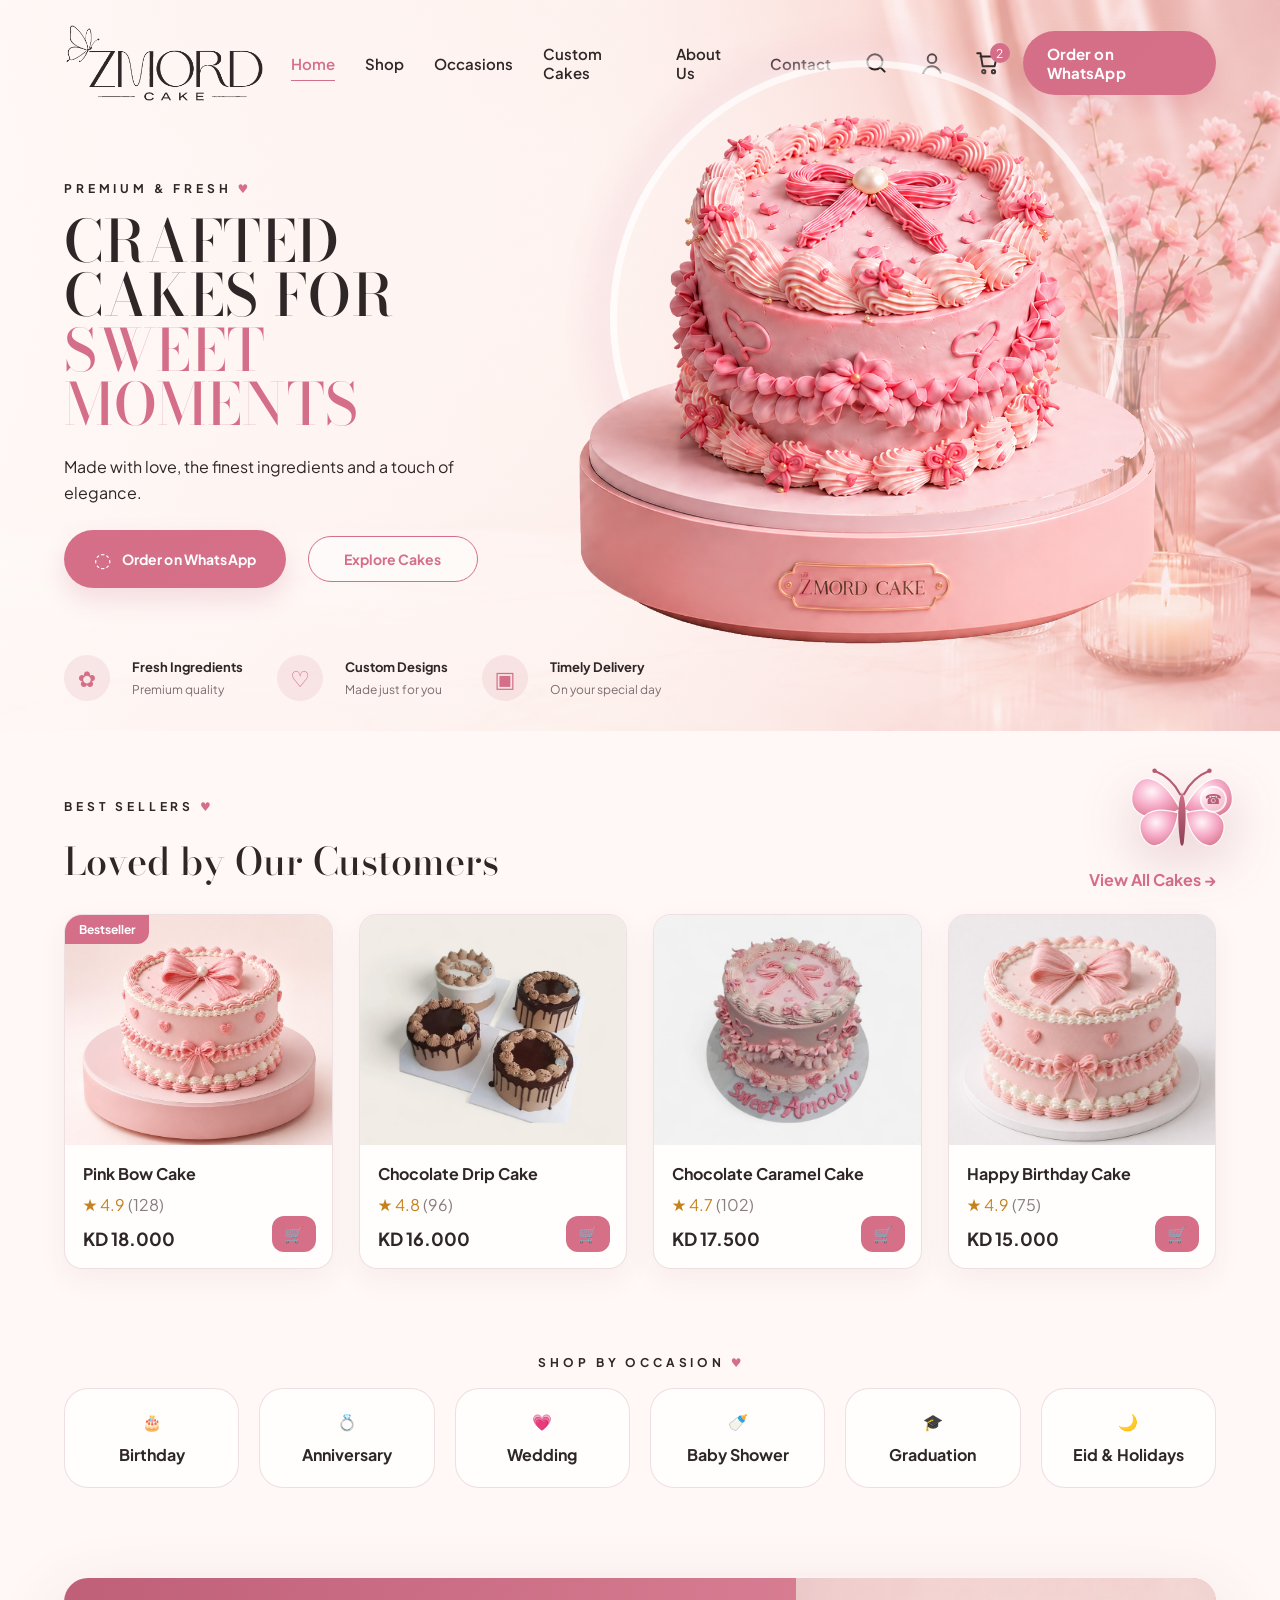
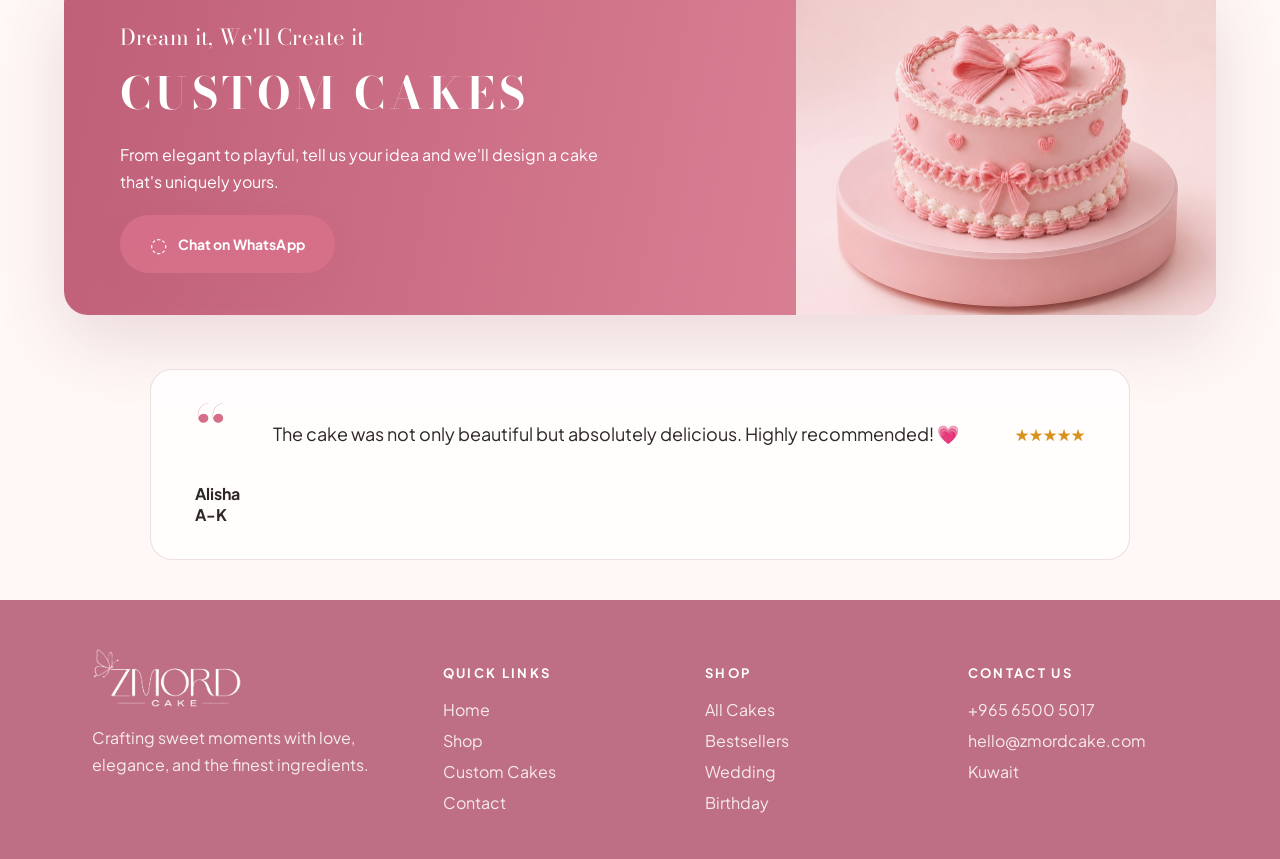
==== index.html @ 90955415 "Update index.html" ====
<!doctype html>
<html lang="en">
<head>
  <meta charset="UTF-8" />
  <meta name="viewport" content="width=device-width, initial-scale=1.0" />
  <meta name="color-scheme" content="light" />
  <meta name="supported-color-schemes" content="light" />
  <meta name="theme-color" content="#fff8f6" />
  <meta name="msapplication-navbutton-color" content="#fff8f6" />
  <meta name="apple-mobile-web-app-status-bar-style" content="default" />
  <meta name="description" content="ZMORD Cake — luxury cake boutique landing page with WhatsApp ordering." />
  <title>ZMORD Cake — Sweet Moments</title>
  <link rel="preconnect" href="https://fonts.googleapis.com">
  <link rel="preconnect" href="https://fonts.gstatic.com" crossorigin>
  <link href="https://fonts.googleapis.com/css2?family=Bodoni+Moda:wght@400;500;600;700&family=Plus+Jakarta+Sans:wght@400;500;600;700&display=swap" rel="stylesheet">
  <script>
    document.documentElement.style.colorScheme = "only light";
    document.documentElement.dataset.theme = "light";
  </script>
  <link rel="stylesheet" href="styles.css" />
</head>
<body>
  <main class="page-shell">
    <section class="hero" id="home">
      <img class="hero-bg" src="assets/hero-bg.png" alt="" aria-hidden="true" />
      <div class="petals-layer" aria-hidden="true"></div>

      <header class="navbar">
        <a class="brand" href="index.html" aria-label="ZMORD Cake home">
          <img src="assets/logo-clean-dark.png" alt="ZMORD Cake" />
        </a>
        <nav class="nav-links" aria-label="Main navigation">
          <a class="active" href="index.html">Home</a>
          <a href="products.html">Shop</a>
          <a href="#occasions">Occasions</a>
          <a href="#custom">Custom Cakes</a>
          <a href="#about">About Us</a>
          <a href="#contact">Contact</a>
        </nav>
        <div class="nav-actions">
          <button class="icon-btn" aria-label="Search">
            <svg viewBox="0 0 24 24"><circle cx="11" cy="11" r="7"></circle><path d="m20 20-4.5-4.5"></path></svg>
          </button>
          <button class="icon-btn hide-sm" aria-label="Account">
            <svg viewBox="0 0 24 24"><circle cx="12" cy="8" r="4"></circle><path d="M4 21c1.8-4 4.5-6 8-6s6.2 2 8 6"></path></svg>
          </button>
          <button class="icon-btn cart" aria-label="Cart">
            <span>2</span>
            <svg viewBox="0 0 24 24"><path d="M6 6h15l-2 9H8L6 3H3"></path><circle cx="9" cy="20" r="1.5"></circle><circle cx="18" cy="20" r="1.5"></circle></svg>
          </button>
          <a class="whatsapp-nav" href="https://wa.me/96565005017" target="_blank" rel="noopener">Order on WhatsApp</a>
        </div>
        <button class="menu-btn" aria-label="Open menu">☰</button>
      </header>

      <div class="hero-content">
        <div class="hero-copy">
          <p class="eyebrow">PREMIUM &amp; FRESH <span>♥</span></p>
          <h1>Crafted Cakes for <span>Sweet Moments</span></h1>
          <p class="subtext">Made with love, the finest ingredients and a touch of elegance.</p>
          <div class="hero-buttons">
            <a class="btn primary" href="https://wa.me/96565005017" target="_blank" rel="noopener">Order on WhatsApp</a>
            <a class="btn ghost" href="#shop-preview">Explore Cakes</a>
          </div>
        </div>

        <div class="hero-stage" aria-hidden="true">
          <div class="light-ring"></div>
          <img class="cake-img" src="assets/hero-cake.png" alt="Pink luxury cake on pedestal" />
        </div>
      </div>

      <div class="trust-row">
        <article><span>✿</span><strong>Fresh Ingredients</strong><small>Premium quality</small></article>
        <article><span>♡</span><strong>Custom Designs</strong><small>Made just for you</small></article>
        <article><span>▣</span><strong>Timely Delivery</strong><small>On your special day</small></article>
      </div>
    </section>

    <section class="section products" id="shop-preview">
      <div class="section-head">
        <div>
          <p class="eyebrow">BEST SELLERS <span>♥</span></p>
          <h2>Loved by Our Customers</h2>
        </div>
        <a class="text-link" href="products.html">View All Cakes →</a>
      </div>

      <div class="product-grid">
        <article class="product-card bestseller">
          <img src="assets/product-base.jpg" alt="Pink Bow Cake">
          <div class="product-info"><h3>Pink Bow Cake</h3><p>★ 4.9 <span>(128)</span></p><strong>KD 18.000</strong><button>🛒</button></div>
        </article>
        <article class="product-card">
          <img src="assets/product-chocolate.jpg" alt="Chocolate drip cake">
          <div class="product-info"><h3>Chocolate Drip Cake</h3><p>★ 4.8 <span>(96)</span></p><strong>KD 16.000</strong><button>🛒</button></div>
        </article>
        <article class="product-card">
          <img src="assets/product-chocolate-set.jpg" alt="Chocolate caramel cake">
          <div class="product-info"><h3>Chocolate Caramel Cake</h3><p>★ 4.7 <span>(102)</span></p><strong>KD 17.500</strong><button>🛒</button></div>
        </article>
        <article class="product-card">
          <img src="assets/product-bow.jpg" alt="Happy birthday cake">
          <div class="product-info"><h3>Happy Birthday Cake</h3><p>★ 4.9 <span>(75)</span></p><strong>KD 15.000</strong><button>🛒</button></div>
        </article>
      </div>
    </section>

    <section class="section occasion-section" id="occasions">
      <p class="eyebrow center">SHOP BY OCCASION <span>♥</span></p>
      <div class="occasion-grid">
        <a href="products.html#birthday">🎂<span>Birthday</span></a>
        <a href="products.html#anniversary">💍<span>Anniversary</span></a>
        <a href="products.html#wedding">💗<span>Wedding</span></a>
        <a href="products.html#baby">🍼<span>Baby Shower</span></a>
        <a href="products.html#graduation">🎓<span>Graduation</span></a>
        <a href="products.html#eid">🌙<span>Eid &amp; Holidays</span></a>
      </div>
    </section>

    <section class="custom-banner" id="custom">
      <div>
        <p>Dream it, We'll Create it</p>
        <h2>Custom Cakes</h2>
        <span>From elegant to playful, tell us your idea and we'll design a cake that's uniquely yours.</span>
        <a class="btn primary" href="https://wa.me/96565005017" target="_blank" rel="noopener">Chat on WhatsApp</a>
      </div>
      <img src="assets/product-base.jpg" alt="Custom rose cake" />
    </section>

    <section class="section testimonial" id="about">
      <div class="quote">“</div>
      <p>The cake was not only beautiful but absolutely delicious. Highly recommended! 💗</p>
      <div class="rating">★★★★★</div>
      <strong>Alisha A-K</strong>
    </section>

    <footer class="footer" id="contact">
      <div class="footer-logo"><img src="assets/logo-clean-white.png" alt="ZMORD Cake"><p>Crafting sweet moments with love, elegance, and the finest ingredients.</p></div>
      <div><h4>Quick Links</h4><a href="index.html">Home</a><a href="products.html">Shop</a><a href="#custom">Custom Cakes</a><a href="#contact">Contact</a></div>
      <div><h4>Shop</h4><a href="products.html">All Cakes</a><a href="products.html#bestsellers">Bestsellers</a><a href="products.html#wedding">Wedding</a><a href="products.html#birthday">Birthday</a></div>
      <div><h4>Contact Us</h4><a href="tel:+96565005017">+965 6500 5017</a><a href="mailto:hello@zmordcake.com">hello@zmordcake.com</a><a href="#contact">Kuwait</a></div>
    </footer>
  </main>

  <a class="floating-butterfly-whatsapp" href="https://wa.me/96565005017" target="_blank" rel="noopener" aria-label="Order on WhatsApp" data-butterfly-link>
    <svg class="butterfly-svg" viewBox="0 0 120 100" aria-hidden="true">
      <defs>
        <radialGradient id="wingGradient" cx="42%" cy="34%" r="78%">
          <stop offset="0%" stop-color="#fff5f8" />
          <stop offset="46%" stop-color="#f7aeca" />
          <stop offset="100%" stop-color="#d56f89" />
        </radialGradient>
        <linearGradient id="bodyGradient" x1="0" x2="0" y1="0" y2="1">
          <stop offset="0%" stop-color="#cf7088" />
          <stop offset="100%" stop-color="#8e3f56" />
        </linearGradient>
      </defs>
      <g>
        <path d="M58 34 C51 20, 42 14, 32 10" fill="none" stroke="#b65a73" stroke-width="2.2" stroke-linecap="round" />
        <path d="M62 34 C69 20, 78 14, 88 10" fill="none" stroke="#b65a73" stroke-width="2.2" stroke-linecap="round" />
        <circle cx="32" cy="10" r="2.3" fill="#b65a73" />
        <circle cx="88" cy="10" r="2.3" fill="#b65a73" />
        <g>
          <path d="M58 49 C38 11, 14 10, 9 34 C5 56, 31 66, 58 49Z" fill="url(#wingGradient)" stroke="rgba(255,255,255,.92)" stroke-width="1.2" />
          <path d="M56 53 C26 44, 10 59, 20 78 C31 97, 52 82, 56 53Z" fill="url(#wingGradient)" stroke="rgba(255,255,255,.92)" stroke-width="1.2" />
        </g>
        <g>
          <path d="M62 49 C82 11, 106 10, 111 34 C115 56, 89 66, 62 49Z" fill="url(#wingGradient)" stroke="rgba(255,255,255,.92)" stroke-width="1.2" />
          <path d="M64 53 C94 44, 110 59, 100 78 C89 97, 68 82, 64 53Z" fill="url(#wingGradient)" stroke="rgba(255,255,255,.92)" stroke-width="1.2" />
          <circle cx="92" cy="39" r="12.8" fill="rgba(255,255,255,.42)" stroke="rgba(255,255,255,.78)" stroke-width="2" />
          <text x="92" y="44" text-anchor="middle" font-size="14" fill="#b85f76" font-weight="700">☎</text>
        </g>
        <path d="M60 32 C56 41, 55 55, 58 82 C58.5 88, 61.5 88, 62 82 C65 55, 64 41, 60 32Z" fill="url(#bodyGradient)" />
      </g>
    </svg>
  </a>
  <script src="script.js"></script>
</body>
</html>
---- styles.css ----
:root{
  color-scheme: only light;
--rose:#d56f89;
  --rose-dark:#9f4863;
  --rose-soft:#f5d9df;
  --cream:#fff8f6;
  --ivory:#fffdfb;
  --text:#2f2727;
  --muted:#7d6c6f;
  --line:rgba(154,82,101,.18);
  --shadow:0 24px 70px rgba(132,58,78,.16);
}
*{box-sizing:border-box}
html{scroll-behavior:smooth;color-scheme:only light;background:#fff8f6!important}
body{
  margin:0;
  background:var(--cream);
  font-family:"Plus Jakarta Sans",system-ui,-apple-system,Segoe UI,sans-serif;
  color:var(--text);
  color-scheme:light;
  -webkit-text-size-adjust:100%;
}
a{text-decoration:none;color:inherit}
button{font:inherit}
img{max-width:100%;display:block}
.page-shell{width:100%;max-width:none;margin:0;background:var(--cream);min-height:100vh;overflow:hidden;box-shadow:none}
.hero{position:relative;min-height:760px;overflow:hidden;padding:28px clamp(32px,5vw,92px) 42px;background:linear-gradient(90deg,#fff9f7 0%,#fff6f4 48%,#f7cdd3 100%)}
.hero-bg{position:absolute;inset:0;width:100%;height:100%;object-fit:cover;object-position:center;opacity:.86;z-index:0}
.hero::after{content:"";position:absolute;inset:0;background:linear-gradient(90deg,rgba(255,250,248,.93),rgba(255,248,246,.66) 46%,rgba(246,204,211,.30));z-index:1}
.navbar,.hero-content,.trust-row{position:relative;z-index:4}
.navbar{height:96px;display:flex;align-items:center;gap:34px}
.brand{width:240px;display:block;position:relative;z-index:5}
.brand img{width:100%;height:auto;background:transparent}
.nav-links{display:flex;align-items:center;gap:34px;margin-inline:auto;font-weight:600;color:#342d2d}
.nav-links a{position:relative;padding:12px 0}
.nav-links a.active,.nav-links a:hover{color:var(--rose)}
.nav-links a.active::after{content:"";position:absolute;left:0;right:0;bottom:4px;height:1px;background:var(--rose)}
.nav-actions{display:flex;align-items:center;gap:22px}
.icon-btn{width:40px;height:40px;border:0;background:transparent;position:relative;display:grid;place-items:center;cursor:pointer}
.icon-btn svg{width:30px;height:30px;fill:none;stroke:#282322;stroke-width:1.8;stroke-linecap:round;stroke-linejoin:round}
.cart span{position:absolute;right:-3px;top:0;width:20px;height:20px;background:var(--rose);color:white;border-radius:50%;font-size:12px;display:grid;place-items:center}
.whatsapp-nav,.btn.primary{background:linear-gradient(135deg,var(--rose),#d66f88);color:white;border:0;border-radius:999px;padding:16px 30px;font-weight:700;letter-spacing:.01em;box-shadow:0 12px 25px rgba(201,95,123,.18)}
.menu-btn{display:none;border:0;background:transparent;font-size:26px;color:var(--text)}
.hero-content{display:grid;grid-template-columns:minmax(420px,40%) 1fr;align-items:center;min-height:500px;gap:20px}
.hero-copy{padding-top:28px;position:relative;z-index:4;max-width:620px}
.eyebrow{font-size:14px;letter-spacing:.32em;font-weight:700;color:#2b2526;margin:0 0 24px;text-transform:uppercase}
.eyebrow span{color:var(--rose);letter-spacing:0}
.hero h1{font-family:"Bodoni Moda",Georgia,serif;font-size:clamp(54px,5.2vw,88px);line-height:.92;font-weight:500;text-transform:uppercase;letter-spacing:.01em;margin:0;color:#302829;max-width:610px}
.hero h1 span{display:block;color:var(--rose)}
.subtext{font-size:18px;line-height:1.65;color:#44393b;max-width:490px;margin:26px 0 28px}
.hero-buttons{display:flex;gap:22px;align-items:center;flex-wrap:wrap}
.btn{display:inline-flex;align-items:center;justify-content:center;gap:10px;border-radius:999px;padding:16px 32px;font-weight:700;min-width:190px}
.btn.primary::before{content:"◌";font-size:20px}
.btn.ghost{border:1px solid var(--rose);color:var(--rose);background:rgba(255,255,255,.5)}
.btn.small{padding:13px 24px;min-width:0;font-size:14px}
.hero-stage{position:relative;min-height:520px;display:grid;place-items:center;z-index:4}
.cake-img{position:relative;width:min(760px,92%);filter:drop-shadow(0 32px 36px rgba(141,57,80,.22));z-index:2;animation:floatCake 6s ease-in-out infinite}
.light-ring{position:absolute;width:min(600px,60vw);aspect-ratio:1;border:9px solid rgba(255,255,255,.86);border-radius:50%;box-shadow:0 0 30px rgba(255,255,255,.9),0 0 45px rgba(215,111,137,.45);transform:translateY(-12%);opacity:.82}
.trust-row{display:flex;gap:42px;margin-top:4px}
.trust-row article{display:grid;grid-template-columns:54px auto;column-gap:14px;align-items:center}
.trust-row span{grid-row:1/3;width:54px;height:54px;border-radius:50%;display:grid;place-items:center;background:rgba(201,95,123,.11);color:var(--rose);font-size:26px}
.trust-row strong{font-size:14px}
.trust-row small{color:var(--muted)}
.petals-layer{position:absolute;left:0;right:0;top:116px;bottom:0;z-index:2;pointer-events:none;overflow:hidden}
.petal{position:absolute;top:-90px;background-size:contain;background-repeat:no-repeat;background-position:center;opacity:.72;filter:drop-shadow(0 8px 10px rgba(177,79,99,.08));animation:petalFall linear infinite}
.petal.blur{filter:blur(1px);opacity:.42}
.petal.front{opacity:.45;filter:blur(.7px)}
.section{padding:68px clamp(32px,5vw,92px)}
.section-head{display:flex;justify-content:space-between;align-items:end;margin-bottom:24px;gap:20px}
.section h2{font-family:"Bodoni Moda",Georgia,serif;font-size:38px;margin:0;color:#3c3032;font-weight:500}
.text-link{font-weight:700;color:var(--rose)}
.product-grid{display:grid;grid-template-columns:repeat(4,minmax(0,1fr));gap:26px}
.all-grid{grid-template-columns:repeat(4,1fr)}
.product-card{position:relative;background:rgba(255,255,255,.78);border:1px solid var(--line);border-radius:18px;overflow:hidden;box-shadow:0 10px 30px rgba(116,52,68,.06);transition:.35s}
.product-card:hover{transform:translateY(-6px);box-shadow:var(--shadow)}
.product-card.bestseller::before{content:"Bestseller";position:absolute;top:0;left:0;background:var(--rose);color:white;padding:7px 14px;border-radius:0 0 12px 0;font-size:12px;font-weight:700;z-index:2}
.product-card img{width:100%;height:230px;object-fit:cover;background:#fff}
.product-info{position:relative;padding:18px}
.product-info h3{margin:0 0 10px;font-size:16px}
.product-info p{margin:0 0 12px;color:#c5821c}
.product-info p span{color:#8b7d7f}
.product-info strong{font-size:18px}
.product-info button{position:absolute;right:16px;bottom:16px;width:44px;height:36px;border:0;border-radius:12px;background:var(--rose);color:white;cursor:pointer}
.center{text-align:center}
.occasion-section{padding-top:18px}
.occasion-grid{display:grid;grid-template-columns:repeat(6,1fr);gap:20px}
.occasion-grid a{display:flex;flex-direction:column;align-items:center;gap:12px;padding:22px 14px;background:rgba(255,255,255,.58);border:1px solid var(--line);border-radius:24px;color:#493d3f;font-weight:700}
.occasion-grid a:first-letter{font-size:30px}
.custom-banner{margin:22px clamp(32px,5vw,92px) 54px;border-radius:24px;min-height:210px;display:grid;grid-template-columns:1fr 420px;align-items:center;overflow:hidden;background:linear-gradient(100deg,#bf5f78,#e68fa2);color:white;box-shadow:var(--shadow)}
.custom-banner>div{padding:42px 56px}
.custom-banner p{margin:0 0 5px;font-family:"Bodoni Moda",serif;font-size:22px}
.custom-banner h2{margin:0 0 14px;text-transform:uppercase;font-family:"Bodoni Moda",serif;font-size:44px;letter-spacing:.1em}
.custom-banner span{display:block;max-width:500px;line-height:1.7;margin-bottom:20px}
.custom-banner img{width:100%;height:100%;object-fit:cover;mix-blend-mode:screen;opacity:.86}
.instagram-strip{padding-top:15px}
.insta-row{display:flex;gap:16px;overflow:auto;padding-bottom:10px}
.insta-row img{width:150px;height:100px;object-fit:cover;border-radius:14px;box-shadow:0 12px 24px rgba(116,52,68,.10)}
.testimonial{max-width:980px;margin:0 auto 40px;padding:34px 44px;border:1px solid var(--line);border-radius:22px;background:rgba(255,255,255,.62);display:grid;grid-template-columns:60px 1fr auto;gap:18px;align-items:center}
.quote{font-family:"Bodoni Moda",serif;font-size:76px;color:var(--rose);line-height:.8}
.testimonial p{margin:0;font-size:18px;line-height:1.6}
.rating{color:#d8911d}
.footer{display:grid;grid-template-columns:1.4fr repeat(3,1fr);gap:42px;background:#bf6f83;color:white;padding:48px 92px 36px}
.footer img{width:150px}
.footer p{max-width:280px;line-height:1.7;color:rgba(255,255,255,.84)}
.footer h4{letter-spacing:.18em;text-transform:uppercase;font-size:13px}
.footer a{display:block;color:rgba(255,255,255,.86);margin:10px 0}




/* Butterfly WhatsApp floating button + leader transition */
.floating-butterfly-whatsapp{
  position:fixed;
  right:34px;
  bottom:34px;
  width:128px;
  height:112px;
  z-index:30;
  display:grid;
  place-items:center;
  text-decoration:none;
  isolation:isolate;
  cursor:pointer;
  filter:drop-shadow(0 18px 26px rgba(156,61,86,.22));
}

.butterfly-svg{
  width:118px;
  height:98px;
  overflow:visible;
}

.butterfly-core{
  transform-origin:60px 54px;
  animation:floatButterfly 4s ease-in-out infinite;
}

.wing-left{
  transform-origin:58px 52px;
  animation:flapLeft .82s ease-in-out infinite;
}

.wing-right{
  transform-origin:62px 52px;
  animation:flapRight .82s ease-in-out infinite;
}

.wing-shape{
  fill:url(#wingGradient);
  stroke:rgba(255,255,255,.92);
  stroke-width:1.2;
}

.wing-lines{
  fill:none;
  stroke:rgba(181,81,108,.22);
  stroke-width:1.2;
  stroke-linecap:round;
}

.body{
  fill:url(#bodyGradient);
}

.body-highlight{
  fill:rgba(255,255,255,.35);
}

.antenna{
  fill:none;
  stroke:#b65a73;
  stroke-width:2.2;
  stroke-linecap:round;
  opacity:.9;
}

.antenna-dot{
  fill:#b65a73;
}

.whatsapp-wing-badge{
  transform-origin:93px 40px;
  animation:badgePulse 3.2s ease-in-out infinite;
  opacity:.96;
}

.whatsapp-badge-bg{
  fill:rgba(255,255,255,.42);
  stroke:rgba(255,255,255,.78);
  stroke-width:2;
}

.whatsapp-mark{
  fill:#b85f76;
}

.floating-butterfly-whatsapp:hover .wing-left,
.floating-butterfly-whatsapp:hover .wing-right{
  animation-duration:.48s;
}

.floating-butterfly-whatsapp:hover .butterfly-core{
  animation-duration:2.4s;
}

.butterfly-transition{
  position:fixed;
  inset:0;
  z-index:9999;
  pointer-events:none;
  overflow:hidden;
  background:rgba(255,248,246,0);
  opacity:0;
  transition:background .45s ease, opacity .2s ease;
}

.butterfly-transition.active{
  opacity:1;
  background:rgba(255,248,246,.18);
  backdrop-filter:blur(1.5px);
}

.leader-butterfly{
  position:fixed;
  left:var(--leader-x);
  top:var(--leader-y);
  width:118px;
  height:98px;
  z-index:10000;
  transform:translate(-50%,-50%) rotate(-3deg) scale(1);
  animation:leaderFlyOut 1.65s cubic-bezier(.18,.78,.2,1) forwards;
  filter:drop-shadow(0 18px 26px rgba(156,61,86,.22));
  pointer-events:none;
}

.leader-butterfly svg,
.swarm-butterfly svg{
  width:100%;
  height:100%;
  overflow:visible;
}

.swarm-butterfly{
  position:absolute;
  width:var(--size);
  height:var(--size);
  left:var(--start-x);
  top:var(--start-y);
  transform:translate(-50%,-50%) scale(.35) rotate(var(--start-r));
  opacity:0;
  animation:followLeaderFly 1.65s cubic-bezier(.16,.84,.22,1) forwards;
  animation-delay:var(--delay);
  filter:drop-shadow(0 12px 18px rgba(156,61,86,.2));
}

.leader-butterfly .mini-left{transform-origin:50% 55%;animation:miniFlapLeft .28s ease-in-out infinite}
.leader-butterfly .mini-right{transform-origin:50% 55%;animation:miniFlapRight .28s ease-in-out infinite}
.swarm-butterfly .mini-left{transform-origin:50% 55%;animation:miniFlapLeft .38s ease-in-out infinite}
.swarm-butterfly .mini-right{transform-origin:50% 55%;animation:miniFlapRight .38s ease-in-out infinite}

.transition-center-glow{
  position:fixed;
  left:var(--click-x);
  top:var(--click-y);
  width:34px;
  height:34px;
  border-radius:999px;
  background:radial-gradient(circle, rgba(255,255,255,.95), rgba(245,174,198,.75), transparent 72%);
  transform:translate(-50%,-50%) scale(0);
  animation:centerGlow 1.15s ease-out forwards;
}

@keyframes floatButterfly{
  0%,100%{transform:translateY(0) rotate(-3deg)}
  50%{transform:translateY(-10px) rotate(4deg)}
}

@keyframes flapLeft{
  0%,100%{transform:rotateY(0deg) rotate(-2deg)}
  50%{transform:rotateY(48deg) rotate(-12deg) scaleX(.78)}
}

@keyframes flapRight{
  0%,100%{transform:rotateY(0deg) rotate(2deg)}
  50%{transform:rotateY(-48deg) rotate(12deg) scaleX(.78)}
}

@keyframes badgePulse{
  0%,100%{transform:scale(1)}
  50%{transform:scale(1.08)}
}

@keyframes leaderFlyOut{
  0%{opacity:1;transform:translate(-50%,-50%) rotate(-3deg) scale(1)}
  28%{opacity:1;transform:translate(calc(var(--leader-mid-x) - var(--leader-x)), calc(var(--leader-mid-y) - var(--leader-y))) rotate(-18deg) scale(1.06)}
  100%{opacity:0;transform:translate(calc(var(--leader-end-x) - var(--leader-x)), calc(var(--leader-end-y) - var(--leader-y))) rotate(-34deg) scale(.74)}
}

@keyframes followLeaderFly{
  0%{opacity:0;transform:translate(-50%,-50%) scale(.22) rotate(var(--start-r))}
  10%{opacity:.95}
  35%{opacity:.95;transform:translate(calc(var(--mid-x) - var(--start-x)), calc(var(--mid-y) - var(--start-y))) scale(.78) rotate(var(--mid-r))}
  100%{opacity:0;transform:translate(calc(var(--end-x) - var(--start-x)), calc(var(--end-y) - var(--start-y))) scale(.56) rotate(var(--end-r))}
}

@keyframes centerGlow{
  0%{opacity:0;transform:translate(-50%,-50%) scale(0)}
  35%{opacity:.85}
  100%{opacity:0;transform:translate(-50%,-50%) scale(12)}
}

@keyframes miniFlapLeft{
  0%,100%{transform:rotateY(0deg) rotate(-4deg)}
  50%{transform:rotateY(58deg) rotate(-18deg) scaleX(.72)}
}

@keyframes miniFlapRight{
  0%,100%{transform:rotateY(0deg) rotate(4deg)}
  50%{transform:rotateY(-58deg) rotate(18deg) scaleX(.72)}
}

@media(max-width:720px){
  .floating-butterfly-whatsapp{
    right:16px;
    bottom:16px;
    width:104px;
    height:92px;
  }

  .butterfly-svg{
    width:98px;
    height:82px;
  }
}

/* products page */
.products-page-shell{background:linear-gradient(180deg,#fff8f6 0%,#fffdfb 100%)}
.inner-navbar{padding:24px 52px;background:rgba(255,248,246,.9);backdrop-filter:blur(10px);position:sticky;top:0;z-index:15;height:auto;border-bottom:1px solid rgba(213,111,137,.12)}
.products-hero{display:flex;align-items:end;justify-content:space-between;gap:30px;padding:56px 92px 28px;background:linear-gradient(180deg,rgba(255,245,246,.94),rgba(255,252,251,.92))}
.products-hero h1{font-family:"Bodoni Moda",serif;font-size:56px;margin:0 0 12px;color:#31292a}
.products-hero p:last-child{max-width:640px;color:#5a4b4f;line-height:1.7;margin:0}
.filters-bar{padding-top:14px;padding-bottom:6px}
.filter-chip-row{display:flex;gap:12px;flex-wrap:wrap}
.filter-chip{padding:12px 18px;border-radius:999px;border:1px solid var(--line);background:white;color:#6f5960;font-weight:600}
.filter-chip.active,.filter-chip:hover{background:var(--rose);border-color:var(--rose);color:white}
.full-products{padding-top:24px;padding-bottom:80px}

@keyframes floatCake{0%,100%{transform:translateY(0)}50%{transform:translateY(-12px)}}
@keyframes petalFall{
  0%{transform:translate3d(0,-10vh,0) rotate(0deg);opacity:0}
  10%{opacity:var(--op,.72)}
  40%{transform:translate3d(var(--drift1,40px),38vh,0) rotate(130deg)}
  70%{transform:translate3d(var(--drift2,-30px),72vh,0) rotate(240deg)}
  100%{transform:translate3d(var(--drift3,25px),112vh,0) rotate(360deg);opacity:0}
}

@media(max-width:1300px){
  .hero-content{grid-template-columns:minmax(360px,43%) 1fr}
  .hero h1{font-size:clamp(52px,5.2vw,86px)}
  .all-grid{grid-template-columns:repeat(3,1fr)}
}
@media(max-width:1180px){
  .hero,.inner-navbar{padding-inline:32px}
  .nav-links{display:none}
  .menu-btn{display:block}
  .hero-content{grid-template-columns:1fr}
  .hero-copy{max-width:650px}
  .hero-stage{min-height:420px}
  .trust-row{flex-wrap:wrap}
  .product-grid{grid-template-columns:repeat(2,1fr)}
  .occasion-grid{grid-template-columns:repeat(3,1fr)}
  .custom-banner{grid-template-columns:1fr;margin-inline:32px}
  .custom-banner img{height:260px}
  .footer{grid-template-columns:1fr 1fr;padding-inline:32px}
  .section,.products-hero{padding-inline:32px}
  .products-hero{align-items:flex-start;flex-direction:column}
}
@media(max-width:720px){
  .hero{min-height:900px;padding:18px 18px 28px}
  .navbar{height:78px;gap:12px}
  .brand{width:170px;margin:auto 0}
  .nav-actions{gap:8px}
  .whatsapp-nav,.hide-sm{display:none}
  .icon-btn{width:34px}
  .hero-content{display:block}
  .hero-copy{padding-top:8px;max-width:none}
  .eyebrow{font-size:11px;margin-bottom:16px}
  .hero h1{font-size:46px;max-width:390px;line-height:.92}
  .subtext{font-size:16px;margin:20px 0}
  .hero-buttons{gap:12px}
  .btn{min-width:0;padding:13px 18px;font-size:14px}
  .hero-stage{min-height:340px;margin-top:12px}
  .cake-img{width:108%;margin-left:-8%}
  .light-ring{width:320px}
  .trust-row{display:grid;grid-template-columns:1fr 1fr;gap:14px;margin-top:18px}
  .trust-row article{grid-template-columns:42px auto}
  .trust-row span{width:42px;height:42px;font-size:20px}
  .petals-layer{top:84px}
  .section,.products-hero{padding:38px 18px}
  .section-head{align-items:start;flex-direction:column}
  .section h2,.products-hero h1{font-size:30px}
  .product-grid,.all-grid{grid-template-columns:repeat(2,1fr);gap:14px}
  .product-card img{height:150px}
  .product-info{padding:12px}
  .product-info h3{font-size:13px}
  .product-info strong{font-size:14px}
  .occasion-grid{grid-template-columns:repeat(3,1fr);gap:12px}
  .occasion-grid a{padding:16px 8px;font-size:12px}
  .custom-banner{margin:20px 18px;grid-template-columns:1fr}
  .custom-banner>div{padding:26px}
  .custom-banner h2{font-size:30px}
  .testimonial{margin:20px 18px;grid-template-columns:1fr;text-align:center}
  .footer{grid-template-columns:1fr;padding:34px 24px}
  
  .inner-navbar{padding:16px 18px}
}


/* Desktop 100% zoom fix: keep the hero elegant without oversized text/cake */
@media (min-width: 1200px){
  .hero{
    min-height: 690px;
    padding-top: 22px;
    padding-bottom: 30px;
  }
  .navbar{
    height: 82px;
    gap: 26px;
  }
  .brand{
    width: 205px;
  }
  .nav-links{
    gap: 30px;
    font-size: 15px;
  }
  .nav-actions{
    gap: 16px;
  }
  .whatsapp-nav{
    padding: 13px 24px;
    font-size: 15px;
  }
  .icon-btn svg{
    width: 26px;
    height: 26px;
  }
  .hero-content{
    grid-template-columns: minmax(390px, 38%) minmax(620px, 62%);
    min-height: 455px;
    gap: 18px;
  }
  .hero-copy{
    padding-top: 10px;
  }
  .eyebrow{
    font-size: 12px;
    margin-bottom: 18px;
  }
  .hero h1{
    font-size: clamp(58px, 4.15vw, 76px);
    line-height: .94;
    max-width: 560px;
  }
  .subtext{
    font-size: 16px;
    max-width: 455px;
    margin: 22px 0 24px;
  }
  .btn{
    padding: 13px 26px;
    min-width: 170px;
    font-size: 14px;
  }
  .hero-stage{
    min-height: 450px;
  }
  .cake-img{
    width: min(660px, 86%);
  }
  .light-ring{
    width: min(515px, 42vw);
    border-width: 7px;
  }
  .trust-row{
    margin-top: 0;
    gap: 34px;
  }
  .trust-row span{
    width: 46px;
    height: 46px;
    font-size: 22px;
  }
  .trust-row strong{
    font-size: 13px;
  }
  .trust-row small{
    font-size: 12px;
  }
}
@media (min-width: 1600px){
  .hero{
    min-height: 720px;
  }
  .brand{
    width: 220px;
  }
  .hero h1{
    font-size: clamp(64px, 4vw, 82px);
    max-width: 610px;
  }
  .cake-img{
    width: min(720px, 88%);
  }
  .light-ring{
    width: min(560px, 42vw);
  }
}
@media (min-width: 2000px){
  .hero{
    min-height: 760px;
  }
  .hero h1{
    font-size: 88px;
  }
  .cake-img{
    width: min(780px, 88%);
  }
}


/* ================================
   FINAL HARD LIGHT LOCK + MOBILE HERO CENTER — ZMORD
   Keep this block at the very end of styles.css
================================ */

/* Correct CSS syntax is "only light", not "light only" */
:root,
html,
body {
  color-scheme: only light !important;
}

html,
body,
.page-shell {
  background: #fff8f6 !important;
  color: #2f2727 !important;
}

/* Helps against forced colors and aggressive mobile darkening */
* {
  forced-color-adjust: none;
}

img,
svg,
video,
canvas,
.hero-bg,
.cake-img {
  filter: none !important;
  mix-blend-mode: normal !important;
}

input,
textarea,
select,
button {
  color-scheme: only light !important;
}

/* Hard redeclare main light palette */
.page-shell,
.products-page-shell {
  background: #fff8f6 !important;
  color: #2f2727 !important;
}

.hero {
  background: linear-gradient(90deg,#fff9f7 0%,#fff6f4 48%,#f7cdd3 100%) !important;
}

.hero::after {
  background: linear-gradient(
    90deg,
    rgba(255,250,248,.93),
    rgba(255,248,246,.66) 46%,
    rgba(246,204,211,.30)
  ) !important;
}

.products-page-shell {
  background: linear-gradient(180deg,#fff8f6 0%,#fffdfb 100%) !important;
}

.inner-navbar {
  background: rgba(255,248,246,.9) !important;
}

.product-card,
.occasion-grid a,
.testimonial {
  background: rgba(255,255,255,.78) !important;
  color: #2f2727 !important;
}

.product-info h3,
.product-info strong,
.section h2,
.products-hero h1,
.hero h1,
.subtext,
.eyebrow,
.nav-links a {
  color: #2f2727 !important;
}

.hero h1 span,
.nav-links a.active,
.nav-links a:hover,
.text-link {
  color: #d56f89 !important;
}

.whatsapp-nav,
.btn.primary,
.product-info button {
  background: linear-gradient(135deg,#d56f89,#d66f88) !important;
  color: #fff !important;
}

.btn.ghost {
  border-color: #d56f89 !important;
  color: #d56f89 !important;
  background: rgba(255,255,255,.5) !important;
}

.custom-banner {
  background: linear-gradient(100deg,#bf5f78,#e68fa2) !important;
  color: #fff !important;
}

.filter-chip {
  background: #fff !important;
  color: #6f5960 !important;
}

.filter-chip.active,
.filter-chip:hover {
  background: #d56f89 !important;
  border-color: #d56f89 !important;
  color: #fff !important;
}

.footer {
  background: #bf6f83 !important;
  color: #fff !important;
}

.footer a,
.footer p {
  color: rgba(255,255,255,.86) !important;
}

/* If the device/browser reports dark mode, still keep the website light */
@media (prefers-color-scheme: dark) {
  :root,
  html,
  body {
    color-scheme: only light !important;
    background: #fff8f6 !important;
    color: #2f2727 !important;
  }

  .page-shell,
  .products-page-shell {
    background: #fff8f6 !important;
    color: #2f2727 !important;
  }

  .hero {
    background: linear-gradient(90deg,#fff9f7 0%,#fff6f4 48%,#f7cdd3 100%) !important;
  }

  .hero::after {
    background: linear-gradient(
      90deg,
      rgba(255,250,248,.93),
      rgba(255,248,246,.66) 46%,
      rgba(246,204,211,.30)
    ) !important;
  }

  .hero-bg,
  .cake-img,
  img,
  svg {
    filter: none !important;
    mix-blend-mode: normal !important;
  }

  .product-card,
  .occasion-grid a,
  .testimonial {
    background: rgba(255,255,255,.78) !important;
    color: #2f2727 !important;
  }

  .custom-banner {
    background: linear-gradient(100deg,#bf5f78,#e68fa2) !important;
    color: #fff !important;
  }

  .footer {
    background: #bf6f83 !important;
    color: #fff !important;
  }
}

/* Mobile polish + center hero cake */
@media (max-width: 720px) {
  html,
  body {
    width: 100%;
    max-width: 100%;
    overflow-x: hidden;
    background: #fff8f6 !important;
    color: #2f2727 !important;
  }

  .page-shell {
    width: 100%;
    max-width: 100%;
    overflow: hidden;
    background: #fff8f6 !important;
  }

  .hero {
    min-height: auto !important;
    padding: 10px 14px 28px !important;
    background: linear-gradient(180deg,#fff9f7 0%,#fff6f4 54%,#f7cdd3 100%) !important;
  }

  .hero-bg {
    object-position: center center !important;
    opacity: .74 !important;
    filter: none !important;
    mix-blend-mode: normal !important;
  }

  .hero::after {
    background: linear-gradient(
      180deg,
      rgba(255,250,248,.95),
      rgba(255,248,246,.78) 45%,
      rgba(246,204,211,.30)
    ) !important;
  }

  .navbar {
    height: 64px !important;
    gap: 10px !important;
    align-items: center;
  }

  .brand {
    width: 128px !important;
    flex: 0 0 auto;
    margin: 0 !important;
  }

  .nav-links {
    display: none !important;
  }

  .nav-actions {
    margin-inline-start: auto;
    gap: 4px !important;
  }

  .whatsapp-nav,
  .hide-sm {
    display: none !important;
  }

  .icon-btn {
    width: 30px !important;
    height: 30px !important;
  }

  .icon-btn svg {
    width: 22px !important;
    height: 22px !important;
  }

  .cart span {
    width: 16px !important;
    height: 16px !important;
    font-size: 10px !important;
    right: -2px !important;
    top: 0 !important;
  }

  .menu-btn {
    display: block !important;
    font-size: 23px !important;
    padding: 0 2px !important;
  }

  .hero-content {
    display: block !important;
    min-height: 0 !important;
  }

  .hero-copy {
    padding-top: 14px !important;
    max-width: 330px !important;
    position: relative;
    z-index: 5;
  }

  .hero .eyebrow {
    font-size: 9px !important;
    letter-spacing: .26em !important;
    margin-bottom: 12px !important;
  }

  .hero h1 {
    font-size: clamp(34px, 11vw, 43px) !important;
    line-height: 1.02 !important;
    letter-spacing: .006em !important;
    max-width: 330px !important;
  }

  .subtext {
    max-width: 290px !important;
    font-size: 12.5px !important;
    line-height: 1.55 !important;
    margin: 14px 0 !important;
  }

  .hero-buttons {
    gap: 9px !important;
  }

  .btn {
    min-width: 0 !important;
    padding: 11px 16px !important;
    font-size: 11px !important;
  }

  .btn.primary::before {
    font-size: 14px !important;
  }

  .hero-stage {
    min-height: 285px !important;
    margin-top: 10px !important;
    display: flex !important;
    align-items: center !important;
    justify-content: center !important;
    text-align: center !important;
    width: 100% !important;
    overflow: visible !important;
  }

  .cake-img {
    width: min(108%, 430px) !important;
    max-width: 430px !important;
    margin-left: auto !important;
    margin-right: auto !important;
    transform: translateX(0) !important;
    object-position: center !important;
  }

  .light-ring {
    left: 50% !important;
    right: auto !important;
    width: 245px !important;
    border-width: 5px !important;
    transform: translate(-50%, -10%) !important;
  }

  .trust-row {
    display: grid !important;
    grid-template-columns: repeat(3, 1fr) !important;
    gap: 8px !important;
    margin-top: 8px !important;
  }

  .trust-row article {
    grid-template-columns: 28px 1fr !important;
    column-gap: 7px !important;
  }

  .trust-row span {
    width: 28px !important;
    height: 28px !important;
    font-size: 14px !important;
  }

  .trust-row strong {
    font-size: 9.5px !important;
    line-height: 1.2 !important;
  }

  .trust-row small {
    font-size: 8.5px !important;
    line-height: 1.2 !important;
  }

  .section,
  .products-hero {
    padding: 34px 14px !important;
  }

  .section-head {
    margin-bottom: 16px !important;
    gap: 8px !important;
    align-items: flex-start !important;
  }

  .section h2,
  .products-hero h1 {
    font-size: 24px !important;
    line-height: 1.15 !important;
  }

  .text-link {
    font-size: 11px !important;
  }

  .product-grid,
  .all-grid {
    grid-template-columns: repeat(2, minmax(0, 1fr)) !important;
    gap: 12px !important;
  }

  .product-card {
    border-radius: 14px !important;
    background: rgba(255,255,255,.78) !important;
  }

  .product-card img {
    height: 128px !important;
  }

  .product-info {
    padding: 10px !important;
    min-height: 116px !important;
  }

  .product-info h3 {
    font-size: 11px !important;
    line-height: 1.25 !important;
    min-height: 28px !important;
  }

  .product-info p {
    font-size: 10px !important;
    margin-bottom: 8px !important;
  }

  .product-info strong {
    font-size: 12px !important;
  }

  .product-info button {
    right: 9px !important;
    bottom: 9px !important;
    width: 30px !important;
    height: 26px !important;
    border-radius: 9px !important;
    font-size: 12px !important;
  }

  .occasion-grid {
    grid-template-columns: repeat(3, 1fr) !important;
    gap: 9px !important;
  }

  .occasion-grid a {
    min-height: 62px !important;
    padding: 12px 6px !important;
    border-radius: 16px !important;
    font-size: 10px !important;
    gap: 7px !important;
    background: rgba(255,255,255,.58) !important;
  }

  .custom-banner {
    margin: 8px 14px 34px !important;
    min-height: 0 !important;
    border-radius: 18px !important;
    grid-template-columns: 1fr !important;
    background: linear-gradient(100deg,#bf5f78,#e68fa2) !important;
  }

  .custom-banner > div {
    padding: 24px 20px !important;
  }

  .custom-banner p {
    font-size: 14px !important;
  }

  .custom-banner h2 {
    font-size: 24px !important;
    letter-spacing: .07em !important;
  }

  .custom-banner span {
    font-size: 11px !important;
    line-height: 1.55 !important;
  }

  .custom-banner img {
    height: 210px !important;
    opacity: .72 !important;
  }

  .instagram-strip {
    padding-top: 24px !important;
  }

  .insta-row {
    gap: 9px !important;
  }

  .insta-row img {
    width: 84px !important;
    height: 62px !important;
    border-radius: 10px !important;
  }

  .testimonial {
    margin: 14px 14px 28px !important;
    padding: 24px 18px !important;
    grid-template-columns: 1fr !important;
    text-align: center !important;
    gap: 10px !important;
    background: rgba(255,255,255,.62) !important;
  }

  .quote {
    font-size: 46px !important;
  }

  .testimonial p {
    font-size: 12px !important;
  }

  .footer {
    grid-template-columns: 1fr 1fr !important;
    gap: 22px 18px !important;
    padding: 30px 18px 74px !important;
    background: #bf6f83 !important;
  }

  .footer-logo {
    grid-column: 1 / -1 !important;
  }

  .footer img {
    width: 112px !important;
  }

  .footer p {
    font-size: 11px !important;
    line-height: 1.55 !important;
    max-width: 230px !important;
  }

  .footer h4 {
    font-size: 10px !important;
    letter-spacing: .16em !important;
    margin: 0 0 12px !important;
  }

  .footer a {
    font-size: 10.5px !important;
    margin: 8px 0 !important;
  }

  .floating-butterfly-whatsapp {
    right: 8px !important;
    bottom: 10px !important;
    width: 70px !important;
    height: 62px !important;
    z-index: 35 !important;
  }

  .butterfly-svg {
    width: 66px !important;
    height: 55px !important;
  }

  .leader-butterfly {
    width: 78px !important;
    height: 65px !important;
  }

  .products-hero {
    gap: 16px !important;
  }

  .products-hero h1 {
    font-size: 30px !important;
    line-height: 1.08 !important;
  }

  .products-hero p:last-child {
    font-size: 12px !important;
    line-height: 1.55 !important;
  }

  .filters-bar {
    padding: 12px 14px 2px !important;
  }

  .filter-chip-row {
    gap: 8px !important;
  }

  .filter-chip {
    padding: 9px 13px !important;
    font-size: 11px !important;
    background: white !important;
  }

  .filter-chip.active,
  .filter-chip:hover {
    background: #d56f89 !important;
    color: white !important;
  }

  .full-products {
    padding-top: 22px !important;
    padding-bottom: 42px !important;
  }

  .inner-navbar {
    padding: 12px 14px !important;
    background: rgba(255,248,246,.9) !important;
  }
}

@media (max-width: 380px) {
  .hero h1 {
    font-size: 34px !important;
  }

  .product-card img {
    height: 118px !important;
  }

  .product-info {
    min-height: 112px !important;
  }

  .cake-img {
    width: min(112%, 390px) !important;
  }
}
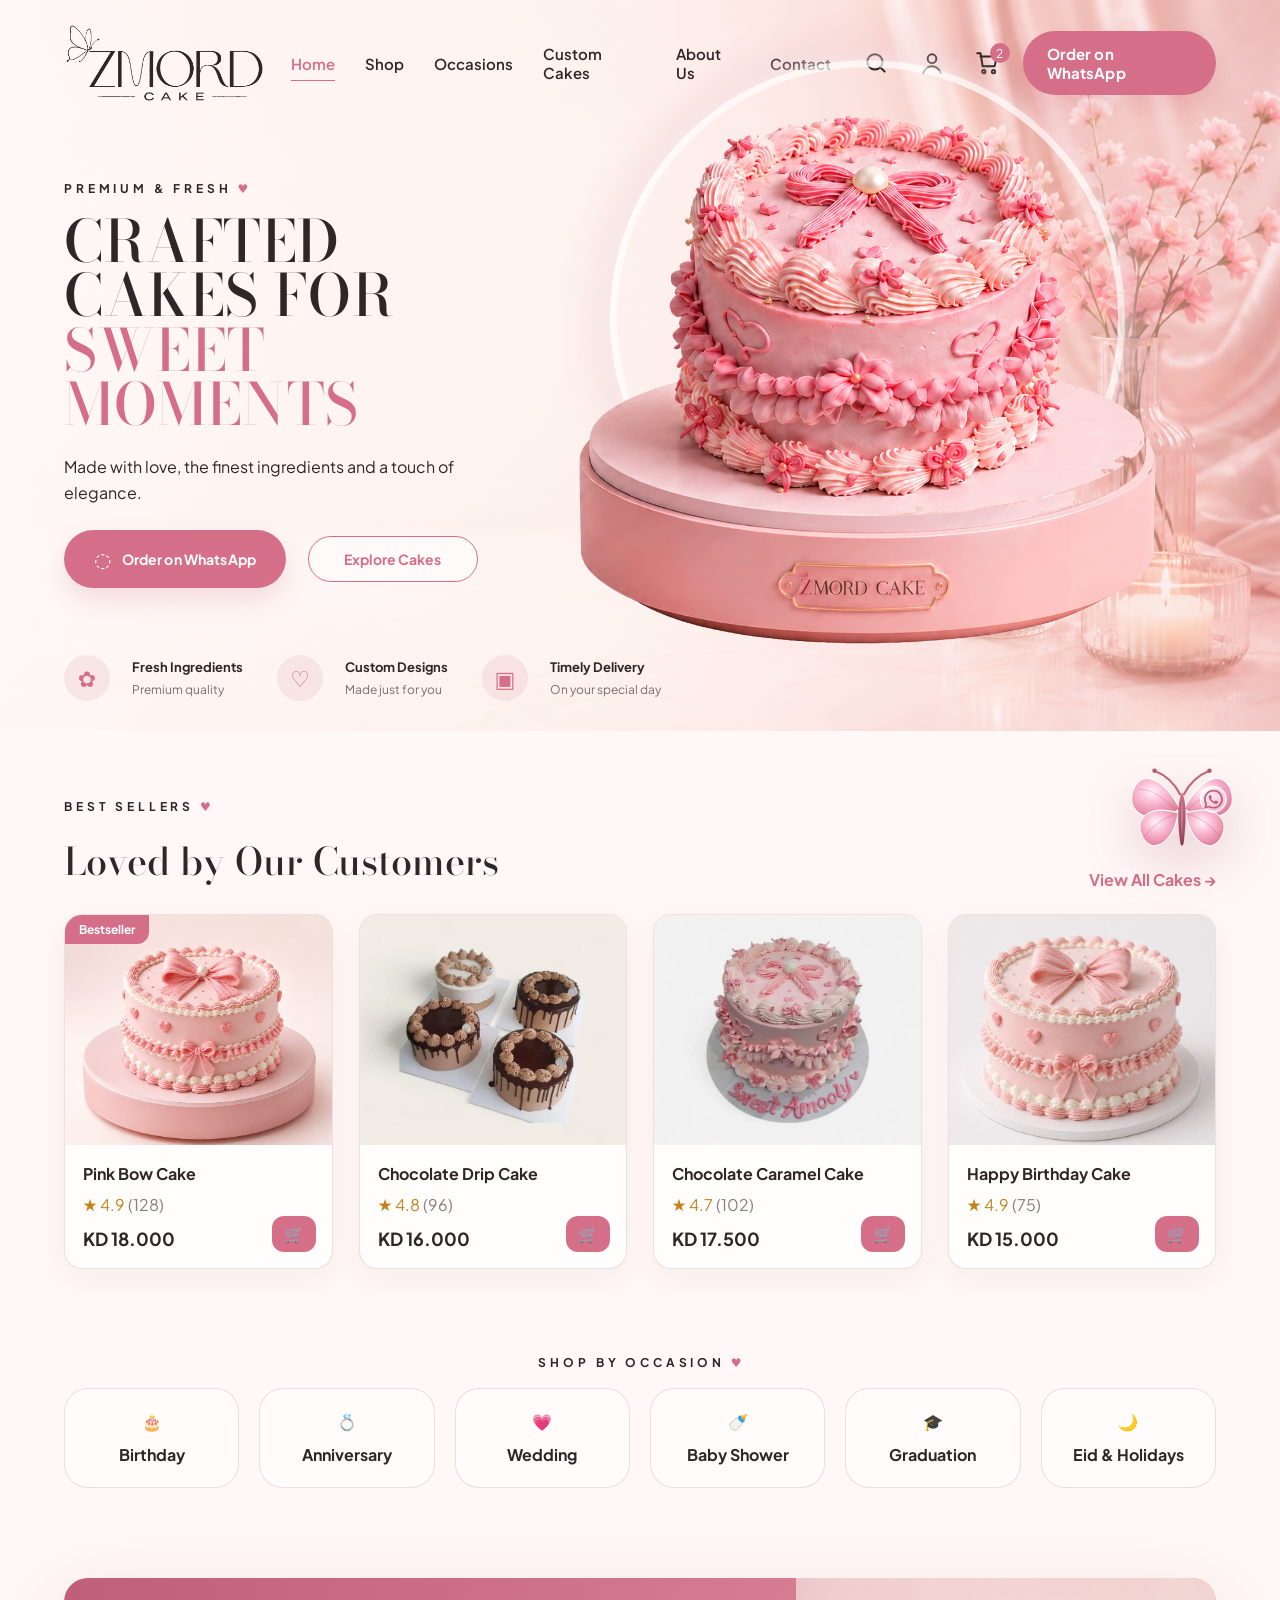
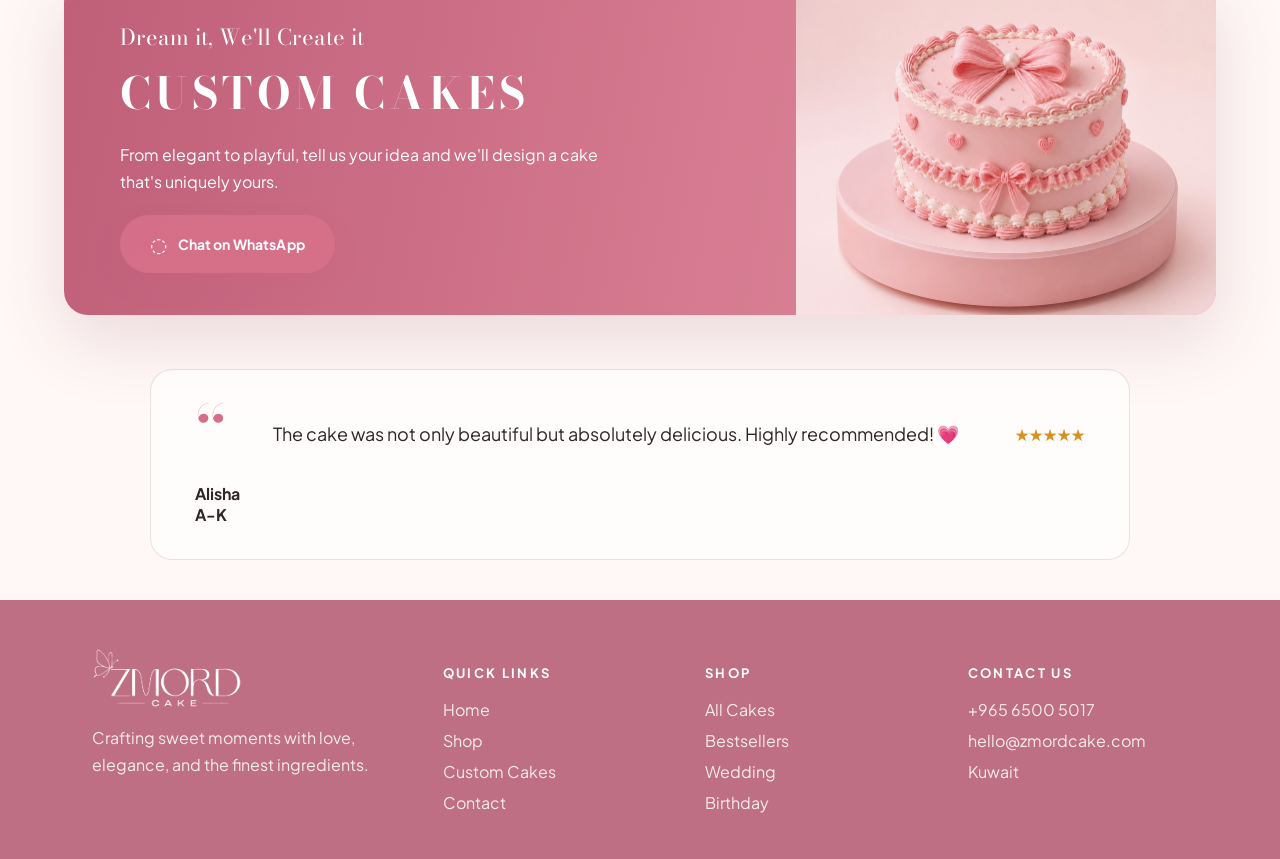
==== commit 1aed22c6: "Add files via upload" ====
--- a/index.html
+++ b/index.html
@@ -3,9 +3,10 @@
 <head>
   <meta charset="UTF-8" />
   <meta name="viewport" content="width=device-width, initial-scale=1.0" />
-  <meta name="color-scheme" content="light" />
-  <meta name="supported-color-schemes" content="light" />
+  <meta name="color-scheme" content="light dark" />
+  <meta name="supported-color-schemes" content="light dark" />
   <meta name="theme-color" content="#fff8f6" />
+  <meta name="theme-color" media="(prefers-color-scheme: dark)" content="#fff8f6" />
   <meta name="msapplication-navbutton-color" content="#fff8f6" />
   <meta name="apple-mobile-web-app-status-bar-style" content="default" />
   <meta name="description" content="ZMORD Cake — luxury cake boutique landing page with WhatsApp ordering." />
@@ -13,11 +14,7 @@
   <link rel="preconnect" href="https://fonts.googleapis.com">
   <link rel="preconnect" href="https://fonts.gstatic.com" crossorigin>
   <link href="https://fonts.googleapis.com/css2?family=Bodoni+Moda:wght@400;500;600;700&family=Plus+Jakarta+Sans:wght@400;500;600;700&display=swap" rel="stylesheet">
-  <script>
-    document.documentElement.style.colorScheme = "only light";
-    document.documentElement.dataset.theme = "light";
-  </script>
-  <link rel="stylesheet" href="styles.css" />
+<link rel="stylesheet" href="styles.css" />
 </head>
 <body>
   <main class="page-shell">
@@ -144,37 +141,49 @@
   </main>
 
   <a class="floating-butterfly-whatsapp" href="https://wa.me/96565005017" target="_blank" rel="noopener" aria-label="Order on WhatsApp" data-butterfly-link>
-    <svg class="butterfly-svg" viewBox="0 0 120 100" aria-hidden="true">
-      <defs>
-        <radialGradient id="wingGradient" cx="42%" cy="34%" r="78%">
-          <stop offset="0%" stop-color="#fff5f8" />
-          <stop offset="46%" stop-color="#f7aeca" />
-          <stop offset="100%" stop-color="#d56f89" />
-        </radialGradient>
-        <linearGradient id="bodyGradient" x1="0" x2="0" y1="0" y2="1">
-          <stop offset="0%" stop-color="#cf7088" />
-          <stop offset="100%" stop-color="#8e3f56" />
-        </linearGradient>
-      </defs>
-      <g>
-        <path d="M58 34 C51 20, 42 14, 32 10" fill="none" stroke="#b65a73" stroke-width="2.2" stroke-linecap="round" />
-        <path d="M62 34 C69 20, 78 14, 88 10" fill="none" stroke="#b65a73" stroke-width="2.2" stroke-linecap="round" />
-        <circle cx="32" cy="10" r="2.3" fill="#b65a73" />
-        <circle cx="88" cy="10" r="2.3" fill="#b65a73" />
-        <g>
-          <path d="M58 49 C38 11, 14 10, 9 34 C5 56, 31 66, 58 49Z" fill="url(#wingGradient)" stroke="rgba(255,255,255,.92)" stroke-width="1.2" />
-          <path d="M56 53 C26 44, 10 59, 20 78 C31 97, 52 82, 56 53Z" fill="url(#wingGradient)" stroke="rgba(255,255,255,.92)" stroke-width="1.2" />
+  <svg class="butterfly-svg" viewBox="0 0 120 100" aria-hidden="true">
+    <defs>
+      <radialGradient id="wingGradient" cx="42%" cy="34%" r="78%">
+        <stop offset="0%" stop-color="#fff5f8" />
+        <stop offset="46%" stop-color="#f7aeca" />
+        <stop offset="100%" stop-color="#d56f89" />
+      </radialGradient>
+      <linearGradient id="bodyGradient" x1="0" x2="0" y1="0" y2="1">
+        <stop offset="0%" stop-color="#cf7088" />
+        <stop offset="100%" stop-color="#8e3f56" />
+      </linearGradient>
+    </defs>
+
+    <g class="butterfly-core">
+      <path class="antenna" d="M58 34 C51 20, 42 14, 32 10" />
+      <path class="antenna" d="M62 34 C69 20, 78 14, 88 10" />
+      <circle class="antenna-dot" cx="32" cy="10" r="2.3" />
+      <circle class="antenna-dot" cx="88" cy="10" r="2.3" />
+
+      <g class="wing-left">
+        <path class="wing-shape" d="M58 49 C38 11, 14 10, 9 34 C5 56, 31 66, 58 49Z" />
+        <path class="wing-shape" d="M56 53 C26 44, 10 59, 20 78 C31 97, 52 82, 56 53Z" />
+        <path class="wing-lines" d="M53 49 C39 36, 28 28, 16 29" />
+        <path class="wing-lines" d="M54 54 C38 59, 29 67, 22 77" />
+      </g>
+
+      <g class="wing-right">
+        <path class="wing-shape" d="M62 49 C82 11, 106 10, 111 34 C115 56, 89 66, 62 49Z" />
+        <path class="wing-shape" d="M64 53 C94 44, 110 59, 100 78 C89 97, 68 82, 64 53Z" />
+        <path class="wing-lines" d="M67 49 C81 36, 92 28, 104 29" />
+        <path class="wing-lines" d="M66 54 C82 59, 91 67, 98 77" />
+
+        <g class="whatsapp-wing-badge">
+          <circle class="whatsapp-badge-bg" cx="92" cy="39" r="12.8" />
+          <path class="whatsapp-mark" transform="translate(80.2 27.2) scale(.74)" d="M16.03 3C8.88 3 3.08 8.8 3.08 15.95c0 2.28.6 4.5 1.74 6.45L3 29l6.78-1.78a12.86 12.86 0 0 0 6.25 1.6h.01C23.18 28.82 29 23.02 29 15.87 29 8.74 23.18 3 16.03 3Zm0 23.62h-.01c-1.86 0-3.69-.5-5.29-1.45l-.38-.23-4.02 1.05 1.07-3.91-.25-.4a10.66 10.66 0 0 1-1.65-5.73c0-5.82 4.73-10.55 10.56-10.55 2.82 0 5.47 1.1 7.46 3.09a10.48 10.48 0 0 1 3.09 7.43c0 5.82-4.75 10.7-10.58 10.7Zm5.79-7.9c-.32-.16-1.88-.93-2.17-1.04-.29-.1-.5-.16-.72.16-.21.32-.83 1.04-1.02 1.25-.19.21-.38.24-.7.08-.32-.16-1.35-.5-2.57-1.58-.95-.85-1.59-1.9-1.78-2.22-.19-.32-.02-.49.14-.65.15-.15.32-.38.48-.57.16-.19.21-.32.32-.53.1-.21.05-.4-.03-.56-.08-.16-.72-1.73-.98-2.37-.26-.62-.52-.54-.72-.55h-.61c-.21 0-.56.08-.85.4-.29.32-1.12 1.09-1.12 2.66s1.15 3.09 1.31 3.3c.16.21 2.27 3.46 5.5 4.85.77.33 1.37.53 1.84.68.77.25 1.47.21 2.03.13.62-.09 1.88-.77 2.15-1.51.27-.75.27-1.39.19-1.52-.08-.13-.29-.21-.61-.37Z" />
         </g>
-        <g>
-          <path d="M62 49 C82 11, 106 10, 111 34 C115 56, 89 66, 62 49Z" fill="url(#wingGradient)" stroke="rgba(255,255,255,.92)" stroke-width="1.2" />
-          <path d="M64 53 C94 44, 110 59, 100 78 C89 97, 68 82, 64 53Z" fill="url(#wingGradient)" stroke="rgba(255,255,255,.92)" stroke-width="1.2" />
-          <circle cx="92" cy="39" r="12.8" fill="rgba(255,255,255,.42)" stroke="rgba(255,255,255,.78)" stroke-width="2" />
-          <text x="92" y="44" text-anchor="middle" font-size="14" fill="#b85f76" font-weight="700">☎</text>
-        </g>
-        <path d="M60 32 C56 41, 55 55, 58 82 C58.5 88, 61.5 88, 62 82 C65 55, 64 41, 60 32Z" fill="url(#bodyGradient)" />
       </g>
-    </svg>
-  </a>
+
+      <path class="body" d="M60 32 C56 41, 55 55, 58 82 C58.5 88, 61.5 88, 62 82 C65 55, 64 41, 60 32Z" />
+      <path class="body-highlight" d="M60 39 C59 52, 59 65, 60 79 C60.8 65, 60.8 52, 60 39Z" />
+    </g>
+  </svg>
+</a>
   <script src="script.js"></script>
 </body>
 </html>
--- a/styles.css
+++ b/styles.css
@@ -1,5 +1,5 @@
 :root{
-  color-scheme: only light;
+  color-scheme: light dark;
 --rose:#d56f89;
   --rose-dark:#9f4863;
   --rose-soft:#f5d9df;
@@ -11,7 +11,7 @@
   --shadow:0 24px 70px rgba(132,58,78,.16);
 }
 *{box-sizing:border-box}
-html{scroll-behavior:smooth;color-scheme:only light;background:#fff8f6!important}
+html{scroll-behavior:smooth;color-scheme:light dark;background:#fff8f6!important}
 body{
   margin:0;
   background:var(--cream);
@@ -530,27 +530,69 @@
 
 
 /* ================================
-   FINAL HARD LIGHT LOCK + MOBILE HERO CENTER — ZMORD
+   ZMORD CONTROLLED LIGHT + DARK THEME
+   Dark mode uses the same visual palette as light mode.
    Keep this block at the very end of styles.css
 ================================ */
 
-/* Correct CSS syntax is "only light", not "light only" */
 :root,
-html,
-body {
-  color-scheme: only light !important;
+:root[data-theme="light"],
+:root[data-theme="dark"] {
+  color-scheme: light dark;
+  --rose:#d56f89;
+  --rose-dark:#9f4863;
+  --rose-soft:#f5d9df;
+  --cream:#fff8f6;
+  --ivory:#fffdfb;
+  --text:#2f2727;
+  --muted:#7d6c6f;
+  --line:rgba(154,82,101,.18);
+  --shadow:0 24px 70px rgba(132,58,78,.16);
+  --hero-bg:linear-gradient(90deg,#fff9f7 0%,#fff6f4 48%,#f7cdd3 100%);
+  --hero-bg-mobile:linear-gradient(180deg,#fff9f7 0%,#fff6f4 54%,#f7cdd3 100%);
+  --hero-overlay:linear-gradient(90deg,rgba(255,250,248,.93),rgba(255,248,246,.66) 46%,rgba(246,204,211,.30));
+  --hero-overlay-mobile:linear-gradient(180deg,rgba(255,250,248,.95),rgba(255,248,246,.78) 45%,rgba(246,204,211,.30));
+  --card-bg:rgba(255,255,255,.78);
+  --soft-card-bg:rgba(255,255,255,.58);
+  --testimonial-bg:rgba(255,255,255,.62);
+  --footer-bg:#bf6f83;
+  --banner-bg:linear-gradient(100deg,#bf5f78,#e68fa2);
+}
+
+@media (prefers-color-scheme: dark) {
+  :root {
+    color-scheme: light dark;
+    --rose:#d56f89;
+    --rose-dark:#9f4863;
+    --rose-soft:#f5d9df;
+    --cream:#fff8f6;
+    --ivory:#fffdfb;
+    --text:#2f2727;
+    --muted:#7d6c6f;
+    --line:rgba(154,82,101,.18);
+    --shadow:0 24px 70px rgba(132,58,78,.16);
+    --hero-bg:linear-gradient(90deg,#fff9f7 0%,#fff6f4 48%,#f7cdd3 100%);
+    --hero-bg-mobile:linear-gradient(180deg,#fff9f7 0%,#fff6f4 54%,#f7cdd3 100%);
+    --hero-overlay:linear-gradient(90deg,rgba(255,250,248,.93),rgba(255,248,246,.66) 46%,rgba(246,204,211,.30));
+    --hero-overlay-mobile:linear-gradient(180deg,rgba(255,250,248,.95),rgba(255,248,246,.78) 45%,rgba(246,204,211,.30));
+    --card-bg:rgba(255,255,255,.78);
+    --soft-card-bg:rgba(255,255,255,.58);
+    --testimonial-bg:rgba(255,255,255,.62);
+    --footer-bg:#bf6f83;
+    --banner-bg:linear-gradient(100deg,#bf5f78,#e68fa2);
+  }
 }
 
 html,
 body,
-.page-shell {
-  background: #fff8f6 !important;
-  color: #2f2727 !important;
-}
-
-/* Helps against forced colors and aggressive mobile darkening */
+.page-shell,
+.products-page-shell {
+  background:var(--cream)!important;
+  color:var(--text)!important;
+}
+
 * {
-  forced-color-adjust: none;
+  forced-color-adjust:none;
 }
 
 img,
@@ -559,51 +601,31 @@
 canvas,
 .hero-bg,
 .cake-img {
-  filter: none !important;
-  mix-blend-mode: normal !important;
+  filter:none!important;
+  mix-blend-mode:normal!important;
 }
 
 input,
 textarea,
 select,
 button {
-  color-scheme: only light !important;
-}
-
-/* Hard redeclare main light palette */
-.page-shell,
-.products-page-shell {
-  background: #fff8f6 !important;
-  color: #2f2727 !important;
-}
-
-.hero {
-  background: linear-gradient(90deg,#fff9f7 0%,#fff6f4 48%,#f7cdd3 100%) !important;
-}
-
-.hero::after {
-  background: linear-gradient(
-    90deg,
-    rgba(255,250,248,.93),
-    rgba(255,248,246,.66) 46%,
-    rgba(246,204,211,.30)
-  ) !important;
-}
-
-.products-page-shell {
-  background: linear-gradient(180deg,#fff8f6 0%,#fffdfb 100%) !important;
-}
-
-.inner-navbar {
-  background: rgba(255,248,246,.9) !important;
-}
+  color-scheme:light dark!important;
+}
+
+.hero { background:var(--hero-bg)!important; }
+.hero::after { background:var(--hero-overlay)!important; }
+.products-page-shell { background:linear-gradient(180deg,#fff8f6 0%,#fffdfb 100%)!important; }
+.inner-navbar { background:rgba(255,248,246,.9)!important; }
 
 .product-card,
 .occasion-grid a,
 .testimonial {
-  background: rgba(255,255,255,.78) !important;
-  color: #2f2727 !important;
-}
+  background:var(--card-bg)!important;
+  color:var(--text)!important;
+}
+
+.occasion-grid a { background:var(--soft-card-bg)!important; }
+.testimonial { background:var(--testimonial-bg)!important; }
 
 .product-info h3,
 .product-info strong,
@@ -612,554 +634,416 @@
 .hero h1,
 .subtext,
 .eyebrow,
-.nav-links a {
-  color: #2f2727 !important;
+.nav-links a,
+.trust-row strong {
+  color:var(--text)!important;
 }
 
 .hero h1 span,
 .nav-links a.active,
 .nav-links a:hover,
 .text-link {
-  color: #d56f89 !important;
+  color:var(--rose)!important;
 }
 
 .whatsapp-nav,
 .btn.primary,
 .product-info button {
-  background: linear-gradient(135deg,#d56f89,#d66f88) !important;
-  color: #fff !important;
+  background:linear-gradient(135deg,var(--rose),#d66f88)!important;
+  color:#fff!important;
 }
 
 .btn.ghost {
-  border-color: #d56f89 !important;
-  color: #d56f89 !important;
-  background: rgba(255,255,255,.5) !important;
+  border-color:var(--rose)!important;
+  color:var(--rose)!important;
+  background:rgba(255,255,255,.5)!important;
 }
 
 .custom-banner {
-  background: linear-gradient(100deg,#bf5f78,#e68fa2) !important;
-  color: #fff !important;
-}
-
-.filter-chip {
-  background: #fff !important;
-  color: #6f5960 !important;
-}
-
-.filter-chip.active,
-.filter-chip:hover {
-  background: #d56f89 !important;
-  border-color: #d56f89 !important;
-  color: #fff !important;
+  background:var(--banner-bg)!important;
+  color:#fff!important;
 }
 
 .footer {
-  background: #bf6f83 !important;
-  color: #fff !important;
+  background:var(--footer-bg)!important;
+  color:#fff!important;
 }
 
 .footer a,
 .footer p {
-  color: rgba(255,255,255,.86) !important;
-}
-
-/* If the device/browser reports dark mode, still keep the website light */
-@media (prefers-color-scheme: dark) {
-  :root,
+  color:rgba(255,255,255,.86)!important;
+}
+
+@media (max-width:720px) {
   html,
   body {
-    color-scheme: only light !important;
-    background: #fff8f6 !important;
-    color: #2f2727 !important;
-  }
-
-  .page-shell,
-  .products-page-shell {
-    background: #fff8f6 !important;
-    color: #2f2727 !important;
+    width:100%;
+    max-width:100%;
+    overflow-x:hidden;
+    background:var(--cream)!important;
+    color:var(--text)!important;
+  }
+
+  .page-shell {
+    width:100%;
+    max-width:100%;
+    overflow:hidden;
+    background:var(--cream)!important;
   }
 
   .hero {
-    background: linear-gradient(90deg,#fff9f7 0%,#fff6f4 48%,#f7cdd3 100%) !important;
-  }
-
-  .hero::after {
-    background: linear-gradient(
-      90deg,
-      rgba(255,250,248,.93),
-      rgba(255,248,246,.66) 46%,
-      rgba(246,204,211,.30)
-    ) !important;
-  }
-
-  .hero-bg,
-  .cake-img,
-  img,
-  svg {
-    filter: none !important;
-    mix-blend-mode: normal !important;
-  }
-
-  .product-card,
-  .occasion-grid a,
-  .testimonial {
-    background: rgba(255,255,255,.78) !important;
-    color: #2f2727 !important;
-  }
-
-  .custom-banner {
-    background: linear-gradient(100deg,#bf5f78,#e68fa2) !important;
-    color: #fff !important;
-  }
-
-  .footer {
-    background: #bf6f83 !important;
-    color: #fff !important;
-  }
-}
-
-/* Mobile polish + center hero cake */
-@media (max-width: 720px) {
-  html,
-  body {
-    width: 100%;
-    max-width: 100%;
-    overflow-x: hidden;
-    background: #fff8f6 !important;
-    color: #2f2727 !important;
-  }
-
-  .page-shell {
-    width: 100%;
-    max-width: 100%;
-    overflow: hidden;
-    background: #fff8f6 !important;
-  }
-
-  .hero {
-    min-height: auto !important;
-    padding: 10px 14px 28px !important;
-    background: linear-gradient(180deg,#fff9f7 0%,#fff6f4 54%,#f7cdd3 100%) !important;
+    min-height:auto!important;
+    padding:10px 14px 28px!important;
+    background:var(--hero-bg-mobile)!important;
   }
 
   .hero-bg {
-    object-position: center center !important;
-    opacity: .74 !important;
-    filter: none !important;
-    mix-blend-mode: normal !important;
-  }
-
-  .hero::after {
-    background: linear-gradient(
-      180deg,
-      rgba(255,250,248,.95),
-      rgba(255,248,246,.78) 45%,
-      rgba(246,204,211,.30)
-    ) !important;
-  }
+    object-position:center center!important;
+    opacity:.74!important;
+    filter:none!important;
+    mix-blend-mode:normal!important;
+  }
+
+  .hero::after { background:var(--hero-overlay-mobile)!important; }
 
   .navbar {
-    height: 64px !important;
-    gap: 10px !important;
-    align-items: center;
+    height:64px!important;
+    gap:10px!important;
+    align-items:center;
   }
 
   .brand {
-    width: 128px !important;
-    flex: 0 0 auto;
-    margin: 0 !important;
-  }
-
-  .nav-links {
-    display: none !important;
-  }
+    width:128px!important;
+    flex:0 0 auto;
+    margin:0!important;
+  }
+
+  .nav-links { display:none!important; }
 
   .nav-actions {
-    margin-inline-start: auto;
-    gap: 4px !important;
+    margin-inline-start:auto;
+    gap:4px!important;
   }
 
   .whatsapp-nav,
-  .hide-sm {
-    display: none !important;
-  }
+  .hide-sm { display:none!important; }
 
   .icon-btn {
-    width: 30px !important;
-    height: 30px !important;
+    width:30px!important;
+    height:30px!important;
   }
 
   .icon-btn svg {
-    width: 22px !important;
-    height: 22px !important;
+    width:22px!important;
+    height:22px!important;
   }
 
   .cart span {
-    width: 16px !important;
-    height: 16px !important;
-    font-size: 10px !important;
-    right: -2px !important;
-    top: 0 !important;
+    width:16px!important;
+    height:16px!important;
+    font-size:10px!important;
+    right:-2px!important;
+    top:0!important;
   }
 
   .menu-btn {
-    display: block !important;
-    font-size: 23px !important;
-    padding: 0 2px !important;
+    display:block!important;
+    font-size:23px!important;
+    padding:0 2px!important;
   }
 
   .hero-content {
-    display: block !important;
-    min-height: 0 !important;
+    display:block!important;
+    min-height:0!important;
   }
 
   .hero-copy {
-    padding-top: 14px !important;
-    max-width: 330px !important;
-    position: relative;
-    z-index: 5;
+    padding-top:14px!important;
+    max-width:330px!important;
+    position:relative;
+    z-index:5;
   }
 
   .hero .eyebrow {
-    font-size: 9px !important;
-    letter-spacing: .26em !important;
-    margin-bottom: 12px !important;
+    font-size:9px!important;
+    letter-spacing:.26em!important;
+    margin-bottom:12px!important;
   }
 
   .hero h1 {
-    font-size: clamp(34px, 11vw, 43px) !important;
-    line-height: 1.02 !important;
-    letter-spacing: .006em !important;
-    max-width: 330px !important;
+    font-size:clamp(34px,11vw,43px)!important;
+    line-height:1.02!important;
+    letter-spacing:.006em!important;
+    max-width:330px!important;
   }
 
   .subtext {
-    max-width: 290px !important;
-    font-size: 12.5px !important;
-    line-height: 1.55 !important;
-    margin: 14px 0 !important;
-  }
-
-  .hero-buttons {
-    gap: 9px !important;
-  }
+    max-width:290px!important;
+    font-size:12.5px!important;
+    line-height:1.55!important;
+    margin:14px 0!important;
+  }
+
+  .hero-buttons { gap:9px!important; }
 
   .btn {
-    min-width: 0 !important;
-    padding: 11px 16px !important;
-    font-size: 11px !important;
-  }
-
-  .btn.primary::before {
-    font-size: 14px !important;
-  }
+    min-width:0!important;
+    padding:11px 16px!important;
+    font-size:11px!important;
+  }
+
+  .btn.primary::before { font-size:14px!important; }
 
   .hero-stage {
-    min-height: 285px !important;
-    margin-top: 10px !important;
-    display: flex !important;
-    align-items: center !important;
-    justify-content: center !important;
-    text-align: center !important;
-    width: 100% !important;
-    overflow: visible !important;
+    min-height:285px!important;
+    margin-top:10px!important;
+    display:flex!important;
+    align-items:center!important;
+    justify-content:center!important;
+    text-align:center!important;
+    width:100%!important;
+    overflow:visible!important;
   }
 
   .cake-img {
-    width: min(108%, 430px) !important;
-    max-width: 430px !important;
-    margin-left: auto !important;
-    margin-right: auto !important;
-    transform: translateX(0) !important;
-    object-position: center !important;
+    width:min(108%,430px)!important;
+    max-width:430px!important;
+    margin-left:auto!important;
+    margin-right:auto!important;
+    transform:translateX(0)!important;
+    object-position:center!important;
   }
 
   .light-ring {
-    left: 50% !important;
-    right: auto !important;
-    width: 245px !important;
-    border-width: 5px !important;
-    transform: translate(-50%, -10%) !important;
+    left:50%!important;
+    right:auto!important;
+    width:245px!important;
+    border-width:5px!important;
+    transform:translate(-50%,-10%)!important;
   }
 
   .trust-row {
-    display: grid !important;
-    grid-template-columns: repeat(3, 1fr) !important;
-    gap: 8px !important;
-    margin-top: 8px !important;
+    display:grid!important;
+    grid-template-columns:repeat(3,1fr)!important;
+    gap:8px!important;
+    margin-top:8px!important;
   }
 
   .trust-row article {
-    grid-template-columns: 28px 1fr !important;
-    column-gap: 7px !important;
+    grid-template-columns:28px 1fr!important;
+    column-gap:7px!important;
   }
 
   .trust-row span {
-    width: 28px !important;
-    height: 28px !important;
-    font-size: 14px !important;
+    width:28px!important;
+    height:28px!important;
+    font-size:14px!important;
   }
 
   .trust-row strong {
-    font-size: 9.5px !important;
-    line-height: 1.2 !important;
+    font-size:9.5px!important;
+    line-height:1.2!important;
   }
 
   .trust-row small {
-    font-size: 8.5px !important;
-    line-height: 1.2 !important;
+    font-size:8.5px!important;
+    line-height:1.2!important;
   }
 
   .section,
   .products-hero {
-    padding: 34px 14px !important;
+    padding:34px 14px!important;
   }
 
   .section-head {
-    margin-bottom: 16px !important;
-    gap: 8px !important;
-    align-items: flex-start !important;
+    margin-bottom:16px!important;
+    gap:8px!important;
+    align-items:flex-start!important;
   }
 
   .section h2,
   .products-hero h1 {
-    font-size: 24px !important;
-    line-height: 1.15 !important;
-  }
-
-  .text-link {
-    font-size: 11px !important;
-  }
+    font-size:24px!important;
+    line-height:1.15!important;
+  }
+
+  .text-link { font-size:11px!important; }
 
   .product-grid,
   .all-grid {
-    grid-template-columns: repeat(2, minmax(0, 1fr)) !important;
-    gap: 12px !important;
+    grid-template-columns:repeat(2,minmax(0,1fr))!important;
+    gap:12px!important;
   }
 
   .product-card {
-    border-radius: 14px !important;
-    background: rgba(255,255,255,.78) !important;
-  }
-
-  .product-card img {
-    height: 128px !important;
-  }
+    border-radius:14px!important;
+    background:var(--card-bg)!important;
+  }
+
+  .product-card img { height:128px!important; }
 
   .product-info {
-    padding: 10px !important;
-    min-height: 116px !important;
+    padding:10px!important;
+    min-height:116px!important;
   }
 
   .product-info h3 {
-    font-size: 11px !important;
-    line-height: 1.25 !important;
-    min-height: 28px !important;
+    font-size:11px!important;
+    line-height:1.25!important;
+    min-height:28px!important;
   }
 
   .product-info p {
-    font-size: 10px !important;
-    margin-bottom: 8px !important;
-  }
-
-  .product-info strong {
-    font-size: 12px !important;
-  }
+    font-size:10px!important;
+    margin-bottom:8px!important;
+  }
+
+  .product-info strong { font-size:12px!important; }
 
   .product-info button {
-    right: 9px !important;
-    bottom: 9px !important;
-    width: 30px !important;
-    height: 26px !important;
-    border-radius: 9px !important;
-    font-size: 12px !important;
+    right:9px!important;
+    bottom:9px!important;
+    width:30px!important;
+    height:26px!important;
+    border-radius:9px!important;
+    font-size:12px!important;
   }
 
   .occasion-grid {
-    grid-template-columns: repeat(3, 1fr) !important;
-    gap: 9px !important;
+    grid-template-columns:repeat(3,1fr)!important;
+    gap:9px!important;
   }
 
   .occasion-grid a {
-    min-height: 62px !important;
-    padding: 12px 6px !important;
-    border-radius: 16px !important;
-    font-size: 10px !important;
-    gap: 7px !important;
-    background: rgba(255,255,255,.58) !important;
+    min-height:62px!important;
+    padding:12px 6px!important;
+    border-radius:16px!important;
+    font-size:10px!important;
+    gap:7px!important;
+    background:var(--soft-card-bg)!important;
   }
 
   .custom-banner {
-    margin: 8px 14px 34px !important;
-    min-height: 0 !important;
-    border-radius: 18px !important;
-    grid-template-columns: 1fr !important;
-    background: linear-gradient(100deg,#bf5f78,#e68fa2) !important;
-  }
-
-  .custom-banner > div {
-    padding: 24px 20px !important;
-  }
-
-  .custom-banner p {
-    font-size: 14px !important;
-  }
-
-  .custom-banner h2 {
-    font-size: 24px !important;
-    letter-spacing: .07em !important;
-  }
-
-  .custom-banner span {
-    font-size: 11px !important;
-    line-height: 1.55 !important;
-  }
-
-  .custom-banner img {
-    height: 210px !important;
-    opacity: .72 !important;
-  }
-
-  .instagram-strip {
-    padding-top: 24px !important;
-  }
-
-  .insta-row {
-    gap: 9px !important;
-  }
+    margin:8px 14px 34px!important;
+    min-height:0!important;
+    border-radius:18px!important;
+    grid-template-columns:1fr!important;
+    background:var(--banner-bg)!important;
+  }
+
+  .custom-banner > div { padding:24px 20px!important; }
+  .custom-banner p { font-size:14px!important; }
+  .custom-banner h2 { font-size:24px!important; letter-spacing:.07em!important; }
+  .custom-banner span { font-size:11px!important; line-height:1.55!important; }
+  .custom-banner img { height:210px!important; opacity:.72!important; }
+
+  .instagram-strip { padding-top:24px!important; }
+  .insta-row { gap:9px!important; }
 
   .insta-row img {
-    width: 84px !important;
-    height: 62px !important;
-    border-radius: 10px !important;
+    width:84px!important;
+    height:62px!important;
+    border-radius:10px!important;
   }
 
   .testimonial {
-    margin: 14px 14px 28px !important;
-    padding: 24px 18px !important;
-    grid-template-columns: 1fr !important;
-    text-align: center !important;
-    gap: 10px !important;
-    background: rgba(255,255,255,.62) !important;
-  }
-
-  .quote {
-    font-size: 46px !important;
-  }
-
-  .testimonial p {
-    font-size: 12px !important;
-  }
+    margin:14px 14px 28px!important;
+    padding:24px 18px!important;
+    grid-template-columns:1fr!important;
+    text-align:center!important;
+    gap:10px!important;
+    background:var(--testimonial-bg)!important;
+  }
+
+  .quote { font-size:46px!important; }
+  .testimonial p { font-size:12px!important; }
 
   .footer {
-    grid-template-columns: 1fr 1fr !important;
-    gap: 22px 18px !important;
-    padding: 30px 18px 74px !important;
-    background: #bf6f83 !important;
-  }
-
-  .footer-logo {
-    grid-column: 1 / -1 !important;
-  }
-
-  .footer img {
-    width: 112px !important;
-  }
+    grid-template-columns:1fr 1fr!important;
+    gap:22px 18px!important;
+    padding:30px 18px 74px!important;
+    background:var(--footer-bg)!important;
+  }
+
+  .footer-logo { grid-column:1 / -1!important; }
+  .footer img { width:112px!important; }
 
   .footer p {
-    font-size: 11px !important;
-    line-height: 1.55 !important;
-    max-width: 230px !important;
+    font-size:11px!important;
+    line-height:1.55!important;
+    max-width:230px!important;
   }
 
   .footer h4 {
-    font-size: 10px !important;
-    letter-spacing: .16em !important;
-    margin: 0 0 12px !important;
+    font-size:10px!important;
+    letter-spacing:.16em!important;
+    margin:0 0 12px!important;
   }
 
   .footer a {
-    font-size: 10.5px !important;
-    margin: 8px 0 !important;
+    font-size:10.5px!important;
+    margin:8px 0!important;
   }
 
   .floating-butterfly-whatsapp {
-    right: 8px !important;
-    bottom: 10px !important;
-    width: 70px !important;
-    height: 62px !important;
-    z-index: 35 !important;
+    right:8px!important;
+    bottom:10px!important;
+    width:70px!important;
+    height:62px!important;
+    z-index:35!important;
   }
 
   .butterfly-svg {
-    width: 66px !important;
-    height: 55px !important;
+    width:66px!important;
+    height:55px!important;
   }
 
   .leader-butterfly {
-    width: 78px !important;
-    height: 65px !important;
-  }
-
-  .products-hero {
-    gap: 16px !important;
-  }
+    width:78px!important;
+    height:65px!important;
+  }
+
+  .products-hero { gap:16px!important; }
 
   .products-hero h1 {
-    font-size: 30px !important;
-    line-height: 1.08 !important;
+    font-size:30px!important;
+    line-height:1.08!important;
   }
 
   .products-hero p:last-child {
-    font-size: 12px !important;
-    line-height: 1.55 !important;
-  }
-
-  .filters-bar {
-    padding: 12px 14px 2px !important;
-  }
-
-  .filter-chip-row {
-    gap: 8px !important;
-  }
+    font-size:12px!important;
+    line-height:1.55!important;
+  }
+
+  .filters-bar { padding:12px 14px 2px!important; }
+  .filter-chip-row { gap:8px!important; }
 
   .filter-chip {
-    padding: 9px 13px !important;
-    font-size: 11px !important;
-    background: white !important;
+    padding:9px 13px!important;
+    font-size:11px!important;
+    background:#fff!important;
   }
 
   .filter-chip.active,
   .filter-chip:hover {
-    background: #d56f89 !important;
-    color: white !important;
+    background:var(--rose)!important;
+    color:#fff!important;
   }
 
   .full-products {
-    padding-top: 22px !important;
-    padding-bottom: 42px !important;
+    padding-top:22px!important;
+    padding-bottom:42px!important;
   }
 
   .inner-navbar {
-    padding: 12px 14px !important;
-    background: rgba(255,248,246,.9) !important;
-  }
-}
-
-@media (max-width: 380px) {
-  .hero h1 {
-    font-size: 34px !important;
-  }
-
-  .product-card img {
-    height: 118px !important;
-  }
-
-  .product-info {
-    min-height: 112px !important;
-  }
-
-  .cake-img {
-    width: min(112%, 390px) !important;
-  }
-}
+    padding:12px 14px!important;
+    background:rgba(255,248,246,.9)!important;
+  }
+}
+
+@media (max-width:380px) {
+  .hero h1 { font-size:34px!important; }
+  .product-card img { height:118px!important; }
+  .product-info { min-height:112px!important; }
+  .cake-img { width:min(112%,390px)!important; }
+}
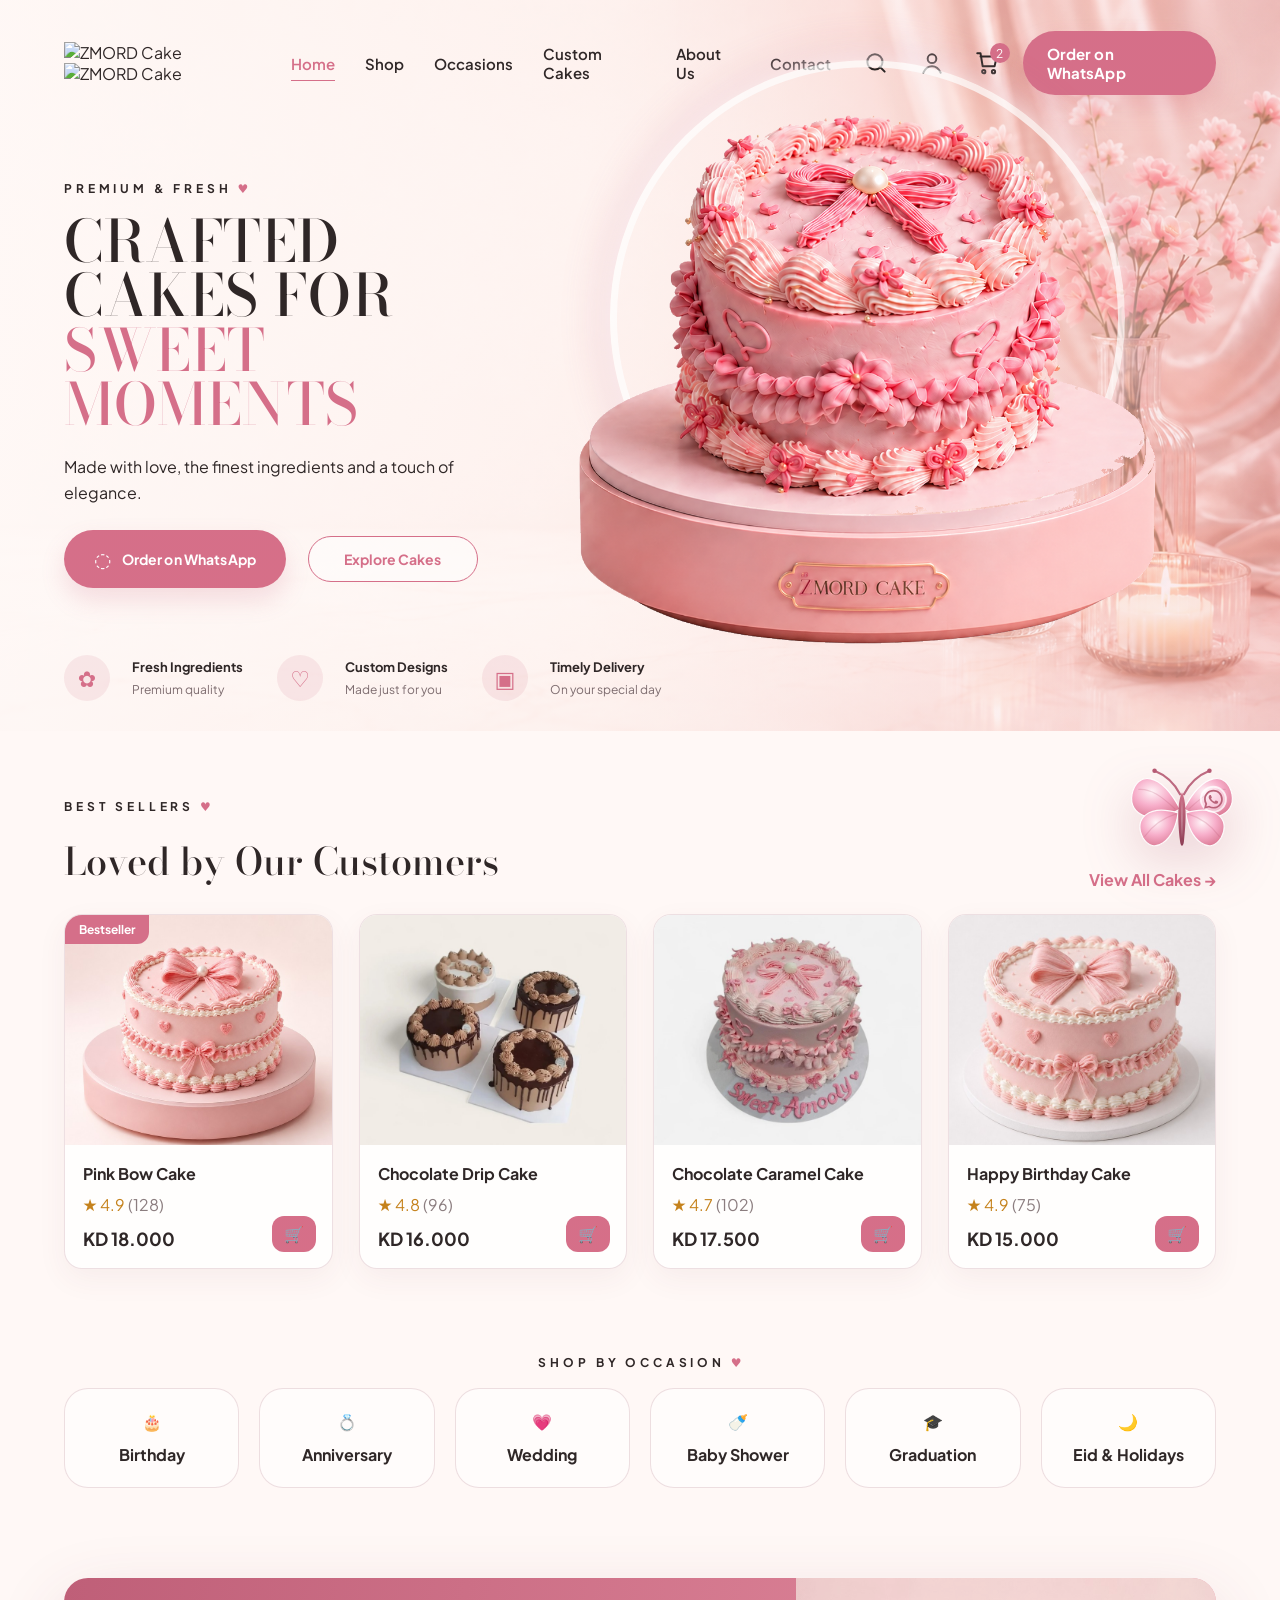
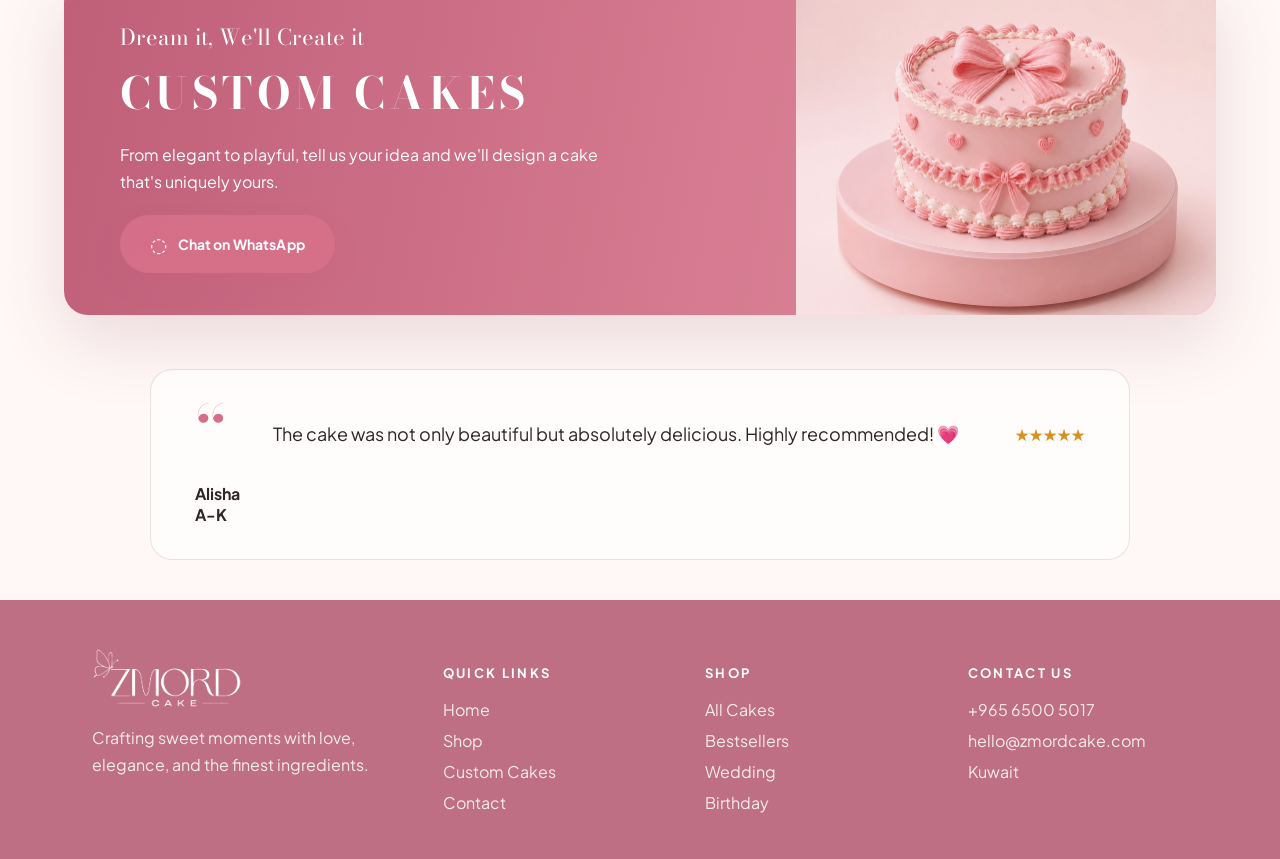
==== commit e3e294cb: "Update logo images in the navbar" ====
--- a/index.html
+++ b/index.html
@@ -9,6 +9,9 @@
   <meta name="theme-color" media="(prefers-color-scheme: dark)" content="#fff8f6" />
   <meta name="msapplication-navbutton-color" content="#fff8f6" />
   <meta name="apple-mobile-web-app-status-bar-style" content="default" />
+  <link rel="icon" type="image/png" href="assets/favicon.png">
+  <link rel="shortcut icon" href="assets/favicon.png">
+  <link rel="apple-touch-icon" href="assets/apple-touch-icon.png">  
   <meta name="description" content="ZMORD Cake — luxury cake boutique landing page with WhatsApp ordering." />
   <title>ZMORD Cake — Sweet Moments</title>
   <link rel="preconnect" href="https://fonts.googleapis.com">
@@ -24,7 +27,8 @@
 
       <header class="navbar">
         <a class="brand" href="index.html" aria-label="ZMORD Cake home">
-          <img src="assets/logo-clean-dark.png" alt="ZMORD Cake" />
+          <img class="logo-light" src="assets/logo-light.png" alt="ZMORD Cake" />
+          <img class="logo-dark" src="assets/logo-dark.png" alt="ZMORD Cake" />
         </a>
         <nav class="nav-links" aria-label="Main navigation">
           <a class="active" href="index.html">Home</a>
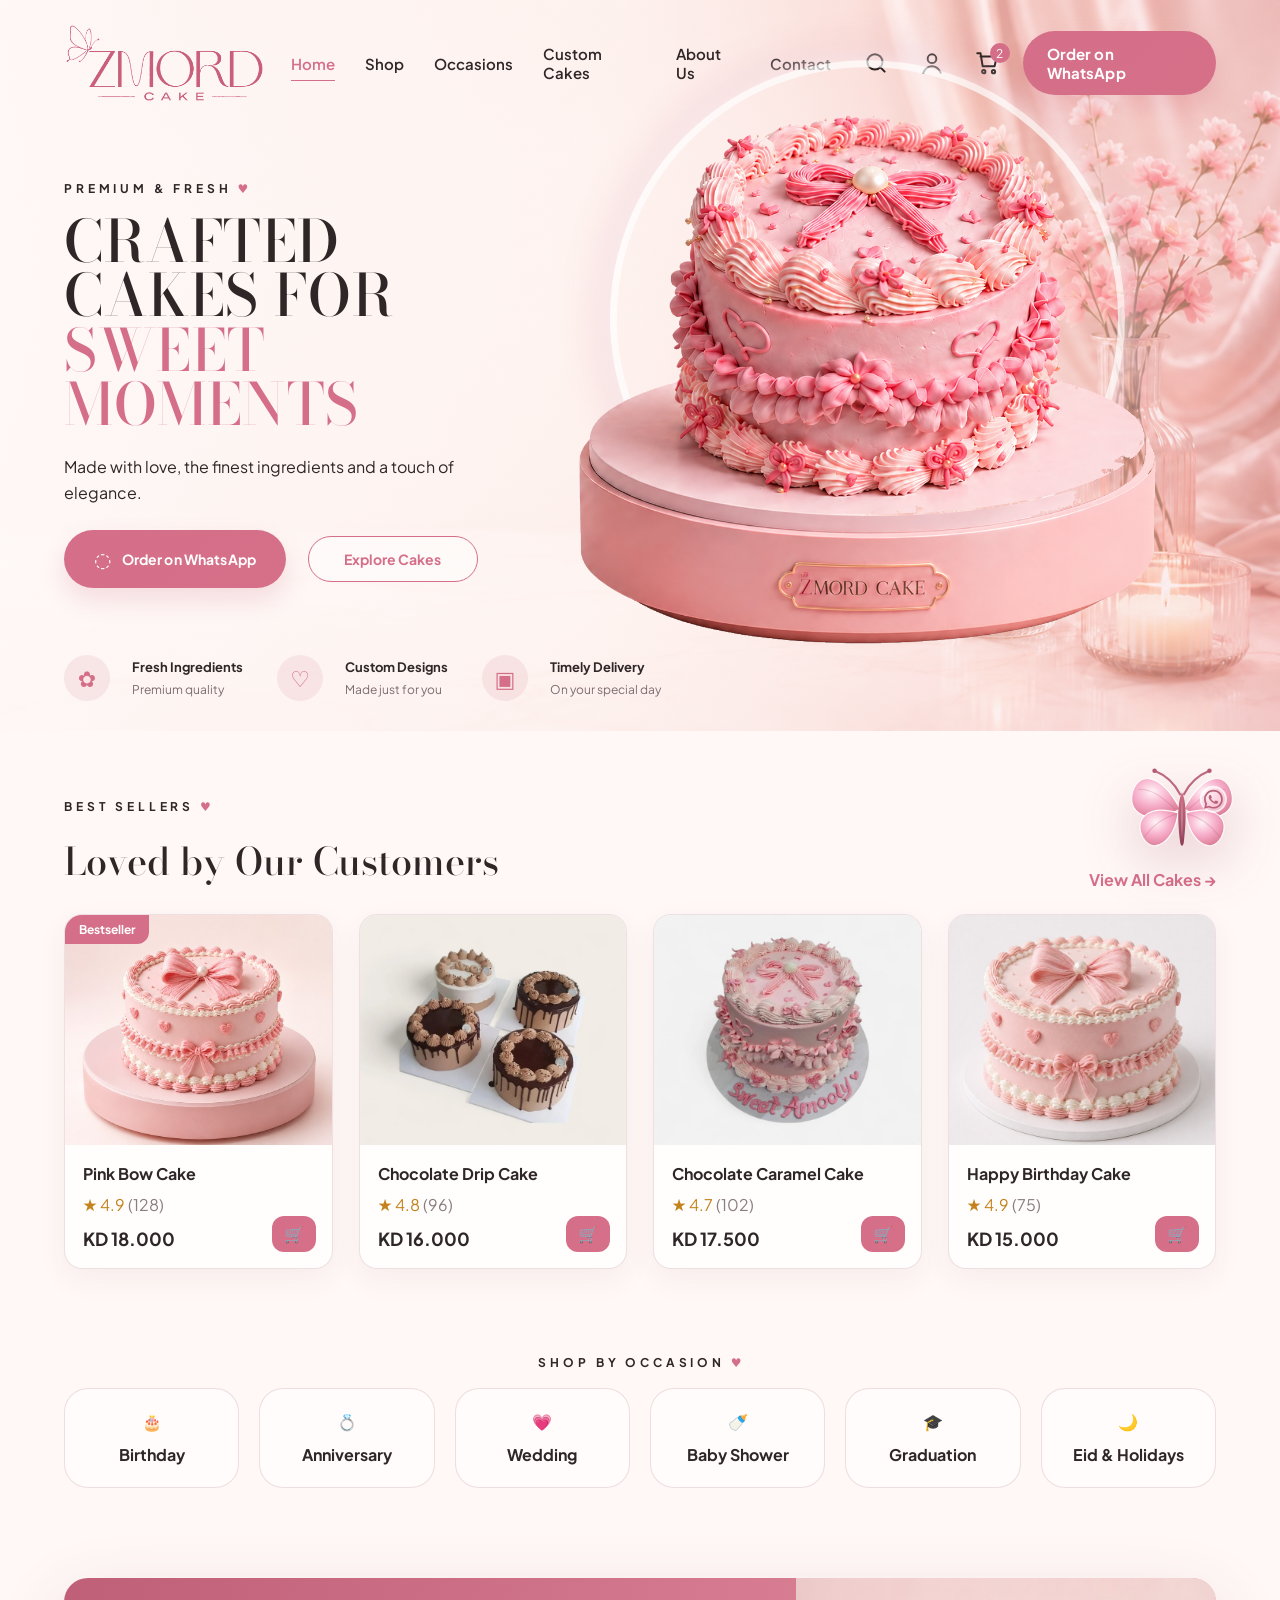
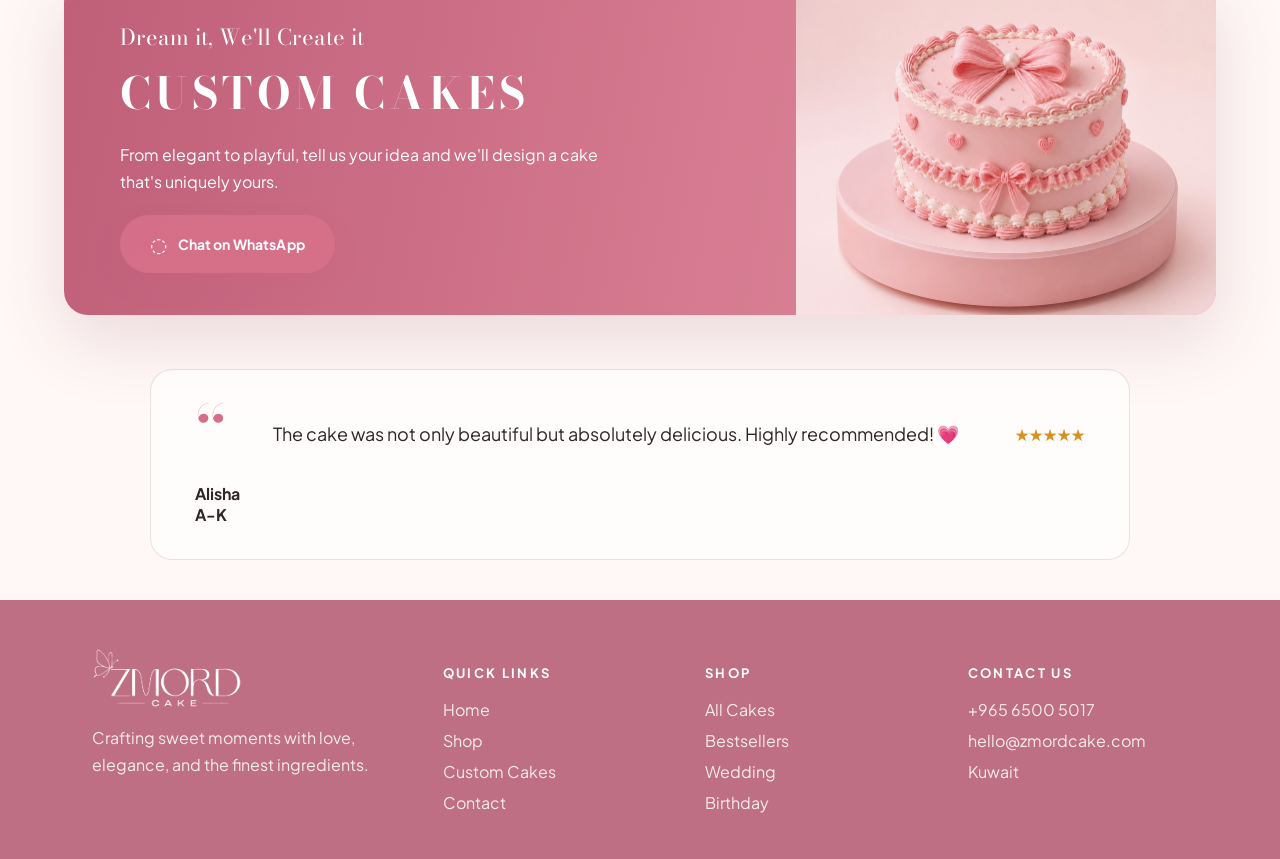
==== commit a93dff51: "Update favicon and apple-touch-icon links in HTML" ====
--- a/index.html
+++ b/index.html
@@ -9,9 +9,9 @@
   <meta name="theme-color" media="(prefers-color-scheme: dark)" content="#fff8f6" />
   <meta name="msapplication-navbutton-color" content="#fff8f6" />
   <meta name="apple-mobile-web-app-status-bar-style" content="default" />
+  <link rel="icon" href="assets/favicon.ico" sizes="any">
   <link rel="icon" type="image/png" href="assets/favicon.png">
-  <link rel="shortcut icon" href="assets/favicon.png">
-  <link rel="apple-touch-icon" href="assets/apple-touch-icon.png">  
+  <link rel="apple-touch-icon" sizes="180x180" href="assets/apple-touch-icon.png">  
   <meta name="description" content="ZMORD Cake — luxury cake boutique landing page with WhatsApp ordering." />
   <title>ZMORD Cake — Sweet Moments</title>
   <link rel="preconnect" href="https://fonts.googleapis.com">
--- a/styles.css
+++ b/styles.css
@@ -1047,3 +1047,57 @@
   .product-info { min-height:112px!important; }
   .cake-img { width:min(112%,390px)!important; }
 }
+
+/* ================================
+   Logo switch: Light logo / Dark logo
+================================ */
+
+.brand {
+  position: relative;
+  display: block;
+}
+
+.brand .logo-light,
+.brand .logo-dark {
+  width: 100%;
+  height: auto;
+  display: block;
+}
+
+/* Default: Light theme */
+.brand .logo-light {
+  display: block !important;
+}
+
+.brand .logo-dark {
+  display: none !important;
+}
+
+/* Controlled dark theme from script */
+:root[data-theme="dark"] .brand .logo-light {
+  display: none !important;
+}
+
+:root[data-theme="dark"] .brand .logo-dark {
+  display: block !important;
+}
+
+/* Controlled light theme from script */
+:root[data-theme="light"] .brand .logo-light {
+  display: block !important;
+}
+
+:root[data-theme="light"] .brand .logo-dark {
+  display: none !important;
+}
+
+/* System dark mode fallback */
+@media (prefers-color-scheme: dark) {
+  .brand .logo-light {
+    display: none !important;
+  }
+
+  .brand .logo-dark {
+    display: block !important;
+  }
+}
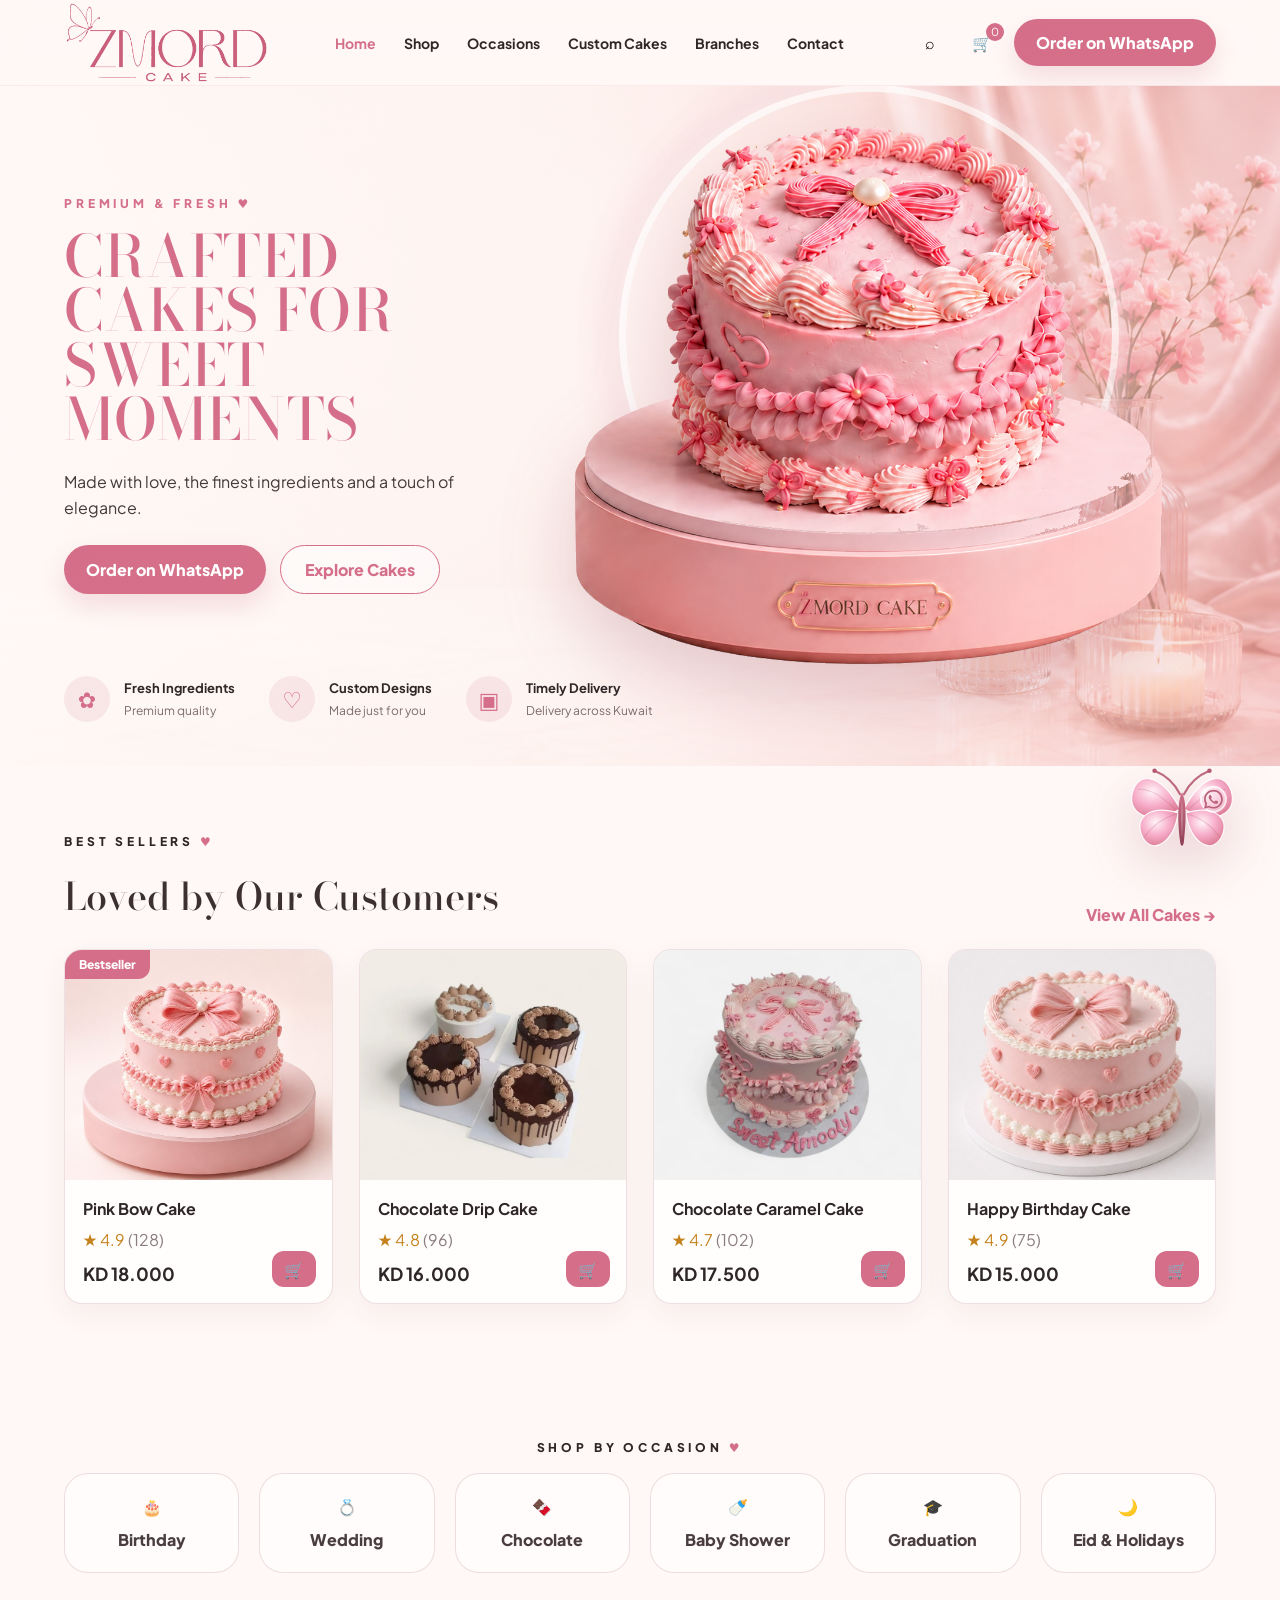
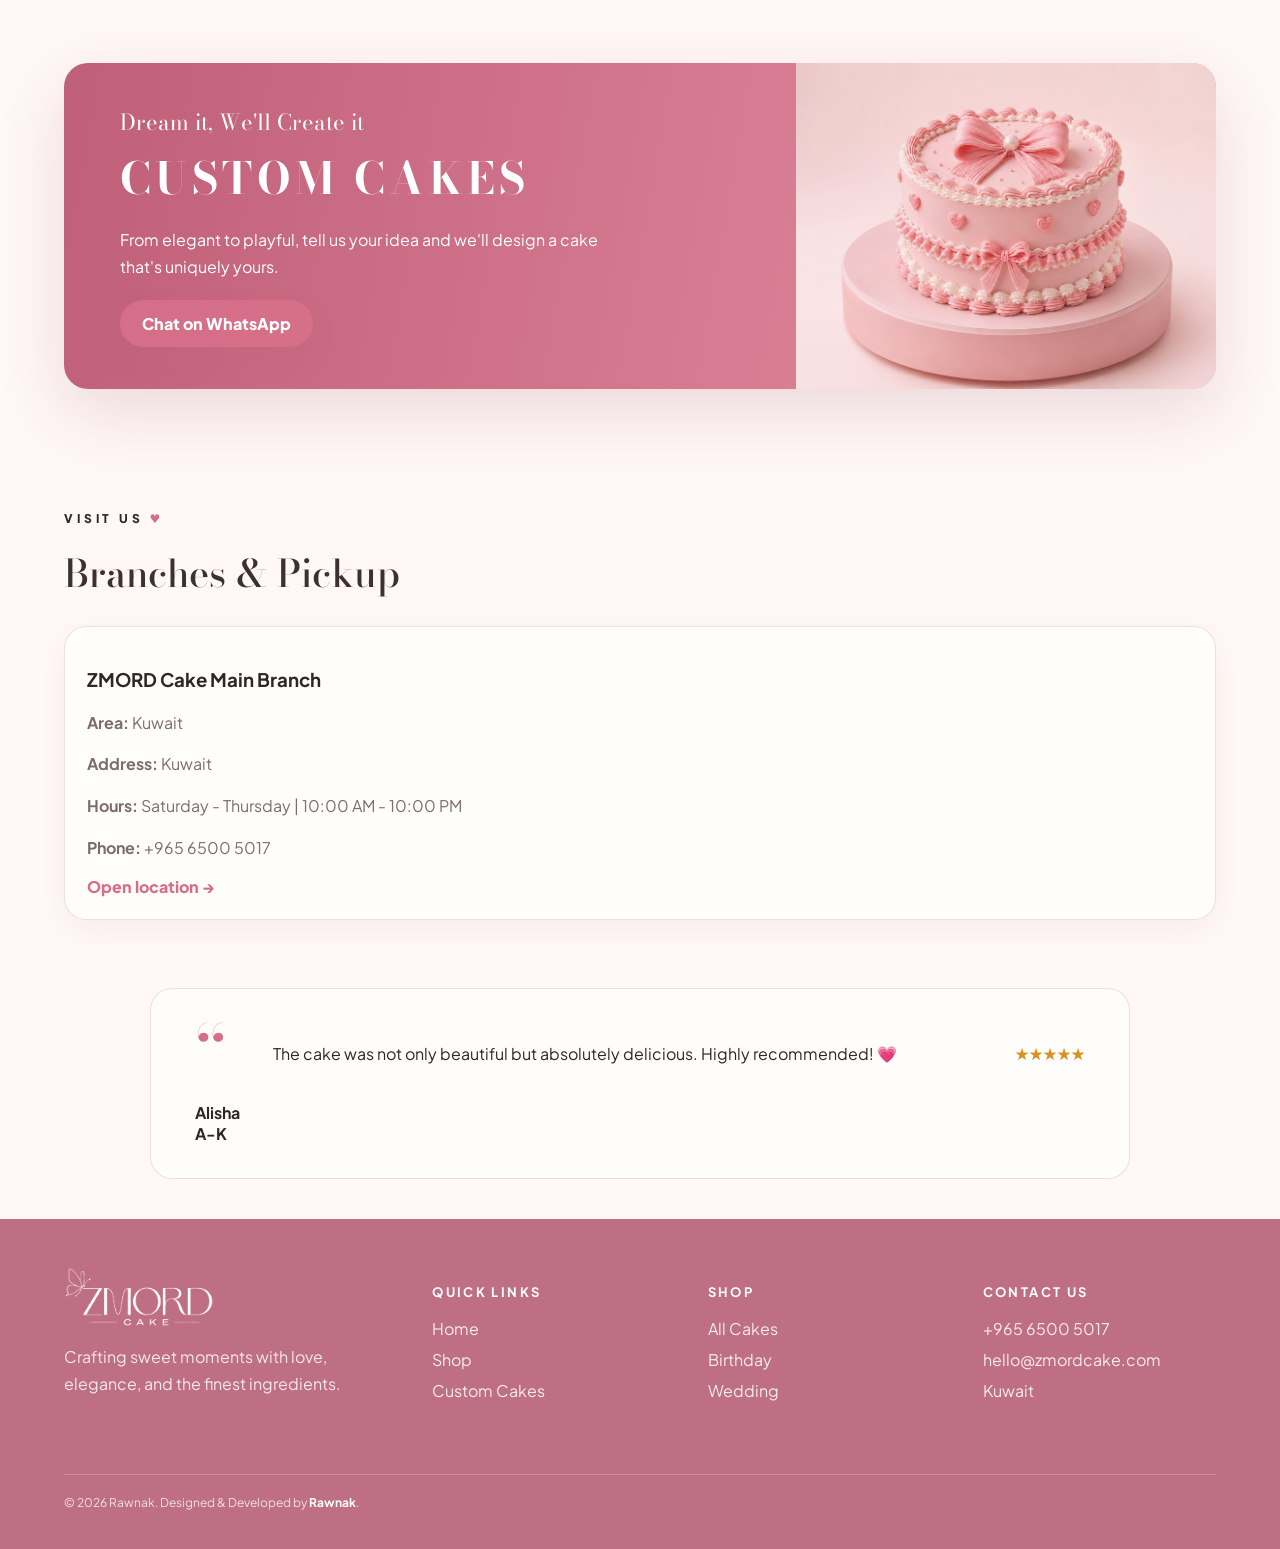
==== commit 17c1b70b: "Add files via upload" ====
--- a/index.html
+++ b/index.html
@@ -1,193 +1,25 @@
-<!doctype html>
-<html lang="en">
-<head>
-  <meta charset="UTF-8" />
-  <meta name="viewport" content="width=device-width, initial-scale=1.0" />
-  <meta name="color-scheme" content="light dark" />
-  <meta name="supported-color-schemes" content="light dark" />
-  <meta name="theme-color" content="#fff8f6" />
-  <meta name="theme-color" media="(prefers-color-scheme: dark)" content="#fff8f6" />
-  <meta name="msapplication-navbutton-color" content="#fff8f6" />
-  <meta name="apple-mobile-web-app-status-bar-style" content="default" />
+<!doctype html><html lang="en"><head><meta charset="UTF-8"/>
+  <meta name="viewport" content="width=device-width, initial-scale=1.0"/>
+  <meta name="color-scheme" content="light dark"/>
+  <meta name="supported-color-schemes" content="light dark"/>
+  <meta name="theme-color" content="#fff8f6"/>
+  <meta name="theme-color" media="(prefers-color-scheme: dark)" content="#fff8f6"/>
   <link rel="icon" href="assets/favicon.ico" sizes="any">
   <link rel="icon" type="image/png" href="assets/favicon.png">
-  <link rel="apple-touch-icon" sizes="180x180" href="assets/apple-touch-icon.png">  
-  <meta name="description" content="ZMORD Cake — luxury cake boutique landing page with WhatsApp ordering." />
-  <title>ZMORD Cake — Sweet Moments</title>
-  <link rel="preconnect" href="https://fonts.googleapis.com">
-  <link rel="preconnect" href="https://fonts.gstatic.com" crossorigin>
-  <link href="https://fonts.googleapis.com/css2?family=Bodoni+Moda:wght@400;500;600;700&family=Plus+Jakarta+Sans:wght@400;500;600;700&display=swap" rel="stylesheet">
-<link rel="stylesheet" href="styles.css" />
-</head>
-<body>
-  <main class="page-shell">
-    <section class="hero" id="home">
-      <img class="hero-bg" src="assets/hero-bg.png" alt="" aria-hidden="true" />
-      <div class="petals-layer" aria-hidden="true"></div>
-
-      <header class="navbar">
-        <a class="brand" href="index.html" aria-label="ZMORD Cake home">
-          <img class="logo-light" src="assets/logo-light.png" alt="ZMORD Cake" />
-          <img class="logo-dark" src="assets/logo-dark.png" alt="ZMORD Cake" />
-        </a>
-        <nav class="nav-links" aria-label="Main navigation">
-          <a class="active" href="index.html">Home</a>
-          <a href="products.html">Shop</a>
-          <a href="#occasions">Occasions</a>
-          <a href="#custom">Custom Cakes</a>
-          <a href="#about">About Us</a>
-          <a href="#contact">Contact</a>
-        </nav>
-        <div class="nav-actions">
-          <button class="icon-btn" aria-label="Search">
-            <svg viewBox="0 0 24 24"><circle cx="11" cy="11" r="7"></circle><path d="m20 20-4.5-4.5"></path></svg>
-          </button>
-          <button class="icon-btn hide-sm" aria-label="Account">
-            <svg viewBox="0 0 24 24"><circle cx="12" cy="8" r="4"></circle><path d="M4 21c1.8-4 4.5-6 8-6s6.2 2 8 6"></path></svg>
-          </button>
-          <button class="icon-btn cart" aria-label="Cart">
-            <span>2</span>
-            <svg viewBox="0 0 24 24"><path d="M6 6h15l-2 9H8L6 3H3"></path><circle cx="9" cy="20" r="1.5"></circle><circle cx="18" cy="20" r="1.5"></circle></svg>
-          </button>
-          <a class="whatsapp-nav" href="https://wa.me/96565005017" target="_blank" rel="noopener">Order on WhatsApp</a>
-        </div>
-        <button class="menu-btn" aria-label="Open menu">☰</button>
-      </header>
-
-      <div class="hero-content">
-        <div class="hero-copy">
-          <p class="eyebrow">PREMIUM &amp; FRESH <span>♥</span></p>
-          <h1>Crafted Cakes for <span>Sweet Moments</span></h1>
-          <p class="subtext">Made with love, the finest ingredients and a touch of elegance.</p>
-          <div class="hero-buttons">
-            <a class="btn primary" href="https://wa.me/96565005017" target="_blank" rel="noopener">Order on WhatsApp</a>
-            <a class="btn ghost" href="#shop-preview">Explore Cakes</a>
-          </div>
-        </div>
-
-        <div class="hero-stage" aria-hidden="true">
-          <div class="light-ring"></div>
-          <img class="cake-img" src="assets/hero-cake.png" alt="Pink luxury cake on pedestal" />
-        </div>
-      </div>
-
-      <div class="trust-row">
-        <article><span>✿</span><strong>Fresh Ingredients</strong><small>Premium quality</small></article>
-        <article><span>♡</span><strong>Custom Designs</strong><small>Made just for you</small></article>
-        <article><span>▣</span><strong>Timely Delivery</strong><small>On your special day</small></article>
-      </div>
-    </section>
-
-    <section class="section products" id="shop-preview">
-      <div class="section-head">
-        <div>
-          <p class="eyebrow">BEST SELLERS <span>♥</span></p>
-          <h2>Loved by Our Customers</h2>
-        </div>
-        <a class="text-link" href="products.html">View All Cakes →</a>
-      </div>
-
-      <div class="product-grid">
-        <article class="product-card bestseller">
-          <img src="assets/product-base.jpg" alt="Pink Bow Cake">
-          <div class="product-info"><h3>Pink Bow Cake</h3><p>★ 4.9 <span>(128)</span></p><strong>KD 18.000</strong><button>🛒</button></div>
-        </article>
-        <article class="product-card">
-          <img src="assets/product-chocolate.jpg" alt="Chocolate drip cake">
-          <div class="product-info"><h3>Chocolate Drip Cake</h3><p>★ 4.8 <span>(96)</span></p><strong>KD 16.000</strong><button>🛒</button></div>
-        </article>
-        <article class="product-card">
-          <img src="assets/product-chocolate-set.jpg" alt="Chocolate caramel cake">
-          <div class="product-info"><h3>Chocolate Caramel Cake</h3><p>★ 4.7 <span>(102)</span></p><strong>KD 17.500</strong><button>🛒</button></div>
-        </article>
-        <article class="product-card">
-          <img src="assets/product-bow.jpg" alt="Happy birthday cake">
-          <div class="product-info"><h3>Happy Birthday Cake</h3><p>★ 4.9 <span>(75)</span></p><strong>KD 15.000</strong><button>🛒</button></div>
-        </article>
-      </div>
-    </section>
-
-    <section class="section occasion-section" id="occasions">
-      <p class="eyebrow center">SHOP BY OCCASION <span>♥</span></p>
-      <div class="occasion-grid">
-        <a href="products.html#birthday">🎂<span>Birthday</span></a>
-        <a href="products.html#anniversary">💍<span>Anniversary</span></a>
-        <a href="products.html#wedding">💗<span>Wedding</span></a>
-        <a href="products.html#baby">🍼<span>Baby Shower</span></a>
-        <a href="products.html#graduation">🎓<span>Graduation</span></a>
-        <a href="products.html#eid">🌙<span>Eid &amp; Holidays</span></a>
-      </div>
-    </section>
-
-    <section class="custom-banner" id="custom">
-      <div>
-        <p>Dream it, We'll Create it</p>
-        <h2>Custom Cakes</h2>
-        <span>From elegant to playful, tell us your idea and we'll design a cake that's uniquely yours.</span>
-        <a class="btn primary" href="https://wa.me/96565005017" target="_blank" rel="noopener">Chat on WhatsApp</a>
-      </div>
-      <img src="assets/product-base.jpg" alt="Custom rose cake" />
-    </section>
-
-    <section class="section testimonial" id="about">
-      <div class="quote">“</div>
-      <p>The cake was not only beautiful but absolutely delicious. Highly recommended! 💗</p>
-      <div class="rating">★★★★★</div>
-      <strong>Alisha A-K</strong>
-    </section>
-
-    <footer class="footer" id="contact">
-      <div class="footer-logo"><img src="assets/logo-clean-white.png" alt="ZMORD Cake"><p>Crafting sweet moments with love, elegance, and the finest ingredients.</p></div>
-      <div><h4>Quick Links</h4><a href="index.html">Home</a><a href="products.html">Shop</a><a href="#custom">Custom Cakes</a><a href="#contact">Contact</a></div>
-      <div><h4>Shop</h4><a href="products.html">All Cakes</a><a href="products.html#bestsellers">Bestsellers</a><a href="products.html#wedding">Wedding</a><a href="products.html#birthday">Birthday</a></div>
-      <div><h4>Contact Us</h4><a href="tel:+96565005017">+965 6500 5017</a><a href="mailto:hello@zmordcake.com">hello@zmordcake.com</a><a href="#contact">Kuwait</a></div>
-    </footer>
-  </main>
-
-  <a class="floating-butterfly-whatsapp" href="https://wa.me/96565005017" target="_blank" rel="noopener" aria-label="Order on WhatsApp" data-butterfly-link>
-  <svg class="butterfly-svg" viewBox="0 0 120 100" aria-hidden="true">
-    <defs>
-      <radialGradient id="wingGradient" cx="42%" cy="34%" r="78%">
-        <stop offset="0%" stop-color="#fff5f8" />
-        <stop offset="46%" stop-color="#f7aeca" />
-        <stop offset="100%" stop-color="#d56f89" />
-      </radialGradient>
-      <linearGradient id="bodyGradient" x1="0" x2="0" y1="0" y2="1">
-        <stop offset="0%" stop-color="#cf7088" />
-        <stop offset="100%" stop-color="#8e3f56" />
-      </linearGradient>
-    </defs>
-
-    <g class="butterfly-core">
-      <path class="antenna" d="M58 34 C51 20, 42 14, 32 10" />
-      <path class="antenna" d="M62 34 C69 20, 78 14, 88 10" />
-      <circle class="antenna-dot" cx="32" cy="10" r="2.3" />
-      <circle class="antenna-dot" cx="88" cy="10" r="2.3" />
-
-      <g class="wing-left">
-        <path class="wing-shape" d="M58 49 C38 11, 14 10, 9 34 C5 56, 31 66, 58 49Z" />
-        <path class="wing-shape" d="M56 53 C26 44, 10 59, 20 78 C31 97, 52 82, 56 53Z" />
-        <path class="wing-lines" d="M53 49 C39 36, 28 28, 16 29" />
-        <path class="wing-lines" d="M54 54 C38 59, 29 67, 22 77" />
-      </g>
-
-      <g class="wing-right">
-        <path class="wing-shape" d="M62 49 C82 11, 106 10, 111 34 C115 56, 89 66, 62 49Z" />
-        <path class="wing-shape" d="M64 53 C94 44, 110 59, 100 78 C89 97, 68 82, 64 53Z" />
-        <path class="wing-lines" d="M67 49 C81 36, 92 28, 104 29" />
-        <path class="wing-lines" d="M66 54 C82 59, 91 67, 98 77" />
-
-        <g class="whatsapp-wing-badge">
-          <circle class="whatsapp-badge-bg" cx="92" cy="39" r="12.8" />
-          <path class="whatsapp-mark" transform="translate(80.2 27.2) scale(.74)" d="M16.03 3C8.88 3 3.08 8.8 3.08 15.95c0 2.28.6 4.5 1.74 6.45L3 29l6.78-1.78a12.86 12.86 0 0 0 6.25 1.6h.01C23.18 28.82 29 23.02 29 15.87 29 8.74 23.18 3 16.03 3Zm0 23.62h-.01c-1.86 0-3.69-.5-5.29-1.45l-.38-.23-4.02 1.05 1.07-3.91-.25-.4a10.66 10.66 0 0 1-1.65-5.73c0-5.82 4.73-10.55 10.56-10.55 2.82 0 5.47 1.1 7.46 3.09a10.48 10.48 0 0 1 3.09 7.43c0 5.82-4.75 10.7-10.58 10.7Zm5.79-7.9c-.32-.16-1.88-.93-2.17-1.04-.29-.1-.5-.16-.72.16-.21.32-.83 1.04-1.02 1.25-.19.21-.38.24-.7.08-.32-.16-1.35-.5-2.57-1.58-.95-.85-1.59-1.9-1.78-2.22-.19-.32-.02-.49.14-.65.15-.15.32-.38.48-.57.16-.19.21-.32.32-.53.1-.21.05-.4-.03-.56-.08-.16-.72-1.73-.98-2.37-.26-.62-.52-.54-.72-.55h-.61c-.21 0-.56.08-.85.4-.29.32-1.12 1.09-1.12 2.66s1.15 3.09 1.31 3.3c.16.21 2.27 3.46 5.5 4.85.77.33 1.37.53 1.84.68.77.25 1.47.21 2.03.13.62-.09 1.88-.77 2.15-1.51.27-.75.27-1.39.19-1.52-.08-.13-.29-.21-.61-.37Z" />
-        </g>
-      </g>
-
-      <path class="body" d="M60 32 C56 41, 55 55, 58 82 C58.5 88, 61.5 88, 62 82 C65 55, 64 41, 60 32Z" />
-      <path class="body-highlight" d="M60 39 C59 52, 59 65, 60 79 C60.8 65, 60.8 52, 60 39Z" />
-    </g>
-  </svg>
-</a>
-  <script src="script.js"></script>
-</body>
-</html>
+  <link rel="apple-touch-icon" sizes="180x180" href="assets/apple-touch-icon.png">
+  <link rel="preconnect" href="https://fonts.googleapis.com"><link rel="preconnect" href="https://fonts.gstatic.com" crossorigin>
+  <link href="https://fonts.googleapis.com/css2?family=Bodoni+Moda:wght@400;500;600;700&family=Plus+Jakarta+Sans:wght@400;500;600;700&family=Cairo:wght@400;600;700;800&display=swap" rel="stylesheet">
+  <script>const zmordSystemDark=window.matchMedia&&window.matchMedia("(prefers-color-scheme: dark)").matches;document.documentElement.dataset.theme=zmordSystemDark?"dark":"light";document.documentElement.style.colorScheme="light dark";</script>
+  <link rel="stylesheet" href="styles.css"/><title>ZMORD Cake — Sweet Moments</title></head><body>
+<main class="page-shell">
+<header class="navbar"><a class="brand" href="index.html"><img class="logo-light" data-logo-light src="assets/logo-light.png" alt="ZMORD Cake"><img class="logo-dark" data-logo-dark src="assets/logo-dark.png" alt="ZMORD Cake"></a><nav class="nav-links"><a class="active" href="index.html">Home</a><a href="products.html">Shop</a><a href="#occasions">Occasions</a><a href="#custom">Custom Cakes</a><a href="#branches">Branches</a><a href="#contact">Contact</a></nav><div class="nav-actions"><button class="icon-btn">⌕</button><button class="icon-btn cart"><span data-cart-count>0</span>🛒</button><a class="whatsapp-nav" data-whatsapp href="https://wa.me/96565005017" target="_blank">Order on WhatsApp</a></div><button class="menu-btn">☰</button></header>
+<section class="hero" data-section="hero"><img class="hero-bg" data-hero-bg src="assets/hero-bg.png" alt=""><div class="hero-content"><div class="hero-copy"><p class="eyebrow"><span data-hero-eyebrow>PREMIUM & FRESH</span> <span>♥</span></p><h1><span data-hero-title>Crafted Cakes for</span><span data-hero-highlight>Sweet Moments</span></h1><p class="subtext" data-hero-text>Made with love, the finest ingredients and a touch of elegance.</p><div class="hero-buttons"><a class="btn primary" data-whatsapp href="https://wa.me/96565005017" target="_blank">Order on WhatsApp</a><a class="btn ghost" href="products.html">Explore Cakes</a></div></div><div class="hero-stage"><div class="light-ring"></div><img class="cake-img" data-hero-cake src="assets/hero-cake.png" alt="Cake"></div></div><div class="trust-row"><article><span>✿</span><strong>Fresh Ingredients</strong><small>Premium quality</small></article><article><span>♡</span><strong>Custom Designs</strong><small>Made just for you</small></article><article><span>▣</span><strong>Timely Delivery</strong><small data-delivery-text>Delivery across Kuwait</small></article></div></section>
+<section class="section products" data-section="featured"><div class="section-head"><div><p class="eyebrow">BEST SELLERS <span>♥</span></p><h2>Loved by Our Customers</h2></div><a class="text-link" href="products.html">View All Cakes →</a></div><div class="product-grid" data-featured-products></div></section>
+<section class="section" id="occasions" data-section="occasions"><p class="eyebrow center">SHOP BY OCCASION <span>♥</span></p><div class="occasion-grid"><a href="products.html?category=birthday">🎂<span>Birthday</span></a><a href="products.html?category=wedding">💍<span>Wedding</span></a><a href="products.html?category=chocolate">🍫<span>Chocolate</span></a><a href="products.html?category=baby">🍼<span>Baby Shower</span></a><a href="products.html?category=graduation">🎓<span>Graduation</span></a><a href="products.html">🌙<span>Eid & Holidays</span></a></div></section>
+<section class="custom-banner" id="custom" data-section="custom"><div><p>Dream it, We'll Create it</p><h2>Custom Cakes</h2><span>From elegant to playful, tell us your idea and we'll design a cake that's uniquely yours.</span><a class="btn primary" data-whatsapp href="https://wa.me/96565005017" target="_blank">Chat on WhatsApp</a></div><img src="assets/product-base.jpg" alt=""></section>
+<section class="section" id="branches" data-section="branches"><div class="section-head"><div><p class="eyebrow">VISIT US <span>♥</span></p><h2>Branches & Pickup</h2></div></div><div class="branch-grid" data-branches></div></section>
+<section class="section testimonial" data-section="testimonials"><div class="quote">“</div><p>The cake was not only beautiful but absolutely delicious. Highly recommended! 💗</p><div class="rating">★★★★★</div><strong>Alisha A-K</strong></section>
+<footer class="footer" id="contact"><div class="footer-logo"><img data-footer-logo src="assets/logo-clean-white.png" alt=""><p>Crafting sweet moments with love, elegance, and the finest ingredients.</p></div><div><h4>Quick Links</h4><a href="index.html">Home</a><a href="products.html">Shop</a><a href="#custom">Custom Cakes</a></div><div><h4>Shop</h4><a href="products.html">All Cakes</a><a href="products.html?category=birthday">Birthday</a><a href="products.html?category=wedding">Wedding</a></div><div><h4>Contact Us</h4><a data-phone href="tel:+96565005017">+965 6500 5017</a><a data-email href="mailto:hello@zmordcake.com">hello@zmordcake.com</a><a href="#branches">Kuwait</a></div><div class="copyright">© 2026 Rawnak. Designed &amp; Developed by <strong>Rawnak</strong>.</div></footer></main>
+<div class="modal" data-product-modal></div><div class="drawer" data-order-drawer></div><a class="floating-butterfly-whatsapp" href="https://wa.me/96565005017" target="_blank" rel="noopener" aria-label="Order on WhatsApp" data-butterfly-link>
+  <svg class="butterfly-svg" viewBox="0 0 120 100" aria-hidden="true"><defs><radialGradient id="wingGradient" cx="42%" cy="34%" r="78%"><stop offset="0%" stop-color="#fff5f8"/><stop offset="46%" stop-color="#f7aeca"/><stop offset="100%" stop-color="#d56f89"/></radialGradient><linearGradient id="bodyGradient" x1="0" x2="0" y1="0" y2="1"><stop offset="0%" stop-color="#cf7088"/><stop offset="100%" stop-color="#8e3f56"/></linearGradient></defs><g class="butterfly-core"><path class="antenna" d="M58 34 C51 20, 42 14, 32 10"/><path class="antenna" d="M62 34 C69 20, 78 14, 88 10"/><circle class="antenna-dot" cx="32" cy="10" r="2.3"/><circle class="antenna-dot" cx="88" cy="10" r="2.3"/><g class="wing-left"><path class="wing-shape" d="M58 49 C38 11, 14 10, 9 34 C5 56, 31 66, 58 49Z"/><path class="wing-shape" d="M56 53 C26 44, 10 59, 20 78 C31 97, 52 82, 56 53Z"/><path class="wing-lines" d="M53 49 C39 36, 28 28, 16 29"/><path class="wing-lines" d="M54 54 C38 59, 29 67, 22 77"/></g><g class="wing-right"><path class="wing-shape" d="M62 49 C82 11, 106 10, 111 34 C115 56, 89 66, 62 49Z"/><path class="wing-shape" d="M64 53 C94 44, 110 59, 100 78 C89 97, 68 82, 64 53Z"/><path class="wing-lines" d="M67 49 C81 36, 92 28, 104 29"/><path class="wing-lines" d="M66 54 C82 59, 91 67, 98 77"/><g class="whatsapp-wing-badge"><circle class="whatsapp-badge-bg" cx="92" cy="39" r="12.8"/><path class="whatsapp-mark" transform="translate(80.2 27.2) scale(.74)" d="M16.03 3C8.88 3 3.08 8.8 3.08 15.95c0 2.28.6 4.5 1.74 6.45L3 29l6.78-1.78a12.86 12.86 0 0 0 6.25 1.6h.01C23.18 28.82 29 23.02 29 15.87 29 8.74 23.18 3 16.03 3Zm0 23.62h-.01c-1.86 0-3.69-.5-5.29-1.45l-.38-.23-4.02 1.05 1.07-3.91-.25-.4a10.66 10.66 0 0 1-1.65-5.73c0-5.82 4.73-10.55 10.56-10.55 2.82 0 5.47 1.1 7.46 3.09a10.48 10.48 0 0 1 3.09 7.43c0 5.82-4.75 10.7-10.58 10.7Zm5.79-7.9c-.32-.16-1.88-.93-2.17-1.04-.29-.1-.5-.16-.72.16-.21.32-.83 1.04-1.02 1.25-.19.21-.38.24-.7.08-.32-.16-1.35-.5-2.57-1.58-.95-.85-1.59-1.9-1.78-2.22-.19-.32-.02-.49.14-.65.15-.15.32-.38.48-.57.16-.19.21-.32.32-.53.1-.21.05-.4-.03-.56-.08-.16-.72-1.73-.98-2.37-.26-.62-.52-.54-.72-.55h-.61c-.21 0-.56.08-.85.4-.29.32-1.12 1.09-1.12 2.66s1.15 3.09 1.31 3.3c.16.21 2.27 3.46 5.5 4.85.77.33 1.37.53 1.84.68.77.25 1.47.21 2.03.13.62-.09 1.88-.77 2.15-1.51.27-.75.27-1.39.19-1.52-.08-.13-.29-.21-.61-.37Z"/></g></g><path class="body" d="M60 32 C56 41, 55 55, 58 82 C58.5 88, 61.5 88, 62 82 C65 55, 64 41, 60 32Z"/><path class="body-highlight" d="M60 39 C59 52, 59 65, 60 79 C60.8 65, 60.8 52, 60 39Z"/></g></svg>
+</a><script src="data.js"></script><script src="firebase-config.js"></script><script src="firebase-service.js"></script><script src="script.js"></script></body></html>
--- a/styles.css
+++ b/styles.css
@@ -1,1103 +1,51 @@
-:root{
-  color-scheme: light dark;
---rose:#d56f89;
-  --rose-dark:#9f4863;
-  --rose-soft:#f5d9df;
-  --cream:#fff8f6;
-  --ivory:#fffdfb;
-  --text:#2f2727;
-  --muted:#7d6c6f;
-  --line:rgba(154,82,101,.18);
-  --shadow:0 24px 70px rgba(132,58,78,.16);
-}
-*{box-sizing:border-box}
-html{scroll-behavior:smooth;color-scheme:light dark;background:#fff8f6!important}
-body{
-  margin:0;
-  background:var(--cream);
-  font-family:"Plus Jakarta Sans",system-ui,-apple-system,Segoe UI,sans-serif;
-  color:var(--text);
-  color-scheme:light;
-  -webkit-text-size-adjust:100%;
-}
-a{text-decoration:none;color:inherit}
-button{font:inherit}
-img{max-width:100%;display:block}
-.page-shell{width:100%;max-width:none;margin:0;background:var(--cream);min-height:100vh;overflow:hidden;box-shadow:none}
-.hero{position:relative;min-height:760px;overflow:hidden;padding:28px clamp(32px,5vw,92px) 42px;background:linear-gradient(90deg,#fff9f7 0%,#fff6f4 48%,#f7cdd3 100%)}
-.hero-bg{position:absolute;inset:0;width:100%;height:100%;object-fit:cover;object-position:center;opacity:.86;z-index:0}
-.hero::after{content:"";position:absolute;inset:0;background:linear-gradient(90deg,rgba(255,250,248,.93),rgba(255,248,246,.66) 46%,rgba(246,204,211,.30));z-index:1}
-.navbar,.hero-content,.trust-row{position:relative;z-index:4}
-.navbar{height:96px;display:flex;align-items:center;gap:34px}
-.brand{width:240px;display:block;position:relative;z-index:5}
-.brand img{width:100%;height:auto;background:transparent}
-.nav-links{display:flex;align-items:center;gap:34px;margin-inline:auto;font-weight:600;color:#342d2d}
-.nav-links a{position:relative;padding:12px 0}
-.nav-links a.active,.nav-links a:hover{color:var(--rose)}
-.nav-links a.active::after{content:"";position:absolute;left:0;right:0;bottom:4px;height:1px;background:var(--rose)}
-.nav-actions{display:flex;align-items:center;gap:22px}
-.icon-btn{width:40px;height:40px;border:0;background:transparent;position:relative;display:grid;place-items:center;cursor:pointer}
-.icon-btn svg{width:30px;height:30px;fill:none;stroke:#282322;stroke-width:1.8;stroke-linecap:round;stroke-linejoin:round}
-.cart span{position:absolute;right:-3px;top:0;width:20px;height:20px;background:var(--rose);color:white;border-radius:50%;font-size:12px;display:grid;place-items:center}
-.whatsapp-nav,.btn.primary{background:linear-gradient(135deg,var(--rose),#d66f88);color:white;border:0;border-radius:999px;padding:16px 30px;font-weight:700;letter-spacing:.01em;box-shadow:0 12px 25px rgba(201,95,123,.18)}
-.menu-btn{display:none;border:0;background:transparent;font-size:26px;color:var(--text)}
-.hero-content{display:grid;grid-template-columns:minmax(420px,40%) 1fr;align-items:center;min-height:500px;gap:20px}
-.hero-copy{padding-top:28px;position:relative;z-index:4;max-width:620px}
-.eyebrow{font-size:14px;letter-spacing:.32em;font-weight:700;color:#2b2526;margin:0 0 24px;text-transform:uppercase}
-.eyebrow span{color:var(--rose);letter-spacing:0}
-.hero h1{font-family:"Bodoni Moda",Georgia,serif;font-size:clamp(54px,5.2vw,88px);line-height:.92;font-weight:500;text-transform:uppercase;letter-spacing:.01em;margin:0;color:#302829;max-width:610px}
-.hero h1 span{display:block;color:var(--rose)}
-.subtext{font-size:18px;line-height:1.65;color:#44393b;max-width:490px;margin:26px 0 28px}
-.hero-buttons{display:flex;gap:22px;align-items:center;flex-wrap:wrap}
-.btn{display:inline-flex;align-items:center;justify-content:center;gap:10px;border-radius:999px;padding:16px 32px;font-weight:700;min-width:190px}
-.btn.primary::before{content:"◌";font-size:20px}
-.btn.ghost{border:1px solid var(--rose);color:var(--rose);background:rgba(255,255,255,.5)}
-.btn.small{padding:13px 24px;min-width:0;font-size:14px}
-.hero-stage{position:relative;min-height:520px;display:grid;place-items:center;z-index:4}
-.cake-img{position:relative;width:min(760px,92%);filter:drop-shadow(0 32px 36px rgba(141,57,80,.22));z-index:2;animation:floatCake 6s ease-in-out infinite}
-.light-ring{position:absolute;width:min(600px,60vw);aspect-ratio:1;border:9px solid rgba(255,255,255,.86);border-radius:50%;box-shadow:0 0 30px rgba(255,255,255,.9),0 0 45px rgba(215,111,137,.45);transform:translateY(-12%);opacity:.82}
-.trust-row{display:flex;gap:42px;margin-top:4px}
-.trust-row article{display:grid;grid-template-columns:54px auto;column-gap:14px;align-items:center}
-.trust-row span{grid-row:1/3;width:54px;height:54px;border-radius:50%;display:grid;place-items:center;background:rgba(201,95,123,.11);color:var(--rose);font-size:26px}
-.trust-row strong{font-size:14px}
-.trust-row small{color:var(--muted)}
-.petals-layer{position:absolute;left:0;right:0;top:116px;bottom:0;z-index:2;pointer-events:none;overflow:hidden}
-.petal{position:absolute;top:-90px;background-size:contain;background-repeat:no-repeat;background-position:center;opacity:.72;filter:drop-shadow(0 8px 10px rgba(177,79,99,.08));animation:petalFall linear infinite}
-.petal.blur{filter:blur(1px);opacity:.42}
-.petal.front{opacity:.45;filter:blur(.7px)}
-.section{padding:68px clamp(32px,5vw,92px)}
-.section-head{display:flex;justify-content:space-between;align-items:end;margin-bottom:24px;gap:20px}
-.section h2{font-family:"Bodoni Moda",Georgia,serif;font-size:38px;margin:0;color:#3c3032;font-weight:500}
-.text-link{font-weight:700;color:var(--rose)}
-.product-grid{display:grid;grid-template-columns:repeat(4,minmax(0,1fr));gap:26px}
-.all-grid{grid-template-columns:repeat(4,1fr)}
-.product-card{position:relative;background:rgba(255,255,255,.78);border:1px solid var(--line);border-radius:18px;overflow:hidden;box-shadow:0 10px 30px rgba(116,52,68,.06);transition:.35s}
-.product-card:hover{transform:translateY(-6px);box-shadow:var(--shadow)}
-.product-card.bestseller::before{content:"Bestseller";position:absolute;top:0;left:0;background:var(--rose);color:white;padding:7px 14px;border-radius:0 0 12px 0;font-size:12px;font-weight:700;z-index:2}
-.product-card img{width:100%;height:230px;object-fit:cover;background:#fff}
-.product-info{position:relative;padding:18px}
-.product-info h3{margin:0 0 10px;font-size:16px}
-.product-info p{margin:0 0 12px;color:#c5821c}
-.product-info p span{color:#8b7d7f}
-.product-info strong{font-size:18px}
-.product-info button{position:absolute;right:16px;bottom:16px;width:44px;height:36px;border:0;border-radius:12px;background:var(--rose);color:white;cursor:pointer}
-.center{text-align:center}
-.occasion-section{padding-top:18px}
-.occasion-grid{display:grid;grid-template-columns:repeat(6,1fr);gap:20px}
-.occasion-grid a{display:flex;flex-direction:column;align-items:center;gap:12px;padding:22px 14px;background:rgba(255,255,255,.58);border:1px solid var(--line);border-radius:24px;color:#493d3f;font-weight:700}
-.occasion-grid a:first-letter{font-size:30px}
-.custom-banner{margin:22px clamp(32px,5vw,92px) 54px;border-radius:24px;min-height:210px;display:grid;grid-template-columns:1fr 420px;align-items:center;overflow:hidden;background:linear-gradient(100deg,#bf5f78,#e68fa2);color:white;box-shadow:var(--shadow)}
-.custom-banner>div{padding:42px 56px}
-.custom-banner p{margin:0 0 5px;font-family:"Bodoni Moda",serif;font-size:22px}
-.custom-banner h2{margin:0 0 14px;text-transform:uppercase;font-family:"Bodoni Moda",serif;font-size:44px;letter-spacing:.1em}
-.custom-banner span{display:block;max-width:500px;line-height:1.7;margin-bottom:20px}
-.custom-banner img{width:100%;height:100%;object-fit:cover;mix-blend-mode:screen;opacity:.86}
-.instagram-strip{padding-top:15px}
-.insta-row{display:flex;gap:16px;overflow:auto;padding-bottom:10px}
-.insta-row img{width:150px;height:100px;object-fit:cover;border-radius:14px;box-shadow:0 12px 24px rgba(116,52,68,.10)}
-.testimonial{max-width:980px;margin:0 auto 40px;padding:34px 44px;border:1px solid var(--line);border-radius:22px;background:rgba(255,255,255,.62);display:grid;grid-template-columns:60px 1fr auto;gap:18px;align-items:center}
-.quote{font-family:"Bodoni Moda",serif;font-size:76px;color:var(--rose);line-height:.8}
-.testimonial p{margin:0;font-size:18px;line-height:1.6}
-.rating{color:#d8911d}
-.footer{display:grid;grid-template-columns:1.4fr repeat(3,1fr);gap:42px;background:#bf6f83;color:white;padding:48px 92px 36px}
-.footer img{width:150px}
-.footer p{max-width:280px;line-height:1.7;color:rgba(255,255,255,.84)}
-.footer h4{letter-spacing:.18em;text-transform:uppercase;font-size:13px}
-.footer a{display:block;color:rgba(255,255,255,.86);margin:10px 0}
+
+:root,:root[data-theme="light"],:root[data-theme="dark"]{color-scheme:light dark;--rose:#d56f89;--rose-dark:#9f4863;--rose-soft:#f8dce4;--cream:#fff8f6;--ivory:#fffdfb;--text:#2f2727;--muted:#7d6c6f;--line:rgba(154,82,101,.18);--shadow:0 24px 70px rgba(132,58,78,.16);--card:rgba(255,255,255,.76);--soft:rgba(255,255,255,.52);--footer:#bf6f83;--good:#4b9f73;--danger:#c85c6b}
+@media(prefers-color-scheme:dark){:root{--rose:#d56f89;--rose-dark:#9f4863;--rose-soft:#f8dce4;--cream:#fff8f6;--ivory:#fffdfb;--text:#2f2727;--muted:#7d6c6f;--line:rgba(154,82,101,.18);--shadow:0 24px 70px rgba(132,58,78,.16);--card:rgba(255,255,255,.76);--soft:rgba(255,255,255,.52);--footer:#bf6f83}}
+*{box-sizing:border-box;forced-color-adjust:none}html{scroll-behavior:smooth;background:var(--cream)!important;color-scheme:light dark}body{margin:0;background:var(--cream)!important;color:var(--text)!important;font-family:"Plus Jakarta Sans","Cairo",system-ui,sans-serif}img,svg,video,canvas{max-width:100%;display:block;filter:none!important;mix-blend-mode:normal!important}a{text-decoration:none;color:inherit}button,input,textarea,select{font:inherit;color-scheme:light dark}button{cursor:pointer}.hidden{display:none!important}
+.navbar{position:relative;z-index:20;height:86px;display:flex;align-items:center;gap:28px;padding:0 clamp(18px,5vw,92px);background:rgba(255,248,246,.72);backdrop-filter:blur(12px);border-bottom:1px solid rgba(213,111,137,.1)}.brand{width:205px;display:block;flex:0 0 auto}.brand img{width:100%;height:auto}.logo-dark{display:none}:root[data-theme=dark] .logo-light{display:none!important}:root[data-theme=dark] .logo-dark{display:block!important}@media(prefers-color-scheme:dark){.logo-light{display:none!important}.logo-dark{display:block!important}}
+.nav-links{display:flex;align-items:center;gap:28px;margin-inline:auto;font-weight:700;font-size:14px}.nav-links a.active,.nav-links a:hover{color:var(--rose)}.nav-actions{display:flex;align-items:center;gap:12px}.icon-btn{width:40px;height:40px;border:0;background:transparent;display:grid;place-items:center;position:relative}.cart span{position:absolute;right:-2px;top:0;width:18px;height:18px;background:var(--rose);color:#fff;border-radius:50%;font-size:11px;display:grid;place-items:center}.whatsapp-nav,.btn.primary{background:linear-gradient(135deg,var(--rose),#d66f88);color:#fff!important;border:0;border-radius:999px;padding:13px 22px;font-weight:800;box-shadow:0 12px 25px rgba(201,95,123,.18)}.menu-btn{display:none;border:0;background:transparent;font-size:26px;color:var(--text)}
+.hero{position:relative;min-height:680px;padding:28px clamp(18px,5vw,92px) 40px;background:linear-gradient(90deg,#fff9f7 0%,#fff6f4 48%,#f7cdd3 100%)!important;overflow:hidden}.hero-bg{position:absolute;inset:0;width:100%;height:100%;object-fit:cover;opacity:.72;z-index:0}.hero:after{content:"";position:absolute;inset:0;background:linear-gradient(90deg,rgba(255,250,248,.93),rgba(255,248,246,.66) 46%,rgba(246,204,211,.30));z-index:1}.hero-content,.trust-row{position:relative;z-index:3}.hero-content{display:grid;grid-template-columns:minmax(390px,38%) minmax(560px,62%);align-items:center;min-height:500px;gap:20px}.eyebrow{font-size:12px;letter-spacing:.32em;font-weight:800;color:var(--text)!important;margin:0 0 18px;text-transform:uppercase}.eyebrow span{color:var(--rose)}.hero h1{font-family:"Bodoni Moda",Georgia,serif;font-size:clamp(58px,4.15vw,76px);line-height:.94;font-weight:500;text-transform:uppercase;letter-spacing:.01em;margin:0;color:var(--text)!important;max-width:590px}.hero h1 span{display:block;color:var(--rose)!important}.subtext{font-size:16px;line-height:1.65;color:#44393b!important;max-width:460px;margin:22px 0 24px}.hero-buttons{display:flex;gap:14px;flex-wrap:wrap}.btn{display:inline-flex;align-items:center;justify-content:center;gap:10px;border-radius:999px;padding:13px 24px;font-weight:800;min-width:150px;border:0}.btn.ghost{border:1px solid var(--rose);color:var(--rose)!important;background:rgba(255,255,255,.5)}.btn.soft{background:var(--rose-soft);color:var(--rose-dark)}.btn.danger{background:rgba(200,92,107,.12);color:var(--danger)}.btn.small{padding:9px 14px;min-width:0;font-size:13px}
+.hero-stage{position:relative;min-height:460px;display:grid;place-items:center}.cake-img{position:relative;width:min(650px,88%);filter:drop-shadow(0 32px 36px rgba(141,57,80,.22))!important;z-index:2;animation:floatCake 6s ease-in-out infinite}.light-ring{position:absolute;width:min(500px,42vw);aspect-ratio:1;border:7px solid rgba(255,255,255,.86);border-radius:50%;box-shadow:0 0 30px rgba(255,255,255,.9),0 0 45px rgba(215,111,137,.45);transform:translateY(-12%);opacity:.82}.trust-row{display:flex;gap:34px}.trust-row article{display:grid;grid-template-columns:46px auto;column-gap:14px;align-items:center}.trust-row span{grid-row:1/3;width:46px;height:46px;border-radius:50%;display:grid;place-items:center;background:rgba(201,95,123,.11);color:var(--rose);font-size:22px}.trust-row strong{font-size:13px}.trust-row small{color:var(--muted);font-size:12px}
+.section{padding:68px clamp(18px,5vw,92px)}.section-head{display:flex;justify-content:space-between;align-items:end;margin-bottom:24px;gap:20px}.section h2,.products-hero h1{font-family:"Bodoni Moda",Georgia,serif;font-size:38px;margin:0;color:#3c3032!important;font-weight:500}.text-link{font-weight:800;color:var(--rose)!important}.product-grid{display:grid;grid-template-columns:repeat(4,minmax(0,1fr));gap:26px}.product-card{position:relative;background:var(--card)!important;border:1px solid var(--line);border-radius:18px;overflow:hidden;box-shadow:0 10px 30px rgba(116,52,68,.06);transition:.35s;color:var(--text)!important}.product-card:hover{transform:translateY(-5px);box-shadow:var(--shadow)}.product-card.bestseller:before{content:"Bestseller";position:absolute;top:0;left:0;background:var(--rose);color:#fff;padding:7px 14px;border-radius:0 0 12px 0;font-size:12px;font-weight:800;z-index:2}.product-card img{width:100%;height:230px;object-fit:cover;background:#fff;cursor:pointer}.product-info{position:relative;padding:18px}.product-info h3{margin:0 0 10px;font-size:16px}.product-info p{margin:0 0 12px;color:#c5821c}.product-info p span{color:#8b7d7f}.product-info strong{font-size:18px}.product-info button{position:absolute;right:16px;bottom:16px;width:44px;height:36px;border:0;border-radius:12px;background:var(--rose);color:#fff}.center{text-align:center}.occasion-grid{display:grid;grid-template-columns:repeat(6,1fr);gap:20px}.occasion-grid a{display:flex;flex-direction:column;align-items:center;gap:12px;padding:22px 14px;background:var(--soft)!important;border:1px solid var(--line);border-radius:24px;color:#493d3f!important;font-weight:800}.occasion-grid a:first-letter{font-size:30px}
+.custom-banner{margin:22px clamp(18px,5vw,92px) 54px;border-radius:24px;min-height:210px;display:grid;grid-template-columns:1fr 420px;align-items:center;overflow:hidden;background:linear-gradient(100deg,#bf5f78,#e68fa2)!important;color:#fff!important;box-shadow:var(--shadow)}.custom-banner>div{padding:42px 56px}.custom-banner p{margin:0 0 5px;font-family:"Bodoni Moda",serif;font-size:22px}.custom-banner h2{margin:0 0 14px;text-transform:uppercase;font-family:"Bodoni Moda",serif;font-size:44px;letter-spacing:.1em}.custom-banner span{display:block;max-width:500px;line-height:1.7;margin-bottom:20px}.custom-banner img{width:100%;height:100%;object-fit:cover;opacity:.86}.branch-grid{display:grid;grid-template-columns:repeat(auto-fit,minmax(260px,1fr));gap:18px}.branch-card{background:var(--card);border:1px solid var(--line);border-radius:22px;padding:22px;box-shadow:0 10px 30px rgba(116,52,68,.06)}.branch-card p{color:var(--muted);line-height:1.6}.testimonial{max-width:980px;margin:0 auto 40px;padding:34px 44px;border:1px solid var(--line);border-radius:22px;background:rgba(255,255,255,.62)!important;display:grid;grid-template-columns:60px 1fr auto;gap:18px;align-items:center}.quote{font-family:"Bodoni Moda",serif;font-size:76px;color:var(--rose);line-height:.8}.rating{color:#d8911d}.footer{display:grid;grid-template-columns:1.4fr repeat(3,1fr);gap:42px;background:var(--footer)!important;color:#fff!important;padding:48px clamp(18px,5vw,92px) 36px}.footer img{width:150px}.footer p{max-width:280px;line-height:1.7;color:rgba(255,255,255,.84)!important}.footer h4{letter-spacing:.18em;text-transform:uppercase;font-size:13px}.footer a{display:block;color:rgba(255,255,255,.86)!important;margin:10px 0}
+.products-page-shell{background:linear-gradient(180deg,#fff8f6 0%,#fffdfb 100%)!important}.inner-navbar{position:sticky;top:0}.products-hero{display:flex;align-items:end;justify-content:space-between;gap:30px;padding:56px clamp(18px,5vw,92px) 28px;background:linear-gradient(180deg,rgba(255,245,246,.94),rgba(255,252,251,.92))}.products-hero p:last-child{max-width:640px;color:#5a4b4f;line-height:1.7;margin:0}.filters-bar{padding-top:14px;padding-bottom:6px}.filter-chip-row{display:flex;gap:12px;flex-wrap:wrap}.filter-chip{padding:12px 18px;border-radius:999px;border:1px solid var(--line);background:#fff;color:#6f5960;font-weight:700}.filter-chip.active,.filter-chip:hover{background:var(--rose);border-color:var(--rose);color:#fff}.full-products{padding-top:24px;padding-bottom:80px}
+.modal,.drawer{position:fixed;inset:0;z-index:95;display:none}.modal.active{display:grid;place-items:center;padding:18px}.modal:before,.drawer-backdrop{content:"";position:absolute;inset:0;background:rgba(47,39,39,.32);backdrop-filter:blur(4px)}.modal-card{position:relative;background:var(--ivory);border-radius:24px;box-shadow:var(--shadow);width:min(880px,96vw);max-height:90vh;overflow:auto;display:grid;grid-template-columns:1fr 1fr}.modal-card>img{width:100%;height:100%;object-fit:cover}.modal-content{padding:26px}.modal-close,.drawer-close{position:absolute;right:16px;top:12px;border:0;background:rgba(255,255,255,.8);font-size:30px;border-radius:50%;width:42px;height:42px}.specs{padding-left:18px;color:var(--muted);line-height:1.8}.drawer.active{display:block}.drawer-panel{position:absolute;right:0;top:0;height:100%;width:min(430px,92vw);background:var(--ivory);box-shadow:-20px 0 50px rgba(0,0,0,.15);padding:24px;overflow:auto}.form-grid{display:grid;gap:12px;margin-top:18px}.form-grid input,.form-grid textarea,.form-grid select{width:100%;border:1px solid var(--line);border-radius:14px;padding:13px 14px;background:#fff;color:var(--text)}
+.floating-butterfly-whatsapp{position:fixed;right:34px;bottom:34px;width:128px;height:112px;z-index:40;display:grid;place-items:center;filter:drop-shadow(0 18px 26px rgba(156,61,86,.22))!important}.butterfly-svg{width:118px;height:98px;overflow:visible}.butterfly-core{transform-origin:60px 54px;animation:floatButterfly 4s ease-in-out infinite}.wing-left{transform-origin:58px 52px;animation:flapLeft .82s ease-in-out infinite}.wing-right{transform-origin:62px 52px;animation:flapRight .82s ease-in-out infinite}.wing-shape{fill:url(#wingGradient);stroke:rgba(255,255,255,.92);stroke-width:1.2}.wing-lines{fill:none;stroke:rgba(181,81,108,.22);stroke-width:1.2;stroke-linecap:round}.body{fill:url(#bodyGradient)}.body-highlight{fill:rgba(255,255,255,.35)}.antenna{fill:none;stroke:#b65a73;stroke-width:2.2;stroke-linecap:round;opacity:.9}.antenna-dot{fill:#b65a73}.whatsapp-wing-badge{transform-origin:93px 40px;animation:badgePulse 3.2s ease-in-out infinite;opacity:.96}.whatsapp-badge-bg{fill:rgba(255,255,255,.42);stroke:rgba(255,255,255,.78);stroke-width:2}.whatsapp-mark{fill:#b85f76}
+.admin-body{font-family:"Cairo",system-ui,sans-serif;overflow:hidden;background:radial-gradient(circle at 12% 10%,rgba(245,185,202,.38),transparent 28%),radial-gradient(circle at 88% 22%,rgba(255,227,232,.82),transparent 30%),linear-gradient(135deg,#fff8f6,#fffdfb 54%,#f8d6df)!important}.admin-app{min-height:100vh;display:grid;grid-template-columns:292px 1fr}.sidebar{background:rgba(255,255,255,.66);border-left:1px solid rgba(255,255,255,.76);box-shadow:18px 0 50px rgba(132,58,78,.08);padding:24px 18px;backdrop-filter:blur(20px)}.brand-box{display:flex;align-items:center;gap:12px;padding:14px;border-radius:24px;background:rgba(255,255,255,.64);border:1px solid var(--line);margin-bottom:18px}.brand-mark{width:48px;height:48px;border-radius:18px;display:grid;place-items:center;background:linear-gradient(135deg,#fff,#ffdce6);color:var(--rose);font-weight:900;font-size:24px}.nav-title{margin:22px 12px 10px;color:var(--muted);font-size:11px;font-weight:800;letter-spacing:.08em;text-transform:uppercase}.admin-nav{display:grid;gap:8px}.admin-nav button{border:0;width:100%;text-align:right;display:flex;align-items:center;justify-content:space-between;gap:10px;border-radius:17px;padding:12px 14px;background:transparent;color:#3c3032;font-weight:800}.admin-nav button:hover,.admin-nav button.active{background:var(--rose-soft);color:var(--rose-dark)}.sidebar-note{margin-top:18px;padding:14px;border-radius:20px;background:linear-gradient(135deg,rgba(213,111,137,.14),rgba(255,255,255,.58));border:1px solid var(--line);color:var(--muted);font-size:12px;line-height:1.65}.admin-main{height:100vh;overflow:auto;padding:22px 26px 48px}.topbar{position:sticky;top:0;z-index:10;display:flex;align-items:center;justify-content:space-between;gap:16px;padding:14px;margin:-8px 0 18px;border-radius:26px;background:rgba(255,248,246,.72);border:1px solid rgba(255,255,255,.72);backdrop-filter:blur(18px);box-shadow:0 16px 40px rgba(132,58,78,.08)}.admin-section{display:none;animation:fadeUp .32s ease both}.admin-section.active{display:block}@keyframes fadeUp{from{opacity:0;transform:translateY(10px)}to{opacity:1;transform:none}}.stats-grid{display:grid;grid-template-columns:repeat(4,minmax(0,1fr));gap:14px;margin-bottom:18px}.stat{min-height:118px;border-radius:26px;padding:18px;background:rgba(255,255,255,.64);border:1px solid var(--line);box-shadow:0 12px 30px rgba(116,52,68,.06);position:relative;overflow:hidden}.stat strong{display:block;margin-top:12px;font-size:32px;color:var(--rose);line-height:1}.grid-2{display:grid;grid-template-columns:1.1fr .9fr;gap:16px;align-items:start}.grid-3{display:grid;grid-template-columns:repeat(3,minmax(0,1fr));gap:14px}.card{background:rgba(255,255,255,.66);border:1px solid var(--line);border-radius:28px;box-shadow:0 12px 30px rgba(116,52,68,.06);padding:20px}.card-head{display:flex;align-items:center;justify-content:space-between;gap:12px;margin-bottom:14px}.admin-form{display:grid;grid-template-columns:repeat(2,minmax(0,1fr));gap:12px}.admin-form label{display:grid;gap:7px;font-weight:800}.admin-form input,.admin-form textarea,.admin-form select{width:100%;border:1px solid var(--line);border-radius:16px;background:rgba(255,255,255,.78);color:var(--text);outline:none;padding:12px 14px}.admin-form textarea{min-height:96px;resize:vertical}.full{grid-column:1/-1}.switch-row{display:flex;align-items:center;justify-content:space-between;gap:12px;padding:13px 14px;border-radius:18px;background:rgba(255,255,255,.52);border:1px solid var(--line);margin-bottom:10px}.toggle{width:54px;height:30px;border-radius:999px;border:0;background:#ead5da;position:relative}.toggle:after{content:"";position:absolute;top:4px;right:4px;width:22px;height:22px;border-radius:50%;background:#fff;box-shadow:0 6px 14px rgba(0,0,0,.12);transition:.2s}.toggle.on{background:var(--rose)}.toggle.on:after{right:28px}.table-wrap{overflow:auto;border-radius:22px;border:1px solid var(--line);background:rgba(255,255,255,.45)}table{width:100%;border-collapse:collapse;min-width:780px}th,td{padding:13px 12px;border-bottom:1px solid var(--line);text-align:right;font-size:13px}th{color:var(--muted);font-weight:900;background:rgba(255,255,255,.46)}td img{width:58px;height:46px;border-radius:12px;object-fit:cover}.pill{display:inline-flex;align-items:center;justify-content:center;min-width:70px;padding:6px 10px;border-radius:999px;font-size:12px;font-weight:900}.pill.on{background:rgba(75,159,115,.12);color:var(--good)}.pill.off{background:rgba(200,92,107,.12);color:var(--danger)}.product-preview{border-radius:24px;overflow:hidden;background:rgba(255,255,255,.7);border:1px solid var(--line)}.product-preview img{width:100%;height:230px;object-fit:cover}.product-preview div{padding:16px}.image-tools{display:grid;grid-template-columns:1fr auto;gap:8px;align-items:center}.file-input-wrap{position:relative;overflow:hidden;border-radius:16px;border:1px dashed rgba(159,72,99,.28);background:rgba(255,255,255,.58);padding:13px 14px;color:var(--rose-dark);font-weight:900;text-align:center}.file-input-wrap input[type=file]{position:absolute;inset:0;opacity:0}.image-note{display:block;margin-top:6px;color:var(--muted);font-size:11px;line-height:1.5}.export-box{min-height:240px;border-radius:22px;border:1px dashed rgba(159,72,99,.32);background:rgba(255,255,255,.45);padding:16px;direction:ltr;text-align:left;white-space:pre-wrap;overflow:auto;color:#5b4a4e;font-family:ui-monospace,Menlo,Consolas,monospace;font-size:12px}.media-grid{display:grid;grid-template-columns:repeat(4,minmax(0,1fr));gap:12px}.media-item{border-radius:20px;overflow:hidden;border:1px solid var(--line);background:rgba(255,255,255,.55)}.media-item img{width:100%;height:110px;object-fit:cover}.media-item span{display:block;padding:9px;font-size:12px;color:var(--muted);direction:ltr;text-align:left}
+@keyframes floatCake{0%,100%{transform:translateY(0)}50%{transform:translateY(-12px)}}@keyframes floatButterfly{0%,100%{transform:translateY(0) rotate(-3deg)}50%{transform:translateY(-10px) rotate(4deg)}}@keyframes flapLeft{0%,100%{transform:rotateY(0deg) rotate(-2deg)}50%{transform:rotateY(48deg) rotate(-12deg) scaleX(.78)}}@keyframes flapRight{0%,100%{transform:rotateY(0deg) rotate(2deg)}50%{transform:rotateY(-48deg) rotate(12deg) scaleX(.78)}}@keyframes badgePulse{0%,100%{transform:scale(1)}50%{transform:scale(1.08)}}@media(max-width:1180px){.hero-content{grid-template-columns:1fr}.product-grid{grid-template-columns:repeat(2,1fr)}.occasion-grid{grid-template-columns:repeat(3,1fr)}.custom-banner{grid-template-columns:1fr}.footer{grid-template-columns:1fr 1fr}.admin-app{grid-template-columns:1fr}.admin-main{height:auto}.grid-2{grid-template-columns:1fr}.stats-grid,.grid-3{grid-template-columns:repeat(2,1fr)}}@media(max-width:720px){.navbar{height:64px;padding:0 14px;gap:10px}.brand{width:128px}.nav-links,.whatsapp-nav,.hide-sm{display:none}.menu-btn{display:block}.hero{min-height:auto;padding:10px 14px 28px;background:linear-gradient(180deg,#fff9f7 0%,#fff6f4 54%,#f7cdd3 100%)!important}.hero-content{display:block;min-height:0}.hero h1{font-size:clamp(34px,11vw,43px);line-height:1.02;max-width:330px}.subtext{max-width:290px;font-size:12.5px}.hero-stage{min-height:285px;display:flex;align-items:center;justify-content:center}.cake-img{width:min(108%,430px);max-width:430px;margin:auto}.light-ring{left:50%;width:245px;border-width:5px;transform:translate(-50%,-10%)}.trust-row{display:grid;grid-template-columns:repeat(3,1fr);gap:8px}.trust-row article{grid-template-columns:28px 1fr;gap:7px}.trust-row span{width:28px;height:28px;font-size:14px}.trust-row strong{font-size:9.5px}.trust-row small{font-size:8.5px}.section,.products-hero{padding:34px 14px}.section h2,.products-hero h1{font-size:24px}.section-head,.products-hero{align-items:flex-start;flex-direction:column}.product-grid,.all-grid{grid-template-columns:repeat(2,minmax(0,1fr));gap:12px}.product-card img{height:128px}.product-info{padding:10px;min-height:116px}.product-info h3{font-size:11px}.product-info p{font-size:10px}.product-info strong{font-size:12px}.product-info button{right:9px;bottom:9px;width:30px;height:26px}.occasion-grid{grid-template-columns:repeat(3,1fr);gap:9px}.occasion-grid a{min-height:62px;padding:12px 6px;font-size:10px}.custom-banner{margin:8px 14px 34px;border-radius:18px}.custom-banner>div{padding:24px 20px}.custom-banner h2{font-size:24px}.custom-banner img{height:210px}.testimonial{margin:14px;padding:24px 18px;grid-template-columns:1fr;text-align:center}.footer{grid-template-columns:1fr 1fr;gap:22px 18px;padding:30px 18px 74px}.footer-logo{grid-column:1/-1}.footer img{width:112px}.floating-butterfly-whatsapp{right:8px;bottom:10px;width:70px;height:62px}.butterfly-svg{width:66px;height:55px}.modal-card{grid-template-columns:1fr}.modal-card>img{height:280px}.admin-body{overflow:auto}.admin-main{padding:14px 12px 40px}.topbar{align-items:flex-start;flex-direction:column}.stats-grid,.grid-3,.admin-form,.media-grid{grid-template-columns:1fr}.sidebar{padding:18px 12px}.admin-nav{grid-template-columns:repeat(2,minmax(0,1fr))}.admin-nav button{font-size:12px;padding:10px}}
 
 
-
-
-/* Butterfly WhatsApp floating button + leader transition */
-.floating-butterfly-whatsapp{
-  position:fixed;
-  right:34px;
-  bottom:34px;
-  width:128px;
-  height:112px;
-  z-index:30;
-  display:grid;
-  place-items:center;
-  text-decoration:none;
-  isolation:isolate;
-  cursor:pointer;
-  filter:drop-shadow(0 18px 26px rgba(156,61,86,.22));
+/* Rawnak copyright */
+.copyright{
+  grid-column:1/-1;
+  width:100%;
+  margin-top:18px;
+  padding-top:18px;
+  border-top:1px solid rgba(255,255,255,.22);
+  color:rgba(255,255,255,.78);
+  font-size:12px;
+  line-height:1.7;
 }
-
-.butterfly-svg{
-  width:118px;
-  height:98px;
-  overflow:visible;
+.copyright strong{color:#fff}
+.backend-status{
+  display:inline-flex;
+  align-items:center;
+  gap:8px;
+  padding:8px 12px;
+  border-radius:999px;
+  background:rgba(255,255,255,.65);
+  border:1px solid var(--line);
+  color:var(--muted);
+  font-size:12px;
+  font-weight:800;
 }
-
-.butterfly-core{
-  transform-origin:60px 54px;
-  animation:floatButterfly 4s ease-in-out infinite;
+.backend-status.connected{color:var(--good)}
+.backend-status.offline{color:var(--danger)}
+.login-panel{
+  max-width:420px;
+  margin:0 auto 18px;
+  padding:16px;
+  border-radius:22px;
+  background:rgba(255,255,255,.66);
+  border:1px solid var(--line);
 }
-
-.wing-left{
-  transform-origin:58px 52px;
-  animation:flapLeft .82s ease-in-out infinite;
-}
-
-.wing-right{
-  transform-origin:62px 52px;
-  animation:flapRight .82s ease-in-out infinite;
-}
-
-.wing-shape{
-  fill:url(#wingGradient);
-  stroke:rgba(255,255,255,.92);
-  stroke-width:1.2;
-}
-
-.wing-lines{
-  fill:none;
-  stroke:rgba(181,81,108,.22);
-  stroke-width:1.2;
-  stroke-linecap:round;
-}
-
-.body{
-  fill:url(#bodyGradient);
-}
-
-.body-highlight{
-  fill:rgba(255,255,255,.35);
-}
-
-.antenna{
-  fill:none;
-  stroke:#b65a73;
-  stroke-width:2.2;
-  stroke-linecap:round;
-  opacity:.9;
-}
-
-.antenna-dot{
-  fill:#b65a73;
-}
-
-.whatsapp-wing-badge{
-  transform-origin:93px 40px;
-  animation:badgePulse 3.2s ease-in-out infinite;
-  opacity:.96;
-}
-
-.whatsapp-badge-bg{
-  fill:rgba(255,255,255,.42);
-  stroke:rgba(255,255,255,.78);
-  stroke-width:2;
-}
-
-.whatsapp-mark{
-  fill:#b85f76;
-}
-
-.floating-butterfly-whatsapp:hover .wing-left,
-.floating-butterfly-whatsapp:hover .wing-right{
-  animation-duration:.48s;
-}
-
-.floating-butterfly-whatsapp:hover .butterfly-core{
-  animation-duration:2.4s;
-}
-
-.butterfly-transition{
-  position:fixed;
-  inset:0;
-  z-index:9999;
-  pointer-events:none;
-  overflow:hidden;
-  background:rgba(255,248,246,0);
-  opacity:0;
-  transition:background .45s ease, opacity .2s ease;
-}
-
-.butterfly-transition.active{
-  opacity:1;
-  background:rgba(255,248,246,.18);
-  backdrop-filter:blur(1.5px);
-}
-
-.leader-butterfly{
-  position:fixed;
-  left:var(--leader-x);
-  top:var(--leader-y);
-  width:118px;
-  height:98px;
-  z-index:10000;
-  transform:translate(-50%,-50%) rotate(-3deg) scale(1);
-  animation:leaderFlyOut 1.65s cubic-bezier(.18,.78,.2,1) forwards;
-  filter:drop-shadow(0 18px 26px rgba(156,61,86,.22));
-  pointer-events:none;
-}
-
-.leader-butterfly svg,
-.swarm-butterfly svg{
-  width:100%;
-  height:100%;
-  overflow:visible;
-}
-
-.swarm-butterfly{
-  position:absolute;
-  width:var(--size);
-  height:var(--size);
-  left:var(--start-x);
-  top:var(--start-y);
-  transform:translate(-50%,-50%) scale(.35) rotate(var(--start-r));
-  opacity:0;
-  animation:followLeaderFly 1.65s cubic-bezier(.16,.84,.22,1) forwards;
-  animation-delay:var(--delay);
-  filter:drop-shadow(0 12px 18px rgba(156,61,86,.2));
-}
-
-.leader-butterfly .mini-left{transform-origin:50% 55%;animation:miniFlapLeft .28s ease-in-out infinite}
-.leader-butterfly .mini-right{transform-origin:50% 55%;animation:miniFlapRight .28s ease-in-out infinite}
-.swarm-butterfly .mini-left{transform-origin:50% 55%;animation:miniFlapLeft .38s ease-in-out infinite}
-.swarm-butterfly .mini-right{transform-origin:50% 55%;animation:miniFlapRight .38s ease-in-out infinite}
-
-.transition-center-glow{
-  position:fixed;
-  left:var(--click-x);
-  top:var(--click-y);
-  width:34px;
-  height:34px;
-  border-radius:999px;
-  background:radial-gradient(circle, rgba(255,255,255,.95), rgba(245,174,198,.75), transparent 72%);
-  transform:translate(-50%,-50%) scale(0);
-  animation:centerGlow 1.15s ease-out forwards;
-}
-
-@keyframes floatButterfly{
-  0%,100%{transform:translateY(0) rotate(-3deg)}
-  50%{transform:translateY(-10px) rotate(4deg)}
-}
-
-@keyframes flapLeft{
-  0%,100%{transform:rotateY(0deg) rotate(-2deg)}
-  50%{transform:rotateY(48deg) rotate(-12deg) scaleX(.78)}
-}
-
-@keyframes flapRight{
-  0%,100%{transform:rotateY(0deg) rotate(2deg)}
-  50%{transform:rotateY(-48deg) rotate(12deg) scaleX(.78)}
-}
-
-@keyframes badgePulse{
-  0%,100%{transform:scale(1)}
-  50%{transform:scale(1.08)}
-}
-
-@keyframes leaderFlyOut{
-  0%{opacity:1;transform:translate(-50%,-50%) rotate(-3deg) scale(1)}
-  28%{opacity:1;transform:translate(calc(var(--leader-mid-x) - var(--leader-x)), calc(var(--leader-mid-y) - var(--leader-y))) rotate(-18deg) scale(1.06)}
-  100%{opacity:0;transform:translate(calc(var(--leader-end-x) - var(--leader-x)), calc(var(--leader-end-y) - var(--leader-y))) rotate(-34deg) scale(.74)}
-}
-
-@keyframes followLeaderFly{
-  0%{opacity:0;transform:translate(-50%,-50%) scale(.22) rotate(var(--start-r))}
-  10%{opacity:.95}
-  35%{opacity:.95;transform:translate(calc(var(--mid-x) - var(--start-x)), calc(var(--mid-y) - var(--start-y))) scale(.78) rotate(var(--mid-r))}
-  100%{opacity:0;transform:translate(calc(var(--end-x) - var(--start-x)), calc(var(--end-y) - var(--start-y))) scale(.56) rotate(var(--end-r))}
-}
-
-@keyframes centerGlow{
-  0%{opacity:0;transform:translate(-50%,-50%) scale(0)}
-  35%{opacity:.85}
-  100%{opacity:0;transform:translate(-50%,-50%) scale(12)}
-}
-
-@keyframes miniFlapLeft{
-  0%,100%{transform:rotateY(0deg) rotate(-4deg)}
-  50%{transform:rotateY(58deg) rotate(-18deg) scaleX(.72)}
-}
-
-@keyframes miniFlapRight{
-  0%,100%{transform:rotateY(0deg) rotate(4deg)}
-  50%{transform:rotateY(-58deg) rotate(18deg) scaleX(.72)}
-}
-
-@media(max-width:720px){
-  .floating-butterfly-whatsapp{
-    right:16px;
-    bottom:16px;
-    width:104px;
-    height:92px;
-  }
-
-  .butterfly-svg{
-    width:98px;
-    height:82px;
-  }
-}
-
-/* products page */
-.products-page-shell{background:linear-gradient(180deg,#fff8f6 0%,#fffdfb 100%)}
-.inner-navbar{padding:24px 52px;background:rgba(255,248,246,.9);backdrop-filter:blur(10px);position:sticky;top:0;z-index:15;height:auto;border-bottom:1px solid rgba(213,111,137,.12)}
-.products-hero{display:flex;align-items:end;justify-content:space-between;gap:30px;padding:56px 92px 28px;background:linear-gradient(180deg,rgba(255,245,246,.94),rgba(255,252,251,.92))}
-.products-hero h1{font-family:"Bodoni Moda",serif;font-size:56px;margin:0 0 12px;color:#31292a}
-.products-hero p:last-child{max-width:640px;color:#5a4b4f;line-height:1.7;margin:0}
-.filters-bar{padding-top:14px;padding-bottom:6px}
-.filter-chip-row{display:flex;gap:12px;flex-wrap:wrap}
-.filter-chip{padding:12px 18px;border-radius:999px;border:1px solid var(--line);background:white;color:#6f5960;font-weight:600}
-.filter-chip.active,.filter-chip:hover{background:var(--rose);border-color:var(--rose);color:white}
-.full-products{padding-top:24px;padding-bottom:80px}
-
-@keyframes floatCake{0%,100%{transform:translateY(0)}50%{transform:translateY(-12px)}}
-@keyframes petalFall{
-  0%{transform:translate3d(0,-10vh,0) rotate(0deg);opacity:0}
-  10%{opacity:var(--op,.72)}
-  40%{transform:translate3d(var(--drift1,40px),38vh,0) rotate(130deg)}
-  70%{transform:translate3d(var(--drift2,-30px),72vh,0) rotate(240deg)}
-  100%{transform:translate3d(var(--drift3,25px),112vh,0) rotate(360deg);opacity:0}
-}
-
-@media(max-width:1300px){
-  .hero-content{grid-template-columns:minmax(360px,43%) 1fr}
-  .hero h1{font-size:clamp(52px,5.2vw,86px)}
-  .all-grid{grid-template-columns:repeat(3,1fr)}
-}
-@media(max-width:1180px){
-  .hero,.inner-navbar{padding-inline:32px}
-  .nav-links{display:none}
-  .menu-btn{display:block}
-  .hero-content{grid-template-columns:1fr}
-  .hero-copy{max-width:650px}
-  .hero-stage{min-height:420px}
-  .trust-row{flex-wrap:wrap}
-  .product-grid{grid-template-columns:repeat(2,1fr)}
-  .occasion-grid{grid-template-columns:repeat(3,1fr)}
-  .custom-banner{grid-template-columns:1fr;margin-inline:32px}
-  .custom-banner img{height:260px}
-  .footer{grid-template-columns:1fr 1fr;padding-inline:32px}
-  .section,.products-hero{padding-inline:32px}
-  .products-hero{align-items:flex-start;flex-direction:column}
-}
-@media(max-width:720px){
-  .hero{min-height:900px;padding:18px 18px 28px}
-  .navbar{height:78px;gap:12px}
-  .brand{width:170px;margin:auto 0}
-  .nav-actions{gap:8px}
-  .whatsapp-nav,.hide-sm{display:none}
-  .icon-btn{width:34px}
-  .hero-content{display:block}
-  .hero-copy{padding-top:8px;max-width:none}
-  .eyebrow{font-size:11px;margin-bottom:16px}
-  .hero h1{font-size:46px;max-width:390px;line-height:.92}
-  .subtext{font-size:16px;margin:20px 0}
-  .hero-buttons{gap:12px}
-  .btn{min-width:0;padding:13px 18px;font-size:14px}
-  .hero-stage{min-height:340px;margin-top:12px}
-  .cake-img{width:108%;margin-left:-8%}
-  .light-ring{width:320px}
-  .trust-row{display:grid;grid-template-columns:1fr 1fr;gap:14px;margin-top:18px}
-  .trust-row article{grid-template-columns:42px auto}
-  .trust-row span{width:42px;height:42px;font-size:20px}
-  .petals-layer{top:84px}
-  .section,.products-hero{padding:38px 18px}
-  .section-head{align-items:start;flex-direction:column}
-  .section h2,.products-hero h1{font-size:30px}
-  .product-grid,.all-grid{grid-template-columns:repeat(2,1fr);gap:14px}
-  .product-card img{height:150px}
-  .product-info{padding:12px}
-  .product-info h3{font-size:13px}
-  .product-info strong{font-size:14px}
-  .occasion-grid{grid-template-columns:repeat(3,1fr);gap:12px}
-  .occasion-grid a{padding:16px 8px;font-size:12px}
-  .custom-banner{margin:20px 18px;grid-template-columns:1fr}
-  .custom-banner>div{padding:26px}
-  .custom-banner h2{font-size:30px}
-  .testimonial{margin:20px 18px;grid-template-columns:1fr;text-align:center}
-  .footer{grid-template-columns:1fr;padding:34px 24px}
-  
-  .inner-navbar{padding:16px 18px}
-}
-
-
-/* Desktop 100% zoom fix: keep the hero elegant without oversized text/cake */
-@media (min-width: 1200px){
-  .hero{
-    min-height: 690px;
-    padding-top: 22px;
-    padding-bottom: 30px;
-  }
-  .navbar{
-    height: 82px;
-    gap: 26px;
-  }
-  .brand{
-    width: 205px;
-  }
-  .nav-links{
-    gap: 30px;
-    font-size: 15px;
-  }
-  .nav-actions{
-    gap: 16px;
-  }
-  .whatsapp-nav{
-    padding: 13px 24px;
-    font-size: 15px;
-  }
-  .icon-btn svg{
-    width: 26px;
-    height: 26px;
-  }
-  .hero-content{
-    grid-template-columns: minmax(390px, 38%) minmax(620px, 62%);
-    min-height: 455px;
-    gap: 18px;
-  }
-  .hero-copy{
-    padding-top: 10px;
-  }
-  .eyebrow{
-    font-size: 12px;
-    margin-bottom: 18px;
-  }
-  .hero h1{
-    font-size: clamp(58px, 4.15vw, 76px);
-    line-height: .94;
-    max-width: 560px;
-  }
-  .subtext{
-    font-size: 16px;
-    max-width: 455px;
-    margin: 22px 0 24px;
-  }
-  .btn{
-    padding: 13px 26px;
-    min-width: 170px;
-    font-size: 14px;
-  }
-  .hero-stage{
-    min-height: 450px;
-  }
-  .cake-img{
-    width: min(660px, 86%);
-  }
-  .light-ring{
-    width: min(515px, 42vw);
-    border-width: 7px;
-  }
-  .trust-row{
-    margin-top: 0;
-    gap: 34px;
-  }
-  .trust-row span{
-    width: 46px;
-    height: 46px;
-    font-size: 22px;
-  }
-  .trust-row strong{
-    font-size: 13px;
-  }
-  .trust-row small{
-    font-size: 12px;
-  }
-}
-@media (min-width: 1600px){
-  .hero{
-    min-height: 720px;
-  }
-  .brand{
-    width: 220px;
-  }
-  .hero h1{
-    font-size: clamp(64px, 4vw, 82px);
-    max-width: 610px;
-  }
-  .cake-img{
-    width: min(720px, 88%);
-  }
-  .light-ring{
-    width: min(560px, 42vw);
-  }
-}
-@media (min-width: 2000px){
-  .hero{
-    min-height: 760px;
-  }
-  .hero h1{
-    font-size: 88px;
-  }
-  .cake-img{
-    width: min(780px, 88%);
-  }
-}
-
-
-/* ================================
-   ZMORD CONTROLLED LIGHT + DARK THEME
-   Dark mode uses the same visual palette as light mode.
-   Keep this block at the very end of styles.css
-================================ */
-
-:root,
-:root[data-theme="light"],
-:root[data-theme="dark"] {
-  color-scheme: light dark;
-  --rose:#d56f89;
-  --rose-dark:#9f4863;
-  --rose-soft:#f5d9df;
-  --cream:#fff8f6;
-  --ivory:#fffdfb;
-  --text:#2f2727;
-  --muted:#7d6c6f;
-  --line:rgba(154,82,101,.18);
-  --shadow:0 24px 70px rgba(132,58,78,.16);
-  --hero-bg:linear-gradient(90deg,#fff9f7 0%,#fff6f4 48%,#f7cdd3 100%);
-  --hero-bg-mobile:linear-gradient(180deg,#fff9f7 0%,#fff6f4 54%,#f7cdd3 100%);
-  --hero-overlay:linear-gradient(90deg,rgba(255,250,248,.93),rgba(255,248,246,.66) 46%,rgba(246,204,211,.30));
-  --hero-overlay-mobile:linear-gradient(180deg,rgba(255,250,248,.95),rgba(255,248,246,.78) 45%,rgba(246,204,211,.30));
-  --card-bg:rgba(255,255,255,.78);
-  --soft-card-bg:rgba(255,255,255,.58);
-  --testimonial-bg:rgba(255,255,255,.62);
-  --footer-bg:#bf6f83;
-  --banner-bg:linear-gradient(100deg,#bf5f78,#e68fa2);
-}
-
-@media (prefers-color-scheme: dark) {
-  :root {
-    color-scheme: light dark;
-    --rose:#d56f89;
-    --rose-dark:#9f4863;
-    --rose-soft:#f5d9df;
-    --cream:#fff8f6;
-    --ivory:#fffdfb;
-    --text:#2f2727;
-    --muted:#7d6c6f;
-    --line:rgba(154,82,101,.18);
-    --shadow:0 24px 70px rgba(132,58,78,.16);
-    --hero-bg:linear-gradient(90deg,#fff9f7 0%,#fff6f4 48%,#f7cdd3 100%);
-    --hero-bg-mobile:linear-gradient(180deg,#fff9f7 0%,#fff6f4 54%,#f7cdd3 100%);
-    --hero-overlay:linear-gradient(90deg,rgba(255,250,248,.93),rgba(255,248,246,.66) 46%,rgba(246,204,211,.30));
-    --hero-overlay-mobile:linear-gradient(180deg,rgba(255,250,248,.95),rgba(255,248,246,.78) 45%,rgba(246,204,211,.30));
-    --card-bg:rgba(255,255,255,.78);
-    --soft-card-bg:rgba(255,255,255,.58);
-    --testimonial-bg:rgba(255,255,255,.62);
-    --footer-bg:#bf6f83;
-    --banner-bg:linear-gradient(100deg,#bf5f78,#e68fa2);
-  }
-}
-
-html,
-body,
-.page-shell,
-.products-page-shell {
-  background:var(--cream)!important;
-  color:var(--text)!important;
-}
-
-* {
-  forced-color-adjust:none;
-}
-
-img,
-svg,
-video,
-canvas,
-.hero-bg,
-.cake-img {
-  filter:none!important;
-  mix-blend-mode:normal!important;
-}
-
-input,
-textarea,
-select,
-button {
-  color-scheme:light dark!important;
-}
-
-.hero { background:var(--hero-bg)!important; }
-.hero::after { background:var(--hero-overlay)!important; }
-.products-page-shell { background:linear-gradient(180deg,#fff8f6 0%,#fffdfb 100%)!important; }
-.inner-navbar { background:rgba(255,248,246,.9)!important; }
-
-.product-card,
-.occasion-grid a,
-.testimonial {
-  background:var(--card-bg)!important;
-  color:var(--text)!important;
-}
-
-.occasion-grid a { background:var(--soft-card-bg)!important; }
-.testimonial { background:var(--testimonial-bg)!important; }
-
-.product-info h3,
-.product-info strong,
-.section h2,
-.products-hero h1,
-.hero h1,
-.subtext,
-.eyebrow,
-.nav-links a,
-.trust-row strong {
-  color:var(--text)!important;
-}
-
-.hero h1 span,
-.nav-links a.active,
-.nav-links a:hover,
-.text-link {
-  color:var(--rose)!important;
-}
-
-.whatsapp-nav,
-.btn.primary,
-.product-info button {
-  background:linear-gradient(135deg,var(--rose),#d66f88)!important;
-  color:#fff!important;
-}
-
-.btn.ghost {
-  border-color:var(--rose)!important;
-  color:var(--rose)!important;
-  background:rgba(255,255,255,.5)!important;
-}
-
-.custom-banner {
-  background:var(--banner-bg)!important;
-  color:#fff!important;
-}
-
-.footer {
-  background:var(--footer-bg)!important;
-  color:#fff!important;
-}
-
-.footer a,
-.footer p {
-  color:rgba(255,255,255,.86)!important;
-}
-
-@media (max-width:720px) {
-  html,
-  body {
-    width:100%;
-    max-width:100%;
-    overflow-x:hidden;
-    background:var(--cream)!important;
-    color:var(--text)!important;
-  }
-
-  .page-shell {
-    width:100%;
-    max-width:100%;
-    overflow:hidden;
-    background:var(--cream)!important;
-  }
-
-  .hero {
-    min-height:auto!important;
-    padding:10px 14px 28px!important;
-    background:var(--hero-bg-mobile)!important;
-  }
-
-  .hero-bg {
-    object-position:center center!important;
-    opacity:.74!important;
-    filter:none!important;
-    mix-blend-mode:normal!important;
-  }
-
-  .hero::after { background:var(--hero-overlay-mobile)!important; }
-
-  .navbar {
-    height:64px!important;
-    gap:10px!important;
-    align-items:center;
-  }
-
-  .brand {
-    width:128px!important;
-    flex:0 0 auto;
-    margin:0!important;
-  }
-
-  .nav-links { display:none!important; }
-
-  .nav-actions {
-    margin-inline-start:auto;
-    gap:4px!important;
-  }
-
-  .whatsapp-nav,
-  .hide-sm { display:none!important; }
-
-  .icon-btn {
-    width:30px!important;
-    height:30px!important;
-  }
-
-  .icon-btn svg {
-    width:22px!important;
-    height:22px!important;
-  }
-
-  .cart span {
-    width:16px!important;
-    height:16px!important;
-    font-size:10px!important;
-    right:-2px!important;
-    top:0!important;
-  }
-
-  .menu-btn {
-    display:block!important;
-    font-size:23px!important;
-    padding:0 2px!important;
-  }
-
-  .hero-content {
-    display:block!important;
-    min-height:0!important;
-  }
-
-  .hero-copy {
-    padding-top:14px!important;
-    max-width:330px!important;
-    position:relative;
-    z-index:5;
-  }
-
-  .hero .eyebrow {
-    font-size:9px!important;
-    letter-spacing:.26em!important;
-    margin-bottom:12px!important;
-  }
-
-  .hero h1 {
-    font-size:clamp(34px,11vw,43px)!important;
-    line-height:1.02!important;
-    letter-spacing:.006em!important;
-    max-width:330px!important;
-  }
-
-  .subtext {
-    max-width:290px!important;
-    font-size:12.5px!important;
-    line-height:1.55!important;
-    margin:14px 0!important;
-  }
-
-  .hero-buttons { gap:9px!important; }
-
-  .btn {
-    min-width:0!important;
-    padding:11px 16px!important;
-    font-size:11px!important;
-  }
-
-  .btn.primary::before { font-size:14px!important; }
-
-  .hero-stage {
-    min-height:285px!important;
-    margin-top:10px!important;
-    display:flex!important;
-    align-items:center!important;
-    justify-content:center!important;
-    text-align:center!important;
-    width:100%!important;
-    overflow:visible!important;
-  }
-
-  .cake-img {
-    width:min(108%,430px)!important;
-    max-width:430px!important;
-    margin-left:auto!important;
-    margin-right:auto!important;
-    transform:translateX(0)!important;
-    object-position:center!important;
-  }
-
-  .light-ring {
-    left:50%!important;
-    right:auto!important;
-    width:245px!important;
-    border-width:5px!important;
-    transform:translate(-50%,-10%)!important;
-  }
-
-  .trust-row {
-    display:grid!important;
-    grid-template-columns:repeat(3,1fr)!important;
-    gap:8px!important;
-    margin-top:8px!important;
-  }
-
-  .trust-row article {
-    grid-template-columns:28px 1fr!important;
-    column-gap:7px!important;
-  }
-
-  .trust-row span {
-    width:28px!important;
-    height:28px!important;
-    font-size:14px!important;
-  }
-
-  .trust-row strong {
-    font-size:9.5px!important;
-    line-height:1.2!important;
-  }
-
-  .trust-row small {
-    font-size:8.5px!important;
-    line-height:1.2!important;
-  }
-
-  .section,
-  .products-hero {
-    padding:34px 14px!important;
-  }
-
-  .section-head {
-    margin-bottom:16px!important;
-    gap:8px!important;
-    align-items:flex-start!important;
-  }
-
-  .section h2,
-  .products-hero h1 {
-    font-size:24px!important;
-    line-height:1.15!important;
-  }
-
-  .text-link { font-size:11px!important; }
-
-  .product-grid,
-  .all-grid {
-    grid-template-columns:repeat(2,minmax(0,1fr))!important;
-    gap:12px!important;
-  }
-
-  .product-card {
-    border-radius:14px!important;
-    background:var(--card-bg)!important;
-  }
-
-  .product-card img { height:128px!important; }
-
-  .product-info {
-    padding:10px!important;
-    min-height:116px!important;
-  }
-
-  .product-info h3 {
-    font-size:11px!important;
-    line-height:1.25!important;
-    min-height:28px!important;
-  }
-
-  .product-info p {
-    font-size:10px!important;
-    margin-bottom:8px!important;
-  }
-
-  .product-info strong { font-size:12px!important; }
-
-  .product-info button {
-    right:9px!important;
-    bottom:9px!important;
-    width:30px!important;
-    height:26px!important;
-    border-radius:9px!important;
-    font-size:12px!important;
-  }
-
-  .occasion-grid {
-    grid-template-columns:repeat(3,1fr)!important;
-    gap:9px!important;
-  }
-
-  .occasion-grid a {
-    min-height:62px!important;
-    padding:12px 6px!important;
-    border-radius:16px!important;
-    font-size:10px!important;
-    gap:7px!important;
-    background:var(--soft-card-bg)!important;
-  }
-
-  .custom-banner {
-    margin:8px 14px 34px!important;
-    min-height:0!important;
-    border-radius:18px!important;
-    grid-template-columns:1fr!important;
-    background:var(--banner-bg)!important;
-  }
-
-  .custom-banner > div { padding:24px 20px!important; }
-  .custom-banner p { font-size:14px!important; }
-  .custom-banner h2 { font-size:24px!important; letter-spacing:.07em!important; }
-  .custom-banner span { font-size:11px!important; line-height:1.55!important; }
-  .custom-banner img { height:210px!important; opacity:.72!important; }
-
-  .instagram-strip { padding-top:24px!important; }
-  .insta-row { gap:9px!important; }
-
-  .insta-row img {
-    width:84px!important;
-    height:62px!important;
-    border-radius:10px!important;
-  }
-
-  .testimonial {
-    margin:14px 14px 28px!important;
-    padding:24px 18px!important;
-    grid-template-columns:1fr!important;
-    text-align:center!important;
-    gap:10px!important;
-    background:var(--testimonial-bg)!important;
-  }
-
-  .quote { font-size:46px!important; }
-  .testimonial p { font-size:12px!important; }
-
-  .footer {
-    grid-template-columns:1fr 1fr!important;
-    gap:22px 18px!important;
-    padding:30px 18px 74px!important;
-    background:var(--footer-bg)!important;
-  }
-
-  .footer-logo { grid-column:1 / -1!important; }
-  .footer img { width:112px!important; }
-
-  .footer p {
-    font-size:11px!important;
-    line-height:1.55!important;
-    max-width:230px!important;
-  }
-
-  .footer h4 {
-    font-size:10px!important;
-    letter-spacing:.16em!important;
-    margin:0 0 12px!important;
-  }
-
-  .footer a {
-    font-size:10.5px!important;
-    margin:8px 0!important;
-  }
-
-  .floating-butterfly-whatsapp {
-    right:8px!important;
-    bottom:10px!important;
-    width:70px!important;
-    height:62px!important;
-    z-index:35!important;
-  }
-
-  .butterfly-svg {
-    width:66px!important;
-    height:55px!important;
-  }
-
-  .leader-butterfly {
-    width:78px!important;
-    height:65px!important;
-  }
-
-  .products-hero { gap:16px!important; }
-
-  .products-hero h1 {
-    font-size:30px!important;
-    line-height:1.08!important;
-  }
-
-  .products-hero p:last-child {
-    font-size:12px!important;
-    line-height:1.55!important;
-  }
-
-  .filters-bar { padding:12px 14px 2px!important; }
-  .filter-chip-row { gap:8px!important; }
-
-  .filter-chip {
-    padding:9px 13px!important;
-    font-size:11px!important;
-    background:#fff!important;
-  }
-
-  .filter-chip.active,
-  .filter-chip:hover {
-    background:var(--rose)!important;
-    color:#fff!important;
-  }
-
-  .full-products {
-    padding-top:22px!important;
-    padding-bottom:42px!important;
-  }
-
-  .inner-navbar {
-    padding:12px 14px!important;
-    background:rgba(255,248,246,.9)!important;
-  }
-}
-
-@media (max-width:380px) {
-  .hero h1 { font-size:34px!important; }
-  .product-card img { height:118px!important; }
-  .product-info { min-height:112px!important; }
-  .cake-img { width:min(112%,390px)!important; }
-}
-
-/* ================================
-   Logo switch: Light logo / Dark logo
-================================ */
-
-.brand {
-  position: relative;
-  display: block;
-}
-
-.brand .logo-light,
-.brand .logo-dark {
-  width: 100%;
-  height: auto;
-  display: block;
-}
-
-/* Default: Light theme */
-.brand .logo-light {
-  display: block !important;
-}
-
-.brand .logo-dark {
-  display: none !important;
-}
-
-/* Controlled dark theme from script */
-:root[data-theme="dark"] .brand .logo-light {
-  display: none !important;
-}
-
-:root[data-theme="dark"] .brand .logo-dark {
-  display: block !important;
-}
-
-/* Controlled light theme from script */
-:root[data-theme="light"] .brand .logo-light {
-  display: block !important;
-}
-
-:root[data-theme="light"] .brand .logo-dark {
-  display: none !important;
-}
-
-/* System dark mode fallback */
-@media (prefers-color-scheme: dark) {
-  .brand .logo-light {
-    display: none !important;
-  }
-
-  .brand .logo-dark {
-    display: block !important;
-  }
-}
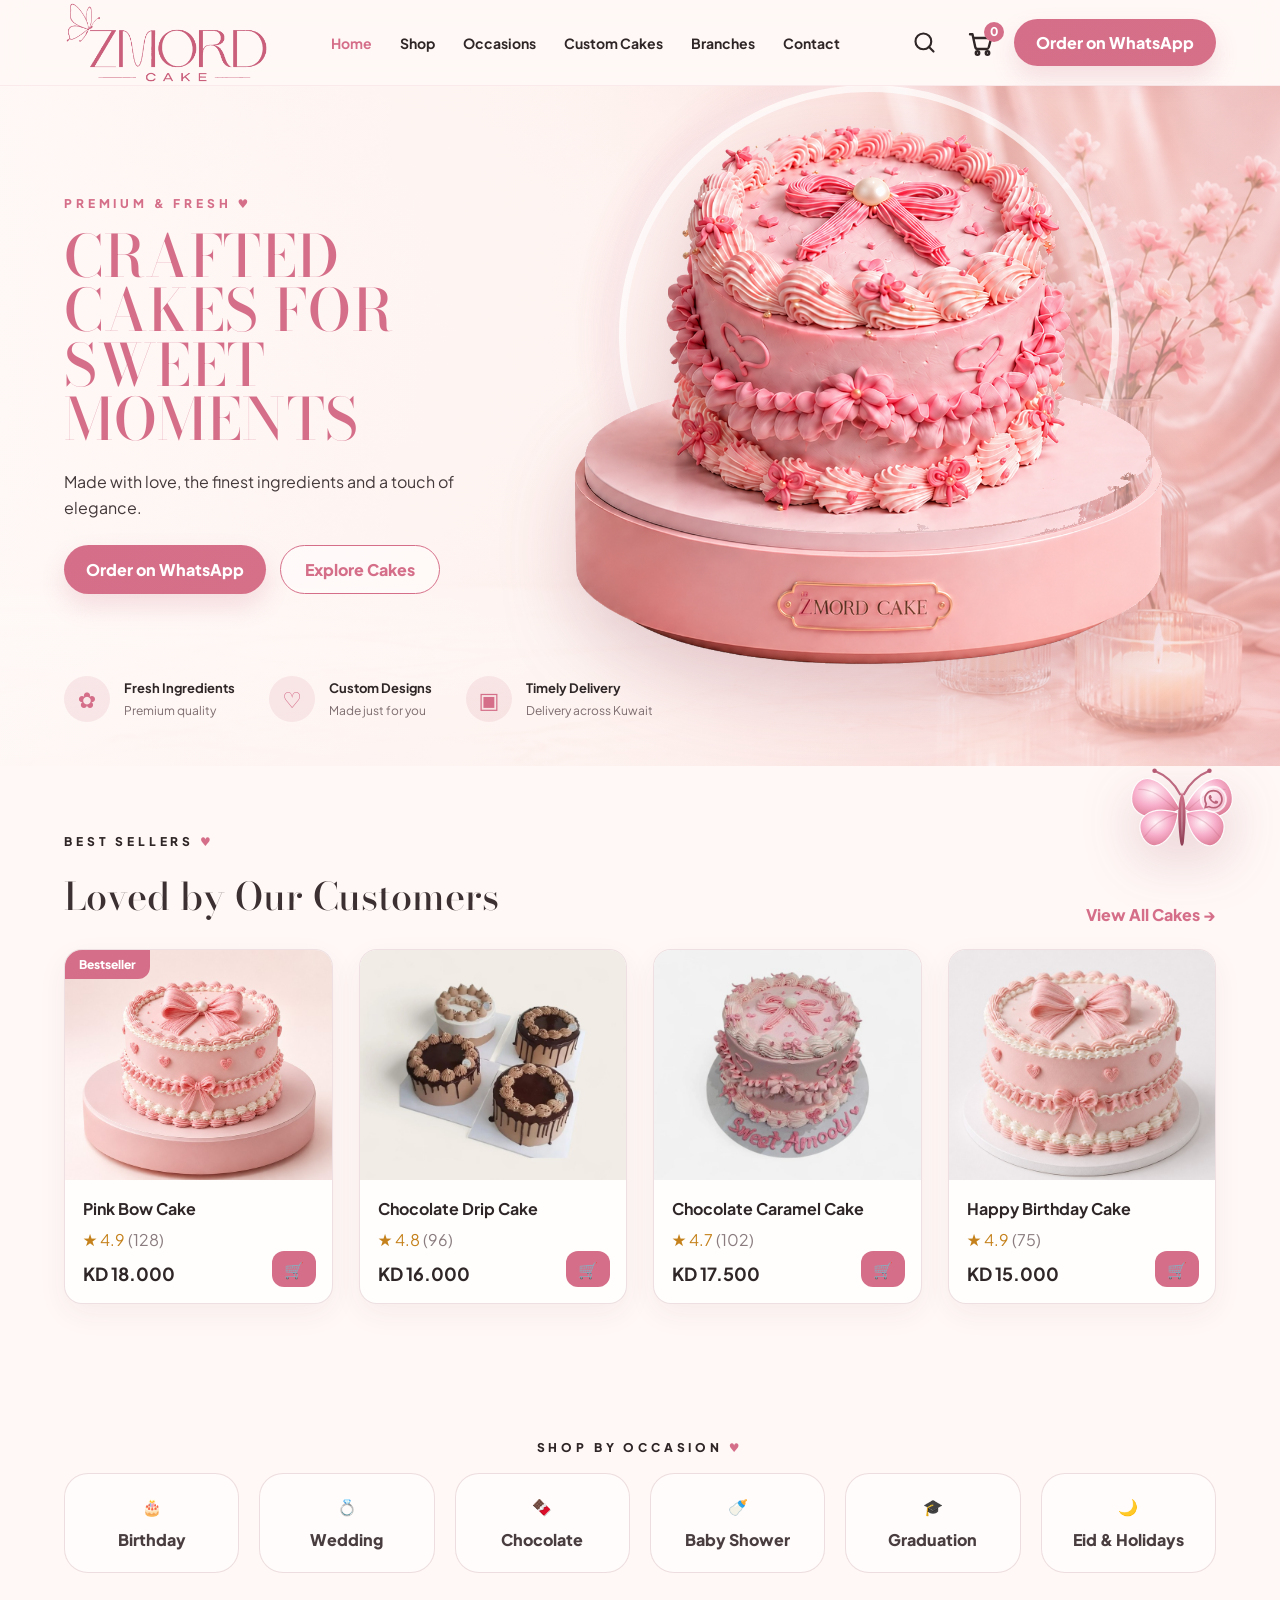
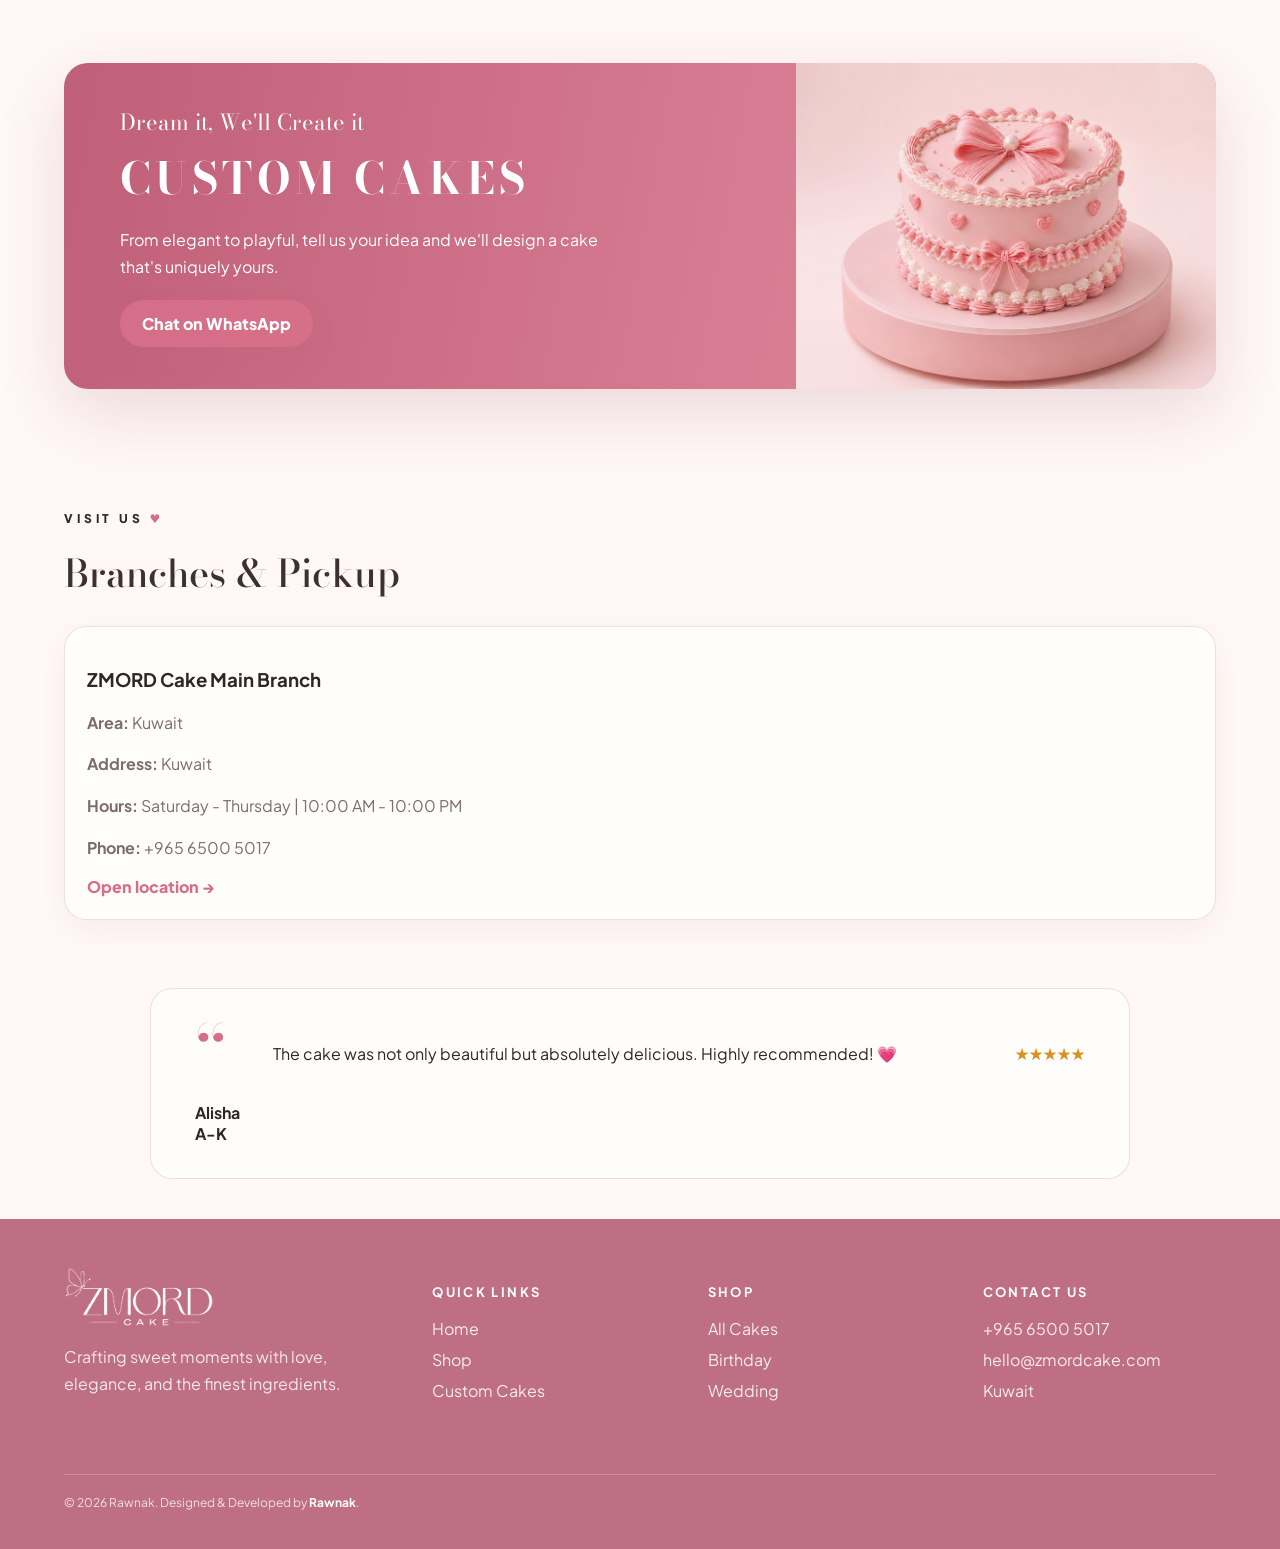
==== commit 3451ad39: "Add files via upload" ====
--- a/index.html
+++ b/index.html
@@ -12,8 +12,15 @@
   <script>const zmordSystemDark=window.matchMedia&&window.matchMedia("(prefers-color-scheme: dark)").matches;document.documentElement.dataset.theme=zmordSystemDark?"dark":"light";document.documentElement.style.colorScheme="light dark";</script>
   <link rel="stylesheet" href="styles.css"/><title>ZMORD Cake — Sweet Moments</title></head><body>
 <main class="page-shell">
-<header class="navbar"><a class="brand" href="index.html"><img class="logo-light" data-logo-light src="assets/logo-light.png" alt="ZMORD Cake"><img class="logo-dark" data-logo-dark src="assets/logo-dark.png" alt="ZMORD Cake"></a><nav class="nav-links"><a class="active" href="index.html">Home</a><a href="products.html">Shop</a><a href="#occasions">Occasions</a><a href="#custom">Custom Cakes</a><a href="#branches">Branches</a><a href="#contact">Contact</a></nav><div class="nav-actions"><button class="icon-btn">⌕</button><button class="icon-btn cart"><span data-cart-count>0</span>🛒</button><a class="whatsapp-nav" data-whatsapp href="https://wa.me/96565005017" target="_blank">Order on WhatsApp</a></div><button class="menu-btn">☰</button></header>
-<section class="hero" data-section="hero"><img class="hero-bg" data-hero-bg src="assets/hero-bg.png" alt=""><div class="hero-content"><div class="hero-copy"><p class="eyebrow"><span data-hero-eyebrow>PREMIUM & FRESH</span> <span>♥</span></p><h1><span data-hero-title>Crafted Cakes for</span><span data-hero-highlight>Sweet Moments</span></h1><p class="subtext" data-hero-text>Made with love, the finest ingredients and a touch of elegance.</p><div class="hero-buttons"><a class="btn primary" data-whatsapp href="https://wa.me/96565005017" target="_blank">Order on WhatsApp</a><a class="btn ghost" href="products.html">Explore Cakes</a></div></div><div class="hero-stage"><div class="light-ring"></div><img class="cake-img" data-hero-cake src="assets/hero-cake.png" alt="Cake"></div></div><div class="trust-row"><article><span>✿</span><strong>Fresh Ingredients</strong><small>Premium quality</small></article><article><span>♡</span><strong>Custom Designs</strong><small>Made just for you</small></article><article><span>▣</span><strong>Timely Delivery</strong><small data-delivery-text>Delivery across Kuwait</small></article></div></section>
+<header class="navbar"><a class="brand" href="index.html"><img class="logo-light" data-logo-light src="assets/logo-light.png" alt="ZMORD Cake"><img class="logo-dark" data-logo-dark src="assets/logo-dark.png" alt="ZMORD Cake"></a><nav class="nav-links"><a class="active" href="index.html">Home</a><a href="products.html">Shop</a><a href="#occasions">Occasions</a><a href="#custom">Custom Cakes</a><a href="#branches">Branches</a><a href="#contact">Contact</a></nav><div class="nav-actions"><button class="icon-btn search-btn" aria-label="Search"><svg viewBox="0 0 24 24" aria-hidden="true">
+  <circle cx="11" cy="11" r="7"></circle>
+  <path d="M20 20l-4.2-4.2"></path>
+</svg></button><button class="icon-btn cart" aria-label="Cart"><span data-cart-count>0</span><svg viewBox="0 0 24 24" aria-hidden="true">
+  <path d="M4 5h2l2.2 10.2a2 2 0 0 0 2 1.6h6.9a2 2 0 0 0 1.9-1.4L21 8H7"></path>
+  <circle cx="10" cy="20" r="1.4"></circle>
+  <circle cx="18" cy="20" r="1.4"></circle>
+</svg></button><a class="whatsapp-nav" data-whatsapp href="https://wa.me/96565005017" target="_blank">Order on WhatsApp</a></div><button class="menu-btn">☰</button></header>
+<section class="hero" data-section="hero"><img class="hero-bg" data-hero-bg src="assets/hero-bg.png" alt=""><div class="petals-layer" aria-hidden="true"></div><div class="hero-content"><div class="hero-copy"><p class="eyebrow"><span data-hero-eyebrow>PREMIUM & FRESH</span> <span>♥</span></p><h1><span data-hero-title>Crafted Cakes for</span><span data-hero-highlight>Sweet Moments</span></h1><p class="subtext" data-hero-text>Made with love, the finest ingredients and a touch of elegance.</p><div class="hero-buttons"><a class="btn primary" data-whatsapp href="https://wa.me/96565005017" target="_blank">Order on WhatsApp</a><a class="btn ghost" href="products.html">Explore Cakes</a></div></div><div class="hero-stage"><div class="light-ring"></div><img class="cake-img" data-hero-cake src="assets/hero-cake.png" alt="Cake"></div></div><div class="trust-row"><article><span>✿</span><strong>Fresh Ingredients</strong><small>Premium quality</small></article><article><span>♡</span><strong>Custom Designs</strong><small>Made just for you</small></article><article><span>▣</span><strong>Timely Delivery</strong><small data-delivery-text>Delivery across Kuwait</small></article></div></section>
 <section class="section products" data-section="featured"><div class="section-head"><div><p class="eyebrow">BEST SELLERS <span>♥</span></p><h2>Loved by Our Customers</h2></div><a class="text-link" href="products.html">View All Cakes →</a></div><div class="product-grid" data-featured-products></div></section>
 <section class="section" id="occasions" data-section="occasions"><p class="eyebrow center">SHOP BY OCCASION <span>♥</span></p><div class="occasion-grid"><a href="products.html?category=birthday">🎂<span>Birthday</span></a><a href="products.html?category=wedding">💍<span>Wedding</span></a><a href="products.html?category=chocolate">🍫<span>Chocolate</span></a><a href="products.html?category=baby">🍼<span>Baby Shower</span></a><a href="products.html?category=graduation">🎓<span>Graduation</span></a><a href="products.html">🌙<span>Eid & Holidays</span></a></div></section>
 <section class="custom-banner" id="custom" data-section="custom"><div><p>Dream it, We'll Create it</p><h2>Custom Cakes</h2><span>From elegant to playful, tell us your idea and we'll design a cake that's uniquely yours.</span><a class="btn primary" data-whatsapp href="https://wa.me/96565005017" target="_blank">Chat on WhatsApp</a></div><img src="assets/product-base.jpg" alt=""></section>
--- a/styles.css
+++ b/styles.css
@@ -49,3 +49,261 @@
   background:rgba(255,255,255,.66);
   border:1px solid var(--line);
 }
+
+
+
+/* ================================
+   V5 FIX: NAV ICONS + PETALS + BUTTERFLY TRANSITION
+   Put at the end to override previous CSS.
+================================ */
+
+/* Nav icons: force real SVG sizing instead of browser emoji/glyph rendering */
+.icon-btn {
+  width: 44px !important;
+  height: 44px !important;
+  min-width: 44px !important;
+  padding: 0 !important;
+  border: 0 !important;
+  border-radius: 999px !important;
+  background: transparent !important;
+  display: inline-grid !important;
+  place-items: center !important;
+  color: #2f2727 !important;
+  position: relative !important;
+  line-height: 1 !important;
+  font-size: 0 !important;
+}
+
+.icon-btn svg {
+  width: 27px !important;
+  height: 27px !important;
+  display: block !important;
+  fill: none !important;
+  stroke: #2f2727 !important;
+  stroke-width: 1.9 !important;
+  stroke-linecap: round !important;
+  stroke-linejoin: round !important;
+  filter: none !important;
+  opacity: 1 !important;
+}
+
+.icon-btn.cart svg {
+  width: 30px !important;
+  height: 30px !important;
+}
+
+.cart span[data-cart-count] {
+  position: absolute !important;
+  right: -2px !important;
+  top: 1px !important;
+  width: 20px !important;
+  height: 20px !important;
+  min-width: 20px !important;
+  border-radius: 50% !important;
+  background: var(--rose) !important;
+  color: #fff !important;
+  display: grid !important;
+  place-items: center !important;
+  font-size: 12px !important;
+  font-weight: 800 !important;
+  line-height: 1 !important;
+  z-index: 4 !important;
+}
+
+.nav-actions {
+  align-items: center !important;
+}
+
+/* Falling petals layer */
+.hero {
+  isolation: isolate !important;
+}
+
+.petals-layer {
+  position: absolute !important;
+  inset: 86px 0 0 0 !important;
+  z-index: 2 !important;
+  pointer-events: none !important;
+  overflow: hidden !important;
+}
+
+.falling-petal {
+  position: absolute !important;
+  top: -70px !important;
+  left: var(--x, 50%) !important;
+  width: var(--size, 30px) !important;
+  height: calc(var(--size, 30px) * .68) !important;
+  border-radius: 80% 0 80% 0 !important;
+  background:
+    radial-gradient(circle at 30% 30%, rgba(255,255,255,.88), transparent 26%),
+    linear-gradient(135deg, rgba(255,177,196,.86), rgba(213,111,137,.46)) !important;
+  opacity: var(--opacity, .58) !important;
+  transform: translate3d(0,0,0) rotate(var(--r, 0deg)) !important;
+  filter: blur(var(--blur, 0px)) drop-shadow(0 8px 10px rgba(177,78,104,.12)) !important;
+  animation:
+    petalFall var(--duration, 9s) linear var(--delay, 0s) infinite,
+    petalSwing calc(var(--duration, 9s) * .52) ease-in-out var(--delay, 0s) infinite alternate !important;
+}
+
+.falling-petal::after {
+  content: "" !important;
+  position: absolute !important;
+  inset: 18% 20% auto auto !important;
+  width: 42% !important;
+  height: 1px !important;
+  background: rgba(183,78,103,.28) !important;
+  transform: rotate(-25deg) !important;
+}
+
+@keyframes petalFall {
+  0% {
+    transform: translate3d(0, -90px, 0) rotate(var(--r, 0deg));
+  }
+  100% {
+    transform: translate3d(var(--drift, 70px), calc(100vh + 150px), 0) rotate(calc(var(--r, 0deg) + 520deg));
+  }
+}
+
+@keyframes petalSwing {
+  0% {
+    margin-left: -18px;
+  }
+  100% {
+    margin-left: 28px;
+  }
+}
+
+/* Butterfly transition overlay */
+.butterfly-transition {
+  position: fixed !important;
+  inset: 0 !important;
+  z-index: 99999 !important;
+  pointer-events: none !important;
+  overflow: hidden !important;
+  background: rgba(255, 248, 246, 0) !important;
+  opacity: 0 !important;
+  transition: background .45s ease, opacity .2s ease !important;
+}
+
+.butterfly-transition.active {
+  opacity: 1 !important;
+  background: rgba(255, 248, 246, .18) !important;
+  backdrop-filter: blur(1.5px) !important;
+}
+
+.leader-butterfly {
+  position: fixed !important;
+  left: var(--leader-x) !important;
+  top: var(--leader-y) !important;
+  width: 118px !important;
+  height: 98px !important;
+  z-index: 100000 !important;
+  transform: translate(-50%, -50%) rotate(-3deg) scale(1) !important;
+  animation: leaderFlyOut 1.65s cubic-bezier(.18,.78,.2,1) forwards !important;
+  filter: drop-shadow(0 18px 26px rgba(156,61,86,.22)) !important;
+  pointer-events: none !important;
+}
+
+.swarm-butterfly {
+  position: absolute !important;
+  width: var(--size) !important;
+  height: var(--size) !important;
+  left: var(--start-x) !important;
+  top: var(--start-y) !important;
+  transform: translate(-50%, -50%) scale(.35) rotate(var(--start-r)) !important;
+  opacity: 0 !important;
+  animation: followLeaderFly 1.65s cubic-bezier(.16,.84,.22,1) forwards !important;
+  animation-delay: var(--delay) !important;
+  filter: drop-shadow(0 12px 18px rgba(156,61,86,.2)) !important;
+}
+
+.leader-butterfly svg,
+.swarm-butterfly svg {
+  width: 100% !important;
+  height: 100% !important;
+  overflow: visible !important;
+}
+
+.leader-butterfly .mini-left,
+.swarm-butterfly .mini-left {
+  transform-origin: 50% 55% !important;
+  animation: miniFlapLeft .3s ease-in-out infinite !important;
+}
+
+.leader-butterfly .mini-right,
+.swarm-butterfly .mini-right {
+  transform-origin: 50% 55% !important;
+  animation: miniFlapRight .3s ease-in-out infinite !important;
+}
+
+.transition-center-glow {
+  position: fixed !important;
+  left: var(--click-x) !important;
+  top: var(--click-y) !important;
+  width: 34px !important;
+  height: 34px !important;
+  border-radius: 999px !important;
+  background: radial-gradient(circle, rgba(255,255,255,.95), rgba(245,174,198,.75), transparent 72%) !important;
+  transform: translate(-50%, -50%) scale(0) !important;
+  animation: centerGlow 1.15s ease-out forwards !important;
+}
+
+@keyframes leaderFlyOut {
+  0% { opacity: 1; transform: translate(-50%, -50%) rotate(-3deg) scale(1); }
+  28% { opacity: 1; transform: translate(calc(var(--leader-mid-x) - var(--leader-x)), calc(var(--leader-mid-y) - var(--leader-y))) rotate(-18deg) scale(1.06); }
+  100% { opacity: 0; transform: translate(calc(var(--leader-end-x) - var(--leader-x)), calc(var(--leader-end-y) - var(--leader-y))) rotate(-34deg) scale(.74); }
+}
+
+@keyframes followLeaderFly {
+  0% { opacity: 0; transform: translate(-50%, -50%) scale(.22) rotate(var(--start-r)); }
+  10% { opacity: .95; }
+  35% { opacity: .95; transform: translate(calc(var(--mid-x) - var(--start-x)), calc(var(--mid-y) - var(--start-y))) scale(.78) rotate(var(--mid-r)); }
+  100% { opacity: 0; transform: translate(calc(var(--end-x) - var(--start-x)), calc(var(--end-y) - var(--start-y))) scale(.56) rotate(var(--end-r)); }
+}
+
+@keyframes centerGlow {
+  0% { opacity: 0; transform: translate(-50%, -50%) scale(0); }
+  35% { opacity: .85; }
+  100% { opacity: 0; transform: translate(-50%, -50%) scale(12); }
+}
+
+@keyframes miniFlapLeft {
+  0%, 100% { transform: rotateY(0deg) rotate(-4deg); }
+  50% { transform: rotateY(58deg) rotate(-18deg) scaleX(.72); }
+}
+
+@keyframes miniFlapRight {
+  0%, 100% { transform: rotateY(0deg) rotate(4deg); }
+  50% { transform: rotateY(-58deg) rotate(18deg) scaleX(.72); }
+}
+
+@media (max-width: 720px) {
+  .icon-btn {
+    width: 36px !important;
+    height: 36px !important;
+    min-width: 36px !important;
+  }
+
+  .icon-btn svg {
+    width: 25px !important;
+    height: 25px !important;
+  }
+
+  .icon-btn.cart svg {
+    width: 28px !important;
+    height: 28px !important;
+  }
+
+  .cart span[data-cart-count] {
+    width: 18px !important;
+    height: 18px !important;
+    min-width: 18px !important;
+    font-size: 11px !important;
+    top: -1px !important;
+    right: -2px !important;
+  }
+
+  .petals-layer {
+    inset: 64px 0 0 0 !important;
+  }
+}
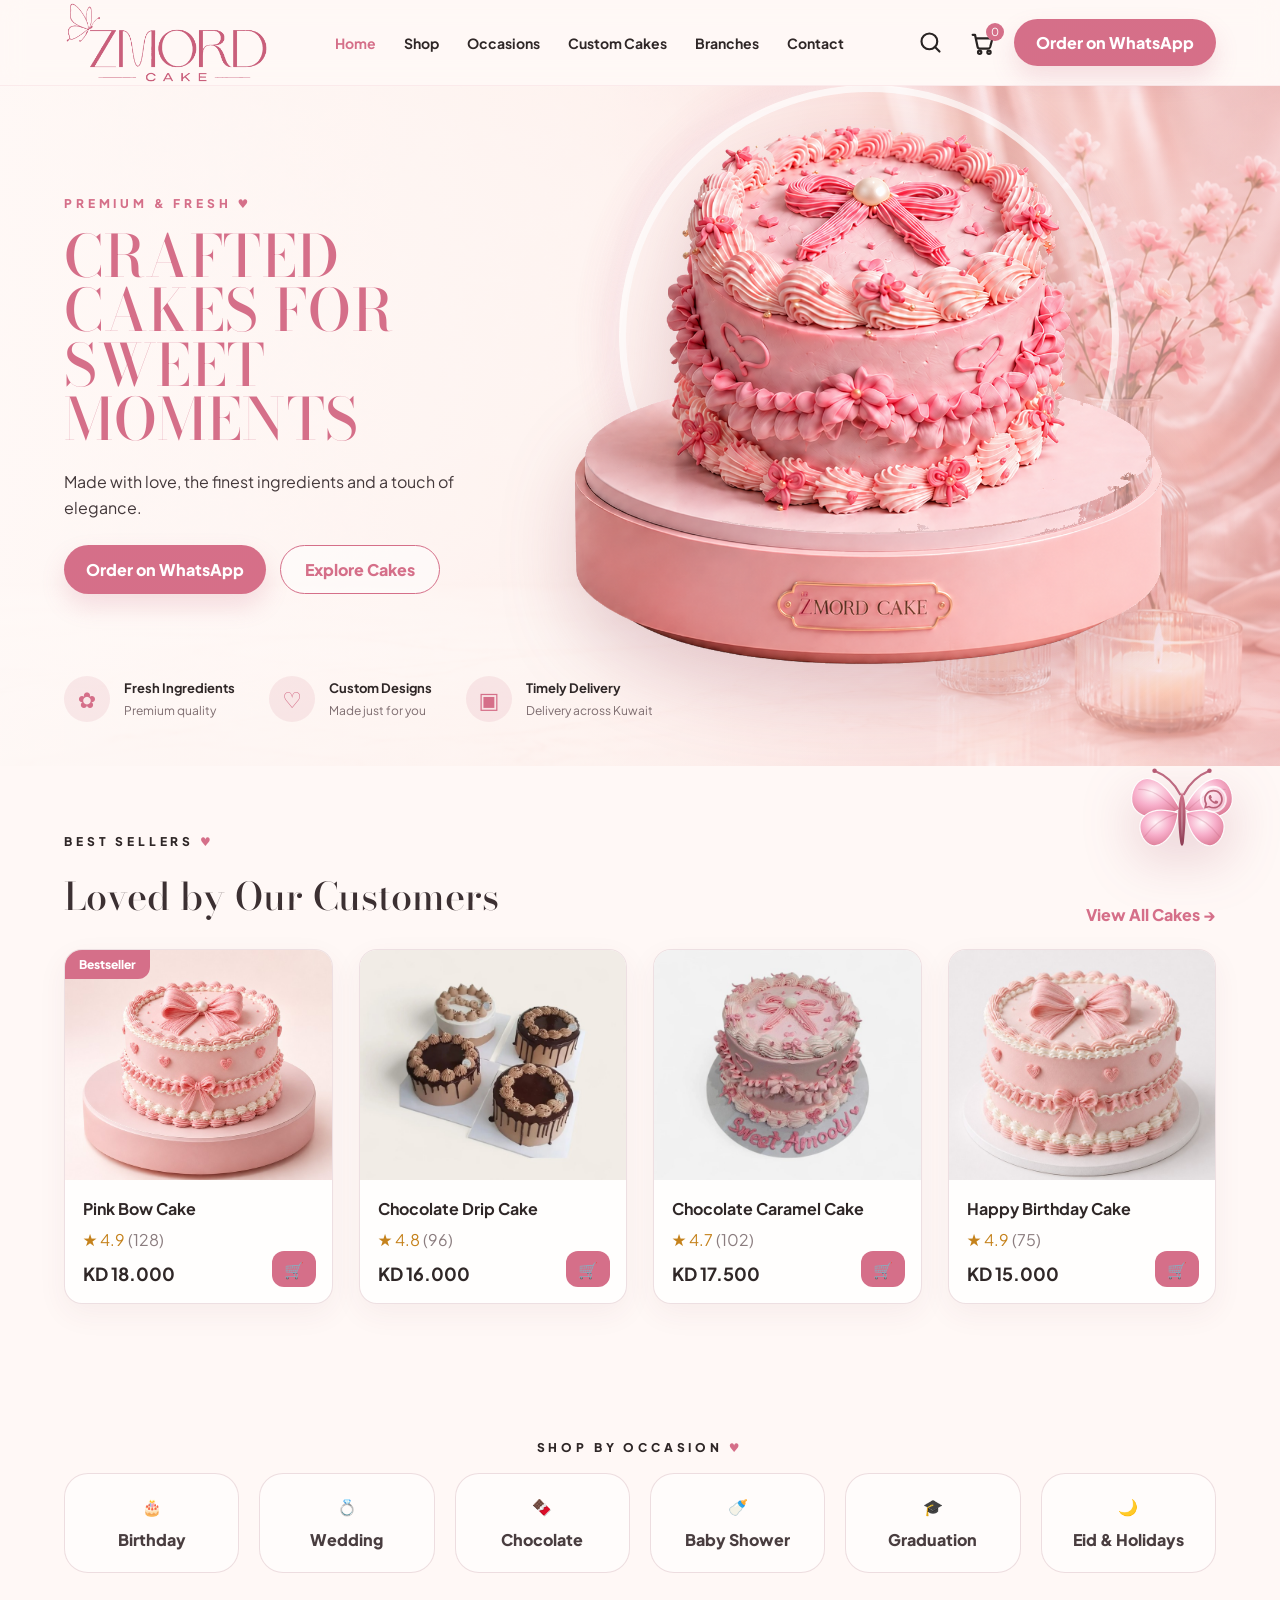
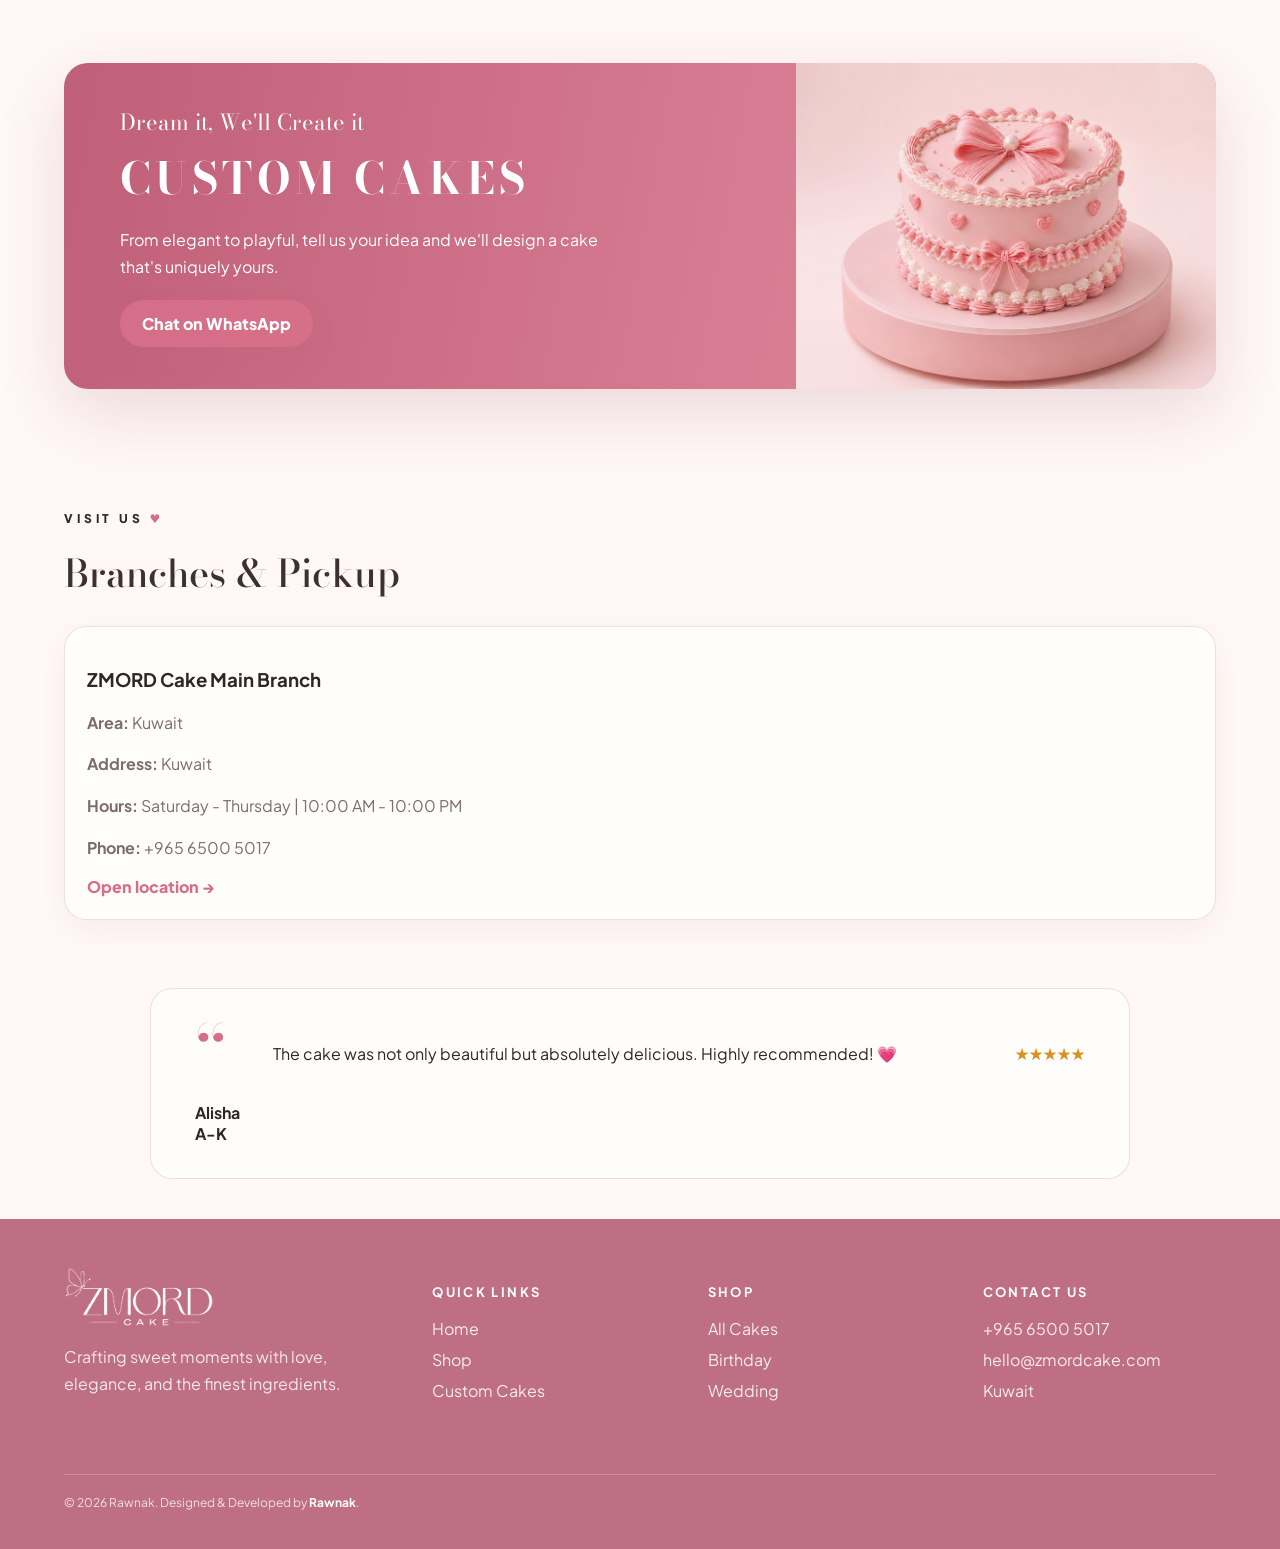
==== commit 44f06e17: "Add files via upload" ====
--- a/index.html
+++ b/index.html
@@ -28,5 +28,46 @@
 <section class="section testimonial" data-section="testimonials"><div class="quote">“</div><p>The cake was not only beautiful but absolutely delicious. Highly recommended! 💗</p><div class="rating">★★★★★</div><strong>Alisha A-K</strong></section>
 <footer class="footer" id="contact"><div class="footer-logo"><img data-footer-logo src="assets/logo-clean-white.png" alt=""><p>Crafting sweet moments with love, elegance, and the finest ingredients.</p></div><div><h4>Quick Links</h4><a href="index.html">Home</a><a href="products.html">Shop</a><a href="#custom">Custom Cakes</a></div><div><h4>Shop</h4><a href="products.html">All Cakes</a><a href="products.html?category=birthday">Birthday</a><a href="products.html?category=wedding">Wedding</a></div><div><h4>Contact Us</h4><a data-phone href="tel:+96565005017">+965 6500 5017</a><a data-email href="mailto:hello@zmordcake.com">hello@zmordcake.com</a><a href="#branches">Kuwait</a></div><div class="copyright">© 2026 Rawnak. Designed &amp; Developed by <strong>Rawnak</strong>.</div></footer></main>
 <div class="modal" data-product-modal></div><div class="drawer" data-order-drawer></div><a class="floating-butterfly-whatsapp" href="https://wa.me/96565005017" target="_blank" rel="noopener" aria-label="Order on WhatsApp" data-butterfly-link>
-  <svg class="butterfly-svg" viewBox="0 0 120 100" aria-hidden="true"><defs><radialGradient id="wingGradient" cx="42%" cy="34%" r="78%"><stop offset="0%" stop-color="#fff5f8"/><stop offset="46%" stop-color="#f7aeca"/><stop offset="100%" stop-color="#d56f89"/></radialGradient><linearGradient id="bodyGradient" x1="0" x2="0" y1="0" y2="1"><stop offset="0%" stop-color="#cf7088"/><stop offset="100%" stop-color="#8e3f56"/></linearGradient></defs><g class="butterfly-core"><path class="antenna" d="M58 34 C51 20, 42 14, 32 10"/><path class="antenna" d="M62 34 C69 20, 78 14, 88 10"/><circle class="antenna-dot" cx="32" cy="10" r="2.3"/><circle class="antenna-dot" cx="88" cy="10" r="2.3"/><g class="wing-left"><path class="wing-shape" d="M58 49 C38 11, 14 10, 9 34 C5 56, 31 66, 58 49Z"/><path class="wing-shape" d="M56 53 C26 44, 10 59, 20 78 C31 97, 52 82, 56 53Z"/><path class="wing-lines" d="M53 49 C39 36, 28 28, 16 29"/><path class="wing-lines" d="M54 54 C38 59, 29 67, 22 77"/></g><g class="wing-right"><path class="wing-shape" d="M62 49 C82 11, 106 10, 111 34 C115 56, 89 66, 62 49Z"/><path class="wing-shape" d="M64 53 C94 44, 110 59, 100 78 C89 97, 68 82, 64 53Z"/><path class="wing-lines" d="M67 49 C81 36, 92 28, 104 29"/><path class="wing-lines" d="M66 54 C82 59, 91 67, 98 77"/><g class="whatsapp-wing-badge"><circle class="whatsapp-badge-bg" cx="92" cy="39" r="12.8"/><path class="whatsapp-mark" transform="translate(80.2 27.2) scale(.74)" d="M16.03 3C8.88 3 3.08 8.8 3.08 15.95c0 2.28.6 4.5 1.74 6.45L3 29l6.78-1.78a12.86 12.86 0 0 0 6.25 1.6h.01C23.18 28.82 29 23.02 29 15.87 29 8.74 23.18 3 16.03 3Zm0 23.62h-.01c-1.86 0-3.69-.5-5.29-1.45l-.38-.23-4.02 1.05 1.07-3.91-.25-.4a10.66 10.66 0 0 1-1.65-5.73c0-5.82 4.73-10.55 10.56-10.55 2.82 0 5.47 1.1 7.46 3.09a10.48 10.48 0 0 1 3.09 7.43c0 5.82-4.75 10.7-10.58 10.7Zm5.79-7.9c-.32-.16-1.88-.93-2.17-1.04-.29-.1-.5-.16-.72.16-.21.32-.83 1.04-1.02 1.25-.19.21-.38.24-.7.08-.32-.16-1.35-.5-2.57-1.58-.95-.85-1.59-1.9-1.78-2.22-.19-.32-.02-.49.14-.65.15-.15.32-.38.48-.57.16-.19.21-.32.32-.53.1-.21.05-.4-.03-.56-.08-.16-.72-1.73-.98-2.37-.26-.62-.52-.54-.72-.55h-.61c-.21 0-.56.08-.85.4-.29.32-1.12 1.09-1.12 2.66s1.15 3.09 1.31 3.3c.16.21 2.27 3.46 5.5 4.85.77.33 1.37.53 1.84.68.77.25 1.47.21 2.03.13.62-.09 1.88-.77 2.15-1.51.27-.75.27-1.39.19-1.52-.08-.13-.29-.21-.61-.37Z"/></g></g><path class="body" d="M60 32 C56 41, 55 55, 58 82 C58.5 88, 61.5 88, 62 82 C65 55, 64 41, 60 32Z"/><path class="body-highlight" d="M60 39 C59 52, 59 65, 60 79 C60.8 65, 60.8 52, 60 39Z"/></g></svg>
+  <svg class="butterfly-svg" viewBox="0 0 120 100" aria-hidden="true">
+    <defs>
+      <radialGradient id="wingGradient" cx="42%" cy="34%" r="78%">
+        <stop offset="0%" stop-color="#fff5f8" />
+        <stop offset="46%" stop-color="#f7aeca" />
+        <stop offset="100%" stop-color="#d56f89" />
+      </radialGradient>
+      <linearGradient id="bodyGradient" x1="0" x2="0" y1="0" y2="1">
+        <stop offset="0%" stop-color="#cf7088" />
+        <stop offset="100%" stop-color="#8e3f56" />
+      </linearGradient>
+    </defs>
+
+    <g class="butterfly-core">
+      <path class="antenna" d="M58 34 C51 20, 42 14, 32 10" />
+      <path class="antenna" d="M62 34 C69 20, 78 14, 88 10" />
+      <circle class="antenna-dot" cx="32" cy="10" r="2.3" />
+      <circle class="antenna-dot" cx="88" cy="10" r="2.3" />
+
+      <g class="wing-left">
+        <path class="wing-shape" d="M58 49 C38 11, 14 10, 9 34 C5 56, 31 66, 58 49Z" />
+        <path class="wing-shape" d="M56 53 C26 44, 10 59, 20 78 C31 97, 52 82, 56 53Z" />
+        <path class="wing-lines" d="M53 49 C39 36, 28 28, 16 29" />
+        <path class="wing-lines" d="M54 54 C38 59, 29 67, 22 77" />
+      </g>
+
+      <g class="wing-right">
+        <path class="wing-shape" d="M62 49 C82 11, 106 10, 111 34 C115 56, 89 66, 62 49Z" />
+        <path class="wing-shape" d="M64 53 C94 44, 110 59, 100 78 C89 97, 68 82, 64 53Z" />
+        <path class="wing-lines" d="M67 49 C81 36, 92 28, 104 29" />
+        <path class="wing-lines" d="M66 54 C82 59, 91 67, 98 77" />
+
+        <g class="whatsapp-wing-badge">
+          <circle class="whatsapp-badge-bg" cx="92" cy="39" r="12.8" />
+          <path class="whatsapp-mark" transform="translate(80.2 27.2) scale(.74)" d="M16.03 3C8.88 3 3.08 8.8 3.08 15.95c0 2.28.6 4.5 1.74 6.45L3 29l6.78-1.78a12.86 12.86 0 0 0 6.25 1.6h.01C23.18 28.82 29 23.02 29 15.87 29 8.74 23.18 3 16.03 3Zm0 23.62h-.01c-1.86 0-3.69-.5-5.29-1.45l-.38-.23-4.02 1.05 1.07-3.91-.25-.4a10.66 10.66 0 0 1-1.65-5.73c0-5.82 4.73-10.55 10.56-10.55 2.82 0 5.47 1.1 7.46 3.09a10.48 10.48 0 0 1 3.09 7.43c0 5.82-4.75 10.7-10.58 10.7Zm5.79-7.9c-.32-.16-1.88-.93-2.17-1.04-.29-.1-.5-.16-.72.16-.21.32-.83 1.04-1.02 1.25-.19.21-.38.24-.7.08-.32-.16-1.35-.5-2.57-1.58-.95-.85-1.59-1.9-1.78-2.22-.19-.32-.02-.49.14-.65.15-.15.32-.38.48-.57.16-.19.21-.32.32-.53.1-.21.05-.4-.03-.56-.08-.16-.72-1.73-.98-2.37-.26-.62-.52-.54-.72-.55h-.61c-.21 0-.56.08-.85.4-.29.32-1.12 1.09-1.12 2.66s1.15 3.09 1.31 3.3c.16.21 2.27 3.46 5.5 4.85.77.33 1.37.53 1.84.68.77.25 1.47.21 2.03.13.62-.09 1.88-.77 2.15-1.51.27-.75.27-1.39.19-1.52-.08-.13-.29-.21-.61-.37Z" />
+        </g>
+      </g>
+
+      <path class="body" d="M60 32 C56 41, 55 55, 58 82 C58.5 88, 61.5 88, 62 82 C65 55, 64 41, 60 32Z" />
+      <path class="body-highlight" d="M60 39 C59 52, 59 65, 60 79 C60.8 65, 60.8 52, 60 39Z" />
+    </g>
+  </svg>
 </a><script src="data.js"></script><script src="firebase-config.js"></script><script src="firebase-service.js"></script><script src="script.js"></script></body></html>
--- a/styles.css
+++ b/styles.css
@@ -51,40 +51,341 @@
 }
 
 
-
-/* ================================
-   V5 FIX: NAV ICONS + PETALS + BUTTERFLY TRANSITION
-   Put at the end to override previous CSS.
-================================ */
-
-/* Nav icons: force real SVG sizing instead of browser emoji/glyph rendering */
+/* =========================================================
+   V8 EXACT BUTTERFLY
+   CSS from your uploaded file, plus safe integration fixes.
+========================================================= */
+
+/* Hero petals layer behind content */
+.hero {
+  position: relative !important;
+  isolation: isolate !important;
+  overflow: hidden !important;
+}
+
+.hero-bg {
+  z-index: 0 !important;
+}
+
+.hero::after {
+  z-index: 1 !important;
+}
+
+.petals-layer {
+  position: absolute !important;
+  left: 0 !important;
+  right: 0 !important;
+  top: 86px !important;
+  bottom: 0 !important;
+  z-index: 2 !important;
+  pointer-events: none !important;
+  overflow: hidden !important;
+}
+
+.hero-content,
+.hero-copy,
+.hero-stage,
+.trust-row {
+  position: relative !important;
+  z-index: 4 !important;
+}
+
+/* Petal fallback if petal image assets are missing */
+.petal {
+  position: absolute !important;
+  top: -90px !important;
+  background-size: contain !important;
+  background-repeat: no-repeat !important;
+  background-position: center !important;
+  opacity: .72 !important;
+  filter: drop-shadow(0 8px 10px rgba(177,79,99,.08)) !important;
+  animation: petalFall linear infinite !important;
+}
+
+.petal::before {
+  content: "" !important;
+  position: absolute !important;
+  inset: 10% !important;
+  border-radius: 80% 0 80% 0 !important;
+  background:
+    radial-gradient(circle at 28% 28%, rgba(255,255,255,.92), transparent 24%),
+    linear-gradient(135deg, rgba(255,182,202,.62), rgba(213,111,137,.34)) !important;
+  transform: rotate(-18deg) !important;
+}
+
+.petal.blur {
+  filter: blur(1px) drop-shadow(0 8px 10px rgba(177,79,99,.08)) !important;
+  opacity: .42 !important;
+}
+
+.petal.front {
+  opacity: .45 !important;
+  filter: blur(.7px) drop-shadow(0 8px 10px rgba(177,79,99,.08)) !important;
+}
+
+@keyframes petalFall {
+  0%{transform:translate3d(0,-10vh,0) rotate(0deg);opacity:0}
+  10%{opacity:var(--op,.72)}
+  40%{transform:translate3d(var(--drift1,40px),38vh,0) rotate(130deg)}
+  70%{transform:translate3d(var(--drift2,-30px),72vh,0) rotate(240deg)}
+  100%{transform:translate3d(var(--drift3,25px),112vh,0) rotate(360deg);opacity:0}
+}
+
+/* Uploaded butterfly CSS */
+.floating-butterfly-whatsapp{
+  position:fixed;
+  right:34px;
+  bottom:34px;
+  width:128px;
+  height:112px;
+  z-index:30;
+  display:grid;
+  place-items:center;
+  text-decoration:none;
+  isolation:isolate;
+  cursor:pointer;
+  filter:drop-shadow(0 18px 26px rgba(156,61,86,.22));
+}
+
+.butterfly-svg{
+  width:118px;
+  height:98px;
+  overflow:visible;
+}
+
+.butterfly-core{
+  transform-origin:60px 54px;
+  animation:floatButterfly 4s ease-in-out infinite;
+}
+
+.wing-left{
+  transform-origin:58px 52px;
+  animation:flapLeft .82s ease-in-out infinite;
+}
+
+.wing-right{
+  transform-origin:62px 52px;
+  animation:flapRight .82s ease-in-out infinite;
+}
+
+.wing-shape{
+  fill:url(#wingGradient);
+  stroke:rgba(255,255,255,.92);
+  stroke-width:1.2;
+}
+
+.wing-lines{
+  fill:none;
+  stroke:rgba(181,81,108,.22);
+  stroke-width:1.2;
+  stroke-linecap:round;
+}
+
+.body{
+  fill:url(#bodyGradient);
+}
+
+.body-highlight{
+  fill:rgba(255,255,255,.35);
+}
+
+.antenna{
+  fill:none;
+  stroke:#b65a73;
+  stroke-width:2.2;
+  stroke-linecap:round;
+  opacity:.9;
+}
+
+.antenna-dot{
+  fill:#b65a73;
+}
+
+.whatsapp-wing-badge{
+  transform-origin:93px 40px;
+  animation:badgePulse 3.2s ease-in-out infinite;
+  opacity:.96;
+}
+
+.whatsapp-badge-bg{
+  fill:rgba(255,255,255,.42);
+  stroke:rgba(255,255,255,.78);
+  stroke-width:2;
+}
+
+.whatsapp-mark{
+  fill:#b85f76;
+}
+
+.floating-butterfly-whatsapp:hover .wing-left,
+.floating-butterfly-whatsapp:hover .wing-right{
+  animation-duration:.48s;
+}
+
+.floating-butterfly-whatsapp:hover .butterfly-core{
+  animation-duration:2.4s;
+}
+
+.butterfly-transition{
+  position:fixed;
+  inset:0;
+  z-index:9999;
+  pointer-events:none;
+  overflow:hidden;
+  background:rgba(255,248,246,0);
+  opacity:0;
+  transition:background .45s ease, opacity .2s ease;
+}
+
+.butterfly-transition.active{
+  opacity:1;
+  background:rgba(255,248,246,.18);
+  backdrop-filter:blur(1.5px);
+}
+
+.leader-butterfly{
+  position:fixed;
+  left:var(--leader-x);
+  top:var(--leader-y);
+  width:118px;
+  height:98px;
+  z-index:10000;
+  transform:translate(-50%,-50%) rotate(-3deg) scale(1);
+  animation:leaderFlyOut 1.65s cubic-bezier(.18,.78,.2,1) forwards;
+  filter:drop-shadow(0 18px 26px rgba(156,61,86,.22));
+  pointer-events:none;
+}
+
+.leader-butterfly svg,
+.swarm-butterfly svg{
+  width:100%;
+  height:100%;
+  overflow:visible;
+}
+
+.swarm-butterfly{
+  position:absolute;
+  width:var(--size);
+  height:var(--size);
+  left:var(--start-x);
+  top:var(--start-y);
+  transform:translate(-50%,-50%) scale(.35) rotate(var(--start-r));
+  opacity:0;
+  animation:followLeaderFly 1.65s cubic-bezier(.16,.84,.22,1) forwards;
+  animation-delay:var(--delay);
+  filter:drop-shadow(0 12px 18px rgba(156,61,86,.2));
+}
+
+.leader-butterfly .mini-left{transform-origin:50% 55%;animation:miniFlapLeft .28s ease-in-out infinite}
+.leader-butterfly .mini-right{transform-origin:50% 55%;animation:miniFlapRight .28s ease-in-out infinite}
+.swarm-butterfly .mini-left{transform-origin:50% 55%;animation:miniFlapLeft .38s ease-in-out infinite}
+.swarm-butterfly .mini-right{transform-origin:50% 55%;animation:miniFlapRight .38s ease-in-out infinite}
+
+.transition-center-glow{
+  position:fixed;
+  left:var(--click-x);
+  top:var(--click-y);
+  width:34px;
+  height:34px;
+  border-radius:999px;
+  background:radial-gradient(circle, rgba(255,255,255,.95), rgba(245,174,198,.75), transparent 72%);
+  transform:translate(-50%,-50%) scale(0);
+  animation:centerGlow 1.15s ease-out forwards;
+}
+
+@keyframes floatButterfly{
+  0%,100%{transform:translateY(0) rotate(-3deg)}
+  50%{transform:translateY(-10px) rotate(4deg)}
+}
+
+@keyframes flapLeft{
+  0%,100%{transform:rotateY(0deg) rotate(-2deg)}
+  50%{transform:rotateY(48deg) rotate(-12deg) scaleX(.78)}
+}
+
+@keyframes flapRight{
+  0%,100%{transform:rotateY(0deg) rotate(2deg)}
+  50%{transform:rotateY(-48deg) rotate(12deg) scaleX(.78)}
+}
+
+@keyframes badgePulse{
+  0%,100%{transform:scale(1)}
+  50%{transform:scale(1.08)}
+}
+
+@keyframes leaderFlyOut{
+  0%{opacity:1;transform:translate(-50%,-50%) rotate(-3deg) scale(1)}
+  28%{opacity:1;transform:translate(calc(var(--leader-mid-x) - var(--leader-x)), calc(var(--leader-mid-y) - var(--leader-y))) rotate(-18deg) scale(1.06)}
+  100%{opacity:0;transform:translate(calc(var(--leader-end-x) - var(--leader-x)), calc(var(--leader-end-y) - var(--leader-y))) rotate(-34deg) scale(.74)}
+}
+
+@keyframes followLeaderFly{
+  0%{opacity:0;transform:translate(-50%,-50%) scale(.22) rotate(var(--start-r))}
+  10%{opacity:.95}
+  35%{opacity:.95;transform:translate(calc(var(--mid-x) - var(--start-x)), calc(var(--mid-y) - var(--start-y))) scale(.78) rotate(var(--mid-r))}
+  100%{opacity:0;transform:translate(calc(var(--end-x) - var(--start-x)), calc(var(--end-y) - var(--start-y))) scale(.56) rotate(var(--end-r))}
+}
+
+@keyframes centerGlow{
+  0%{opacity:0;transform:translate(-50%,-50%) scale(0)}
+  35%{opacity:.85}
+  100%{opacity:0;transform:translate(-50%,-50%) scale(12)}
+}
+
+@keyframes miniFlapLeft{
+  0%,100%{transform:rotateY(0deg) rotate(-4deg)}
+  50%{transform:rotateY(58deg) rotate(-18deg) scaleX(.72)}
+}
+
+@keyframes miniFlapRight{
+  0%,100%{transform:rotateY(0deg) rotate(4deg)}
+  50%{transform:rotateY(-58deg) rotate(18deg)}
+}
+
+@media(max-width:720px){
+  .floating-butterfly-whatsapp{
+    right:16px;
+    bottom:16px;
+    width:104px;
+    height:92px;
+  }
+
+  .butterfly-svg{
+    width:98px;
+    height:82px;
+  }
+}
+
+/* Strong integration overrides */
+.floating-butterfly-whatsapp {
+  z-index: 80 !important;
+}
+
+.butterfly-transition {
+  z-index: 999999 !important;
+}
+
+.leader-butterfly {
+  z-index: 1000000 !important;
+}
+
+.swarm-butterfly {
+  position: fixed !important;
+  z-index: 999999 !important;
+}
+
 .icon-btn {
-  width: 44px !important;
-  height: 44px !important;
-  min-width: 44px !important;
-  padding: 0 !important;
-  border: 0 !important;
-  border-radius: 999px !important;
-  background: transparent !important;
-  display: inline-grid !important;
-  place-items: center !important;
-  color: #2f2727 !important;
-  position: relative !important;
-  line-height: 1 !important;
   font-size: 0 !important;
 }
 
 .icon-btn svg {
   width: 27px !important;
   height: 27px !important;
-  display: block !important;
   fill: none !important;
-  stroke: #2f2727 !important;
+  stroke: #282322 !important;
   stroke-width: 1.9 !important;
   stroke-linecap: round !important;
   stroke-linejoin: round !important;
-  filter: none !important;
-  opacity: 1 !important;
 }
 
 .icon-btn.cart svg {
@@ -92,218 +393,8 @@
   height: 30px !important;
 }
 
-.cart span[data-cart-count] {
-  position: absolute !important;
-  right: -2px !important;
-  top: 1px !important;
-  width: 20px !important;
-  height: 20px !important;
-  min-width: 20px !important;
-  border-radius: 50% !important;
-  background: var(--rose) !important;
-  color: #fff !important;
-  display: grid !important;
-  place-items: center !important;
-  font-size: 12px !important;
-  font-weight: 800 !important;
-  line-height: 1 !important;
-  z-index: 4 !important;
-}
-
-.nav-actions {
-  align-items: center !important;
-}
-
-/* Falling petals layer */
-.hero {
-  isolation: isolate !important;
-}
-
-.petals-layer {
-  position: absolute !important;
-  inset: 86px 0 0 0 !important;
-  z-index: 2 !important;
-  pointer-events: none !important;
-  overflow: hidden !important;
-}
-
-.falling-petal {
-  position: absolute !important;
-  top: -70px !important;
-  left: var(--x, 50%) !important;
-  width: var(--size, 30px) !important;
-  height: calc(var(--size, 30px) * .68) !important;
-  border-radius: 80% 0 80% 0 !important;
-  background:
-    radial-gradient(circle at 30% 30%, rgba(255,255,255,.88), transparent 26%),
-    linear-gradient(135deg, rgba(255,177,196,.86), rgba(213,111,137,.46)) !important;
-  opacity: var(--opacity, .58) !important;
-  transform: translate3d(0,0,0) rotate(var(--r, 0deg)) !important;
-  filter: blur(var(--blur, 0px)) drop-shadow(0 8px 10px rgba(177,78,104,.12)) !important;
-  animation:
-    petalFall var(--duration, 9s) linear var(--delay, 0s) infinite,
-    petalSwing calc(var(--duration, 9s) * .52) ease-in-out var(--delay, 0s) infinite alternate !important;
-}
-
-.falling-petal::after {
-  content: "" !important;
-  position: absolute !important;
-  inset: 18% 20% auto auto !important;
-  width: 42% !important;
-  height: 1px !important;
-  background: rgba(183,78,103,.28) !important;
-  transform: rotate(-25deg) !important;
-}
-
-@keyframes petalFall {
-  0% {
-    transform: translate3d(0, -90px, 0) rotate(var(--r, 0deg));
+@media(max-width:720px){
+  .petals-layer {
+    top: 64px !important;
   }
-  100% {
-    transform: translate3d(var(--drift, 70px), calc(100vh + 150px), 0) rotate(calc(var(--r, 0deg) + 520deg));
-  }
-}
-
-@keyframes petalSwing {
-  0% {
-    margin-left: -18px;
-  }
-  100% {
-    margin-left: 28px;
-  }
-}
-
-/* Butterfly transition overlay */
-.butterfly-transition {
-  position: fixed !important;
-  inset: 0 !important;
-  z-index: 99999 !important;
-  pointer-events: none !important;
-  overflow: hidden !important;
-  background: rgba(255, 248, 246, 0) !important;
-  opacity: 0 !important;
-  transition: background .45s ease, opacity .2s ease !important;
-}
-
-.butterfly-transition.active {
-  opacity: 1 !important;
-  background: rgba(255, 248, 246, .18) !important;
-  backdrop-filter: blur(1.5px) !important;
-}
-
-.leader-butterfly {
-  position: fixed !important;
-  left: var(--leader-x) !important;
-  top: var(--leader-y) !important;
-  width: 118px !important;
-  height: 98px !important;
-  z-index: 100000 !important;
-  transform: translate(-50%, -50%) rotate(-3deg) scale(1) !important;
-  animation: leaderFlyOut 1.65s cubic-bezier(.18,.78,.2,1) forwards !important;
-  filter: drop-shadow(0 18px 26px rgba(156,61,86,.22)) !important;
-  pointer-events: none !important;
-}
-
-.swarm-butterfly {
-  position: absolute !important;
-  width: var(--size) !important;
-  height: var(--size) !important;
-  left: var(--start-x) !important;
-  top: var(--start-y) !important;
-  transform: translate(-50%, -50%) scale(.35) rotate(var(--start-r)) !important;
-  opacity: 0 !important;
-  animation: followLeaderFly 1.65s cubic-bezier(.16,.84,.22,1) forwards !important;
-  animation-delay: var(--delay) !important;
-  filter: drop-shadow(0 12px 18px rgba(156,61,86,.2)) !important;
-}
-
-.leader-butterfly svg,
-.swarm-butterfly svg {
-  width: 100% !important;
-  height: 100% !important;
-  overflow: visible !important;
-}
-
-.leader-butterfly .mini-left,
-.swarm-butterfly .mini-left {
-  transform-origin: 50% 55% !important;
-  animation: miniFlapLeft .3s ease-in-out infinite !important;
-}
-
-.leader-butterfly .mini-right,
-.swarm-butterfly .mini-right {
-  transform-origin: 50% 55% !important;
-  animation: miniFlapRight .3s ease-in-out infinite !important;
-}
-
-.transition-center-glow {
-  position: fixed !important;
-  left: var(--click-x) !important;
-  top: var(--click-y) !important;
-  width: 34px !important;
-  height: 34px !important;
-  border-radius: 999px !important;
-  background: radial-gradient(circle, rgba(255,255,255,.95), rgba(245,174,198,.75), transparent 72%) !important;
-  transform: translate(-50%, -50%) scale(0) !important;
-  animation: centerGlow 1.15s ease-out forwards !important;
-}
-
-@keyframes leaderFlyOut {
-  0% { opacity: 1; transform: translate(-50%, -50%) rotate(-3deg) scale(1); }
-  28% { opacity: 1; transform: translate(calc(var(--leader-mid-x) - var(--leader-x)), calc(var(--leader-mid-y) - var(--leader-y))) rotate(-18deg) scale(1.06); }
-  100% { opacity: 0; transform: translate(calc(var(--leader-end-x) - var(--leader-x)), calc(var(--leader-end-y) - var(--leader-y))) rotate(-34deg) scale(.74); }
-}
-
-@keyframes followLeaderFly {
-  0% { opacity: 0; transform: translate(-50%, -50%) scale(.22) rotate(var(--start-r)); }
-  10% { opacity: .95; }
-  35% { opacity: .95; transform: translate(calc(var(--mid-x) - var(--start-x)), calc(var(--mid-y) - var(--start-y))) scale(.78) rotate(var(--mid-r)); }
-  100% { opacity: 0; transform: translate(calc(var(--end-x) - var(--start-x)), calc(var(--end-y) - var(--start-y))) scale(.56) rotate(var(--end-r)); }
-}
-
-@keyframes centerGlow {
-  0% { opacity: 0; transform: translate(-50%, -50%) scale(0); }
-  35% { opacity: .85; }
-  100% { opacity: 0; transform: translate(-50%, -50%) scale(12); }
-}
-
-@keyframes miniFlapLeft {
-  0%, 100% { transform: rotateY(0deg) rotate(-4deg); }
-  50% { transform: rotateY(58deg) rotate(-18deg) scaleX(.72); }
-}
-
-@keyframes miniFlapRight {
-  0%, 100% { transform: rotateY(0deg) rotate(4deg); }
-  50% { transform: rotateY(-58deg) rotate(18deg) scaleX(.72); }
-}
-
-@media (max-width: 720px) {
-  .icon-btn {
-    width: 36px !important;
-    height: 36px !important;
-    min-width: 36px !important;
-  }
-
-  .icon-btn svg {
-    width: 25px !important;
-    height: 25px !important;
-  }
-
-  .icon-btn.cart svg {
-    width: 28px !important;
-    height: 28px !important;
-  }
-
-  .cart span[data-cart-count] {
-    width: 18px !important;
-    height: 18px !important;
-    min-width: 18px !important;
-    font-size: 11px !important;
-    top: -1px !important;
-    right: -2px !important;
-  }
-
-  .petals-layer {
-    inset: 64px 0 0 0 !important;
-  }
-}
+}
